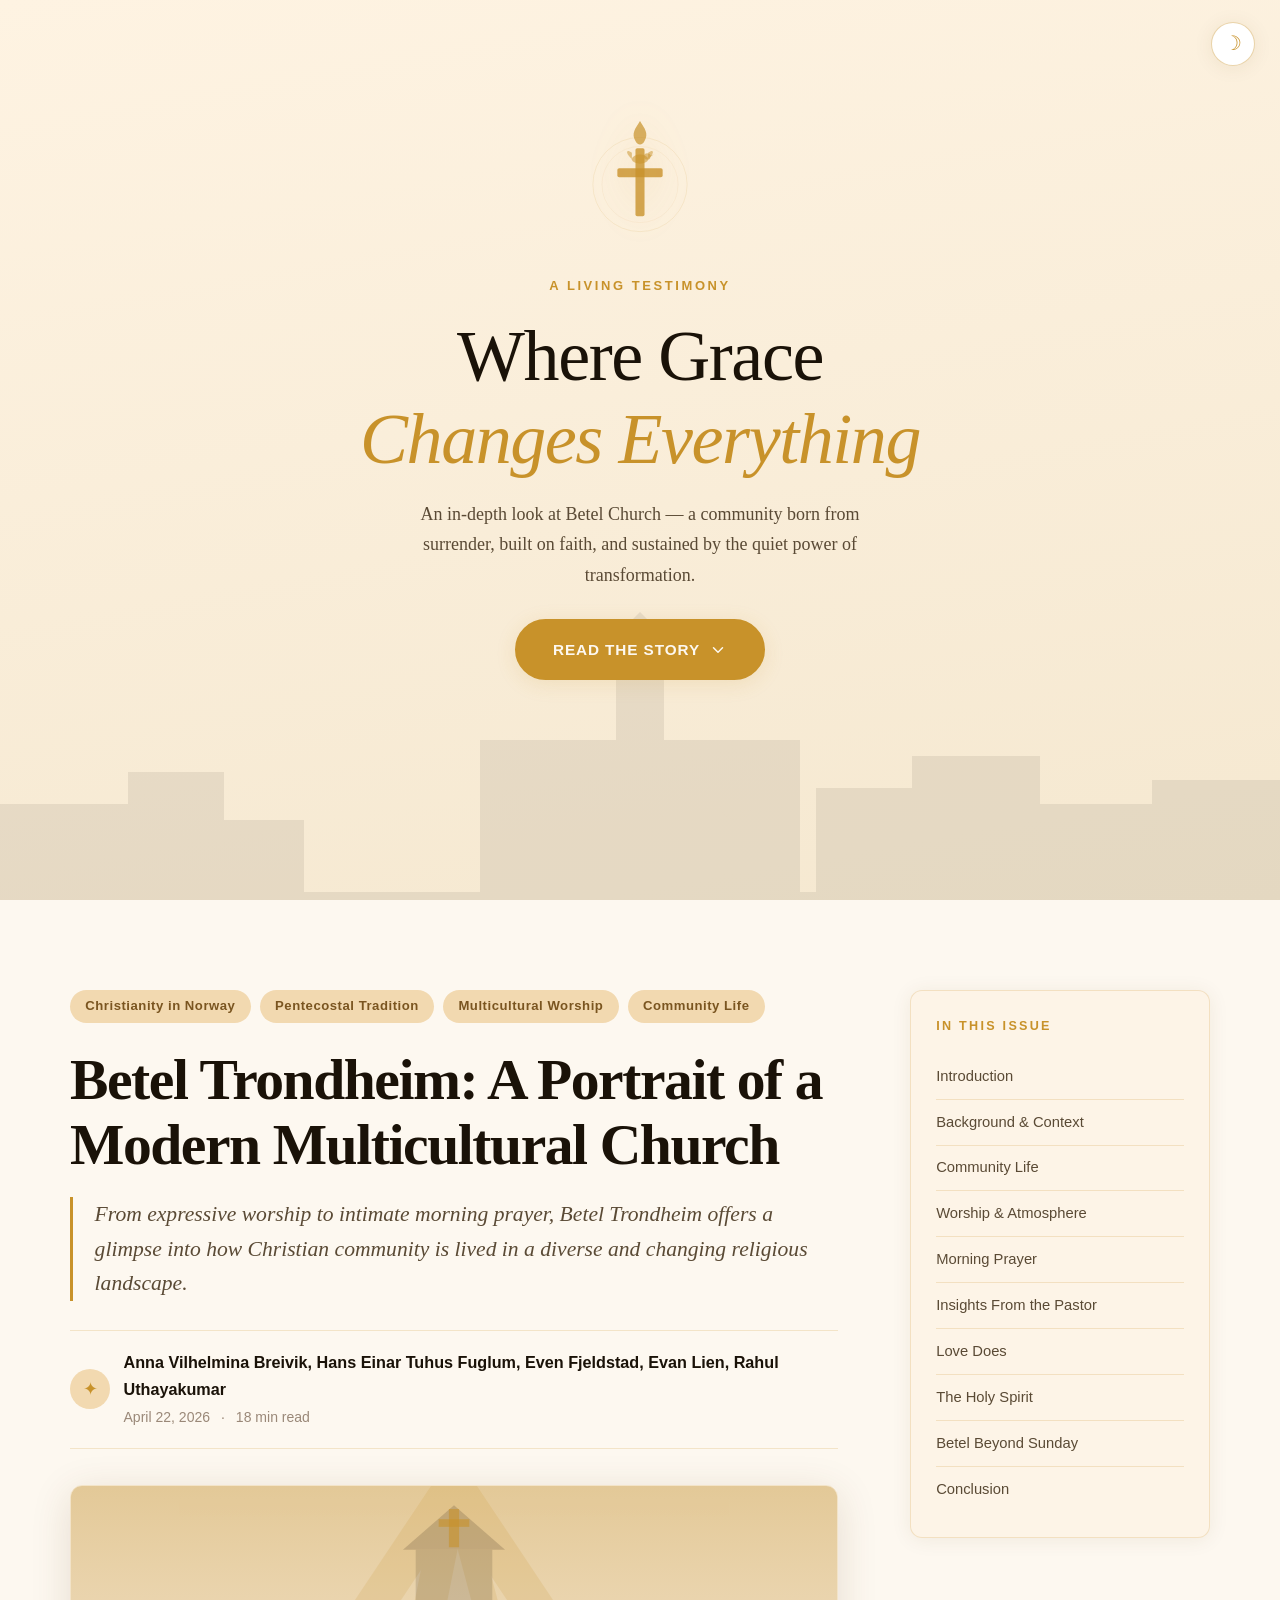
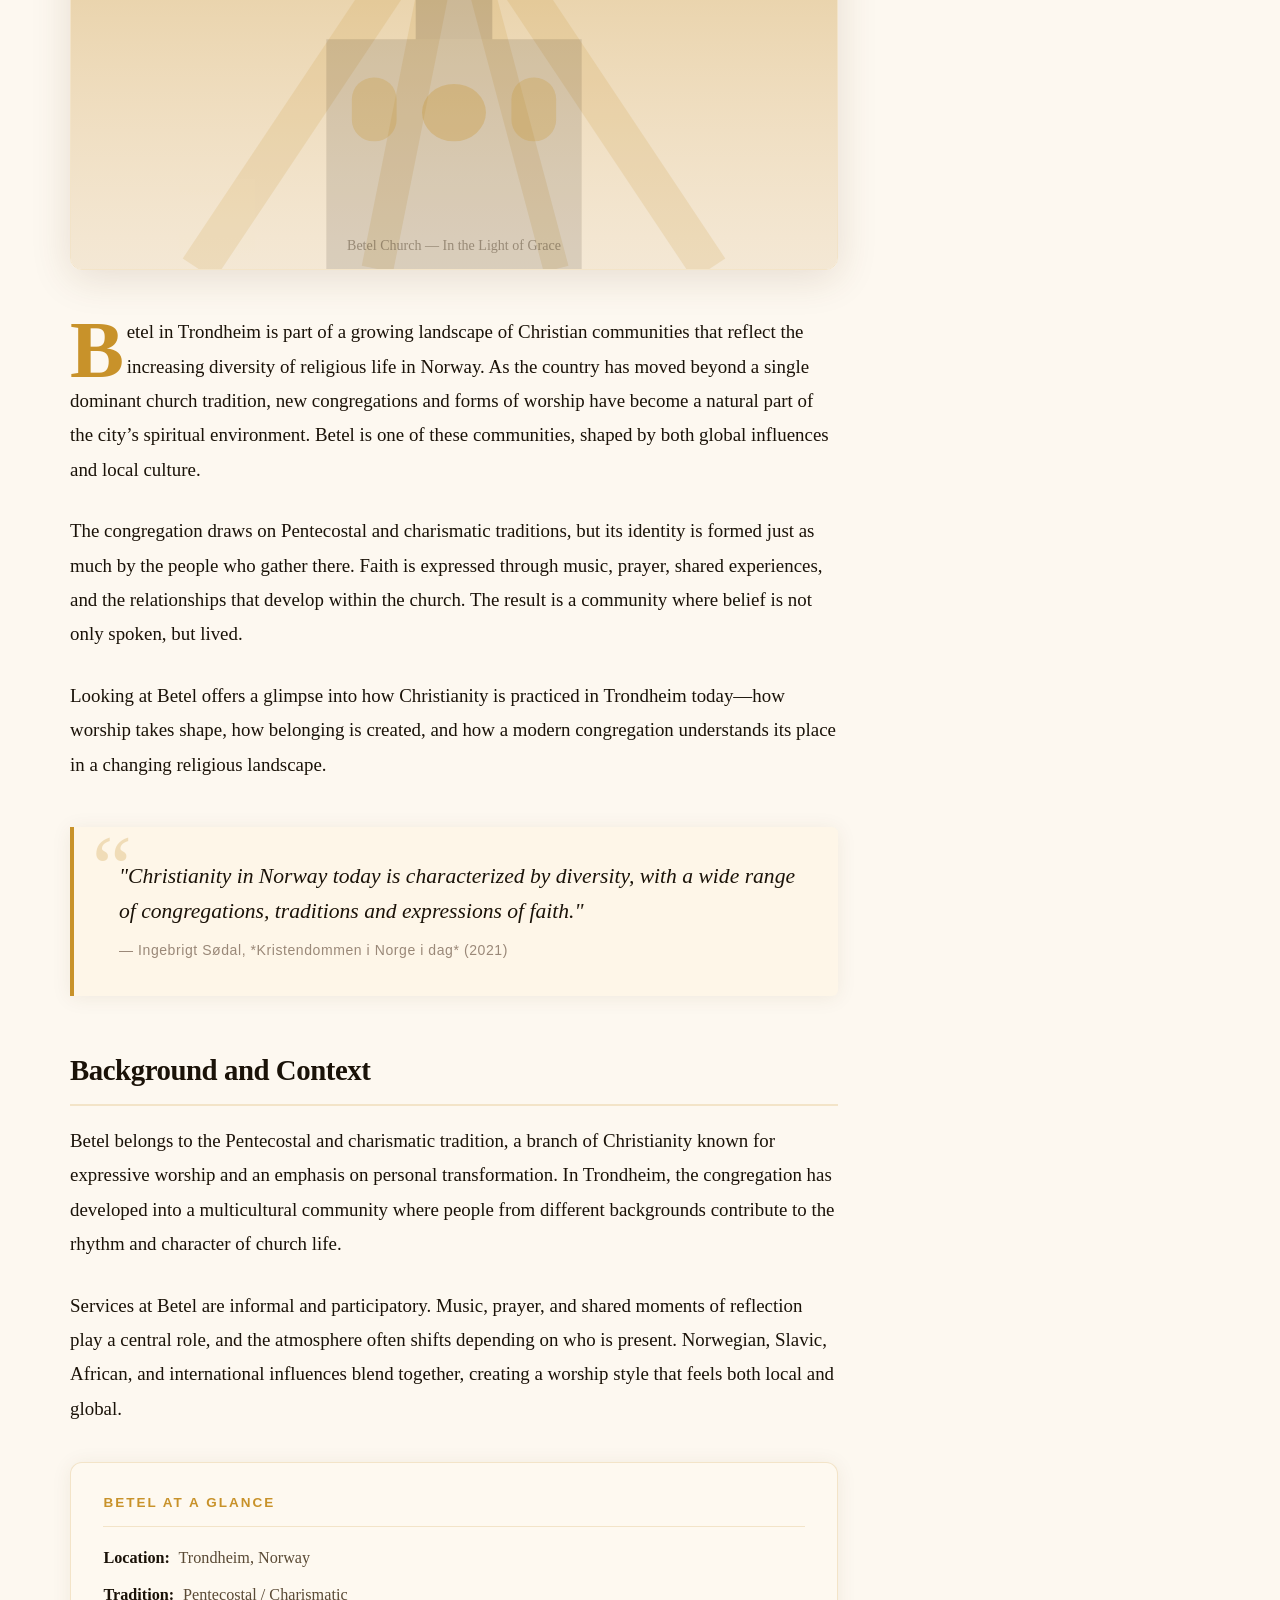
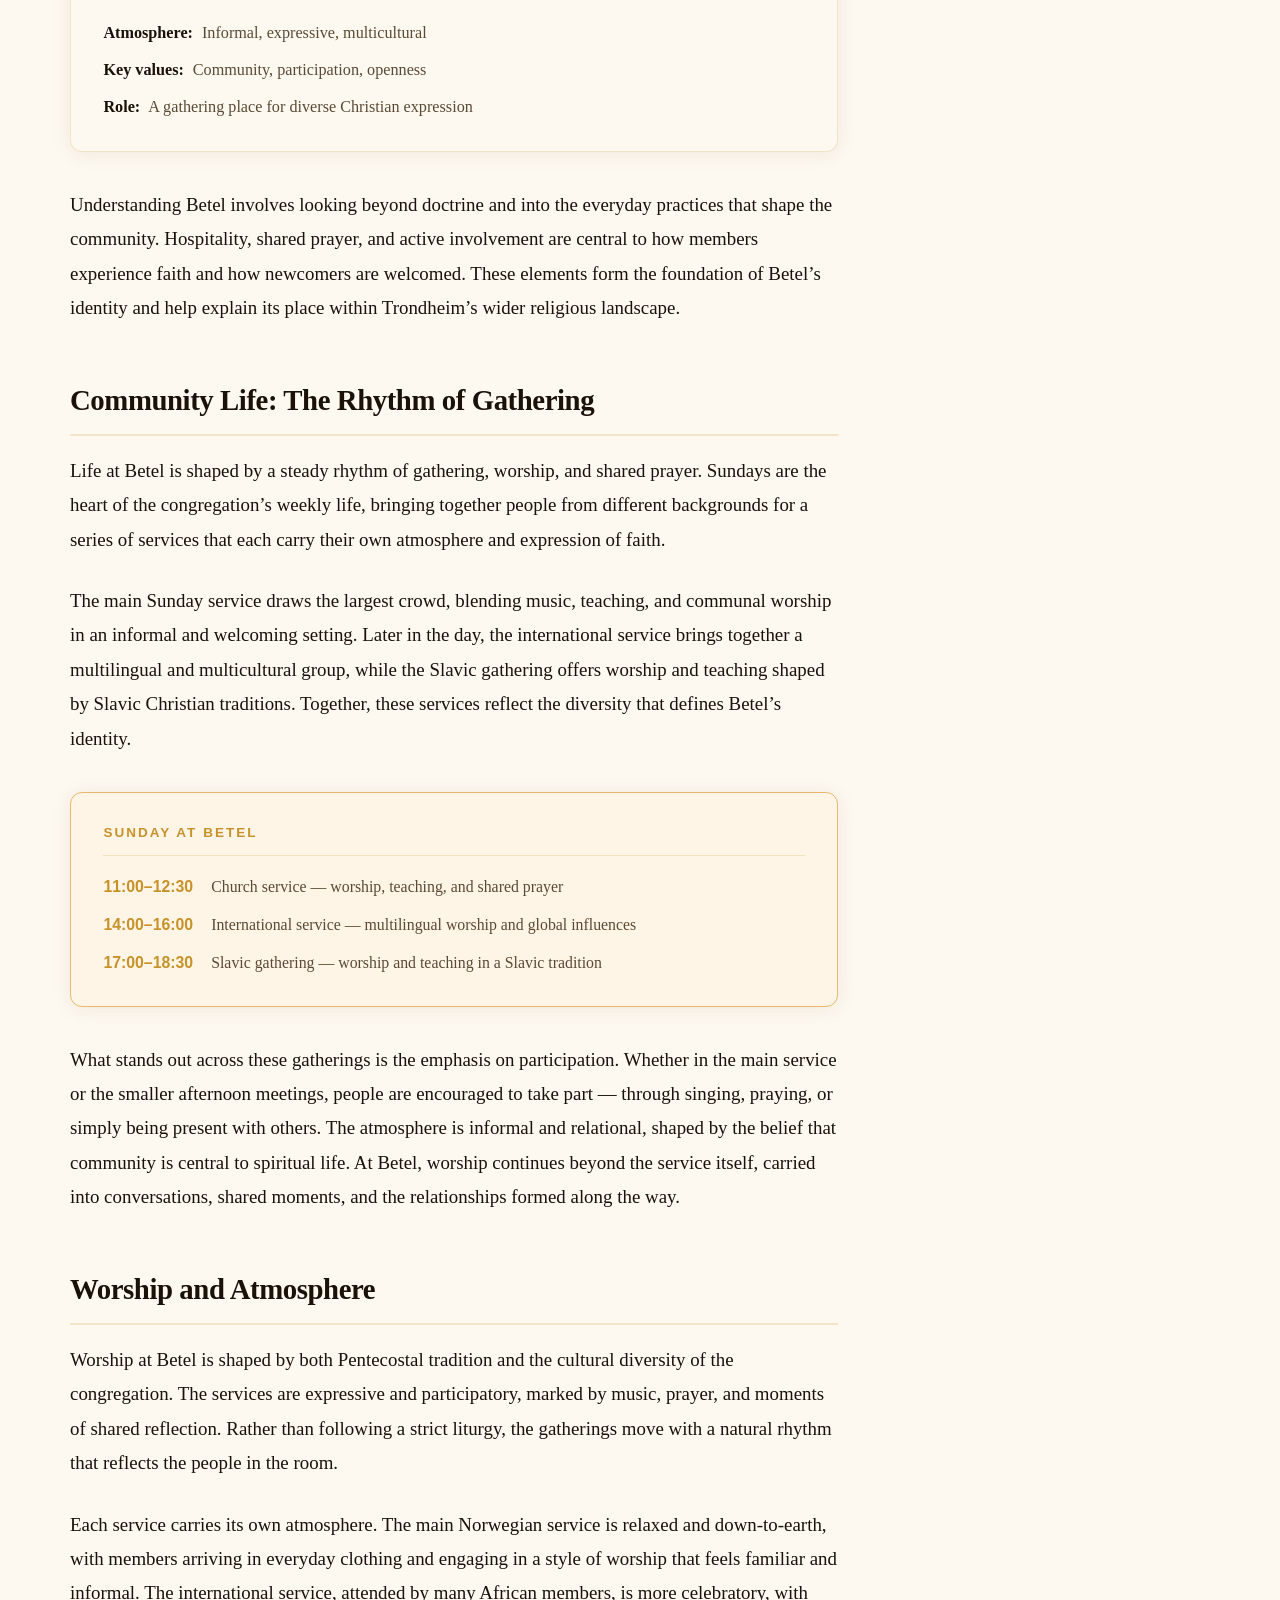
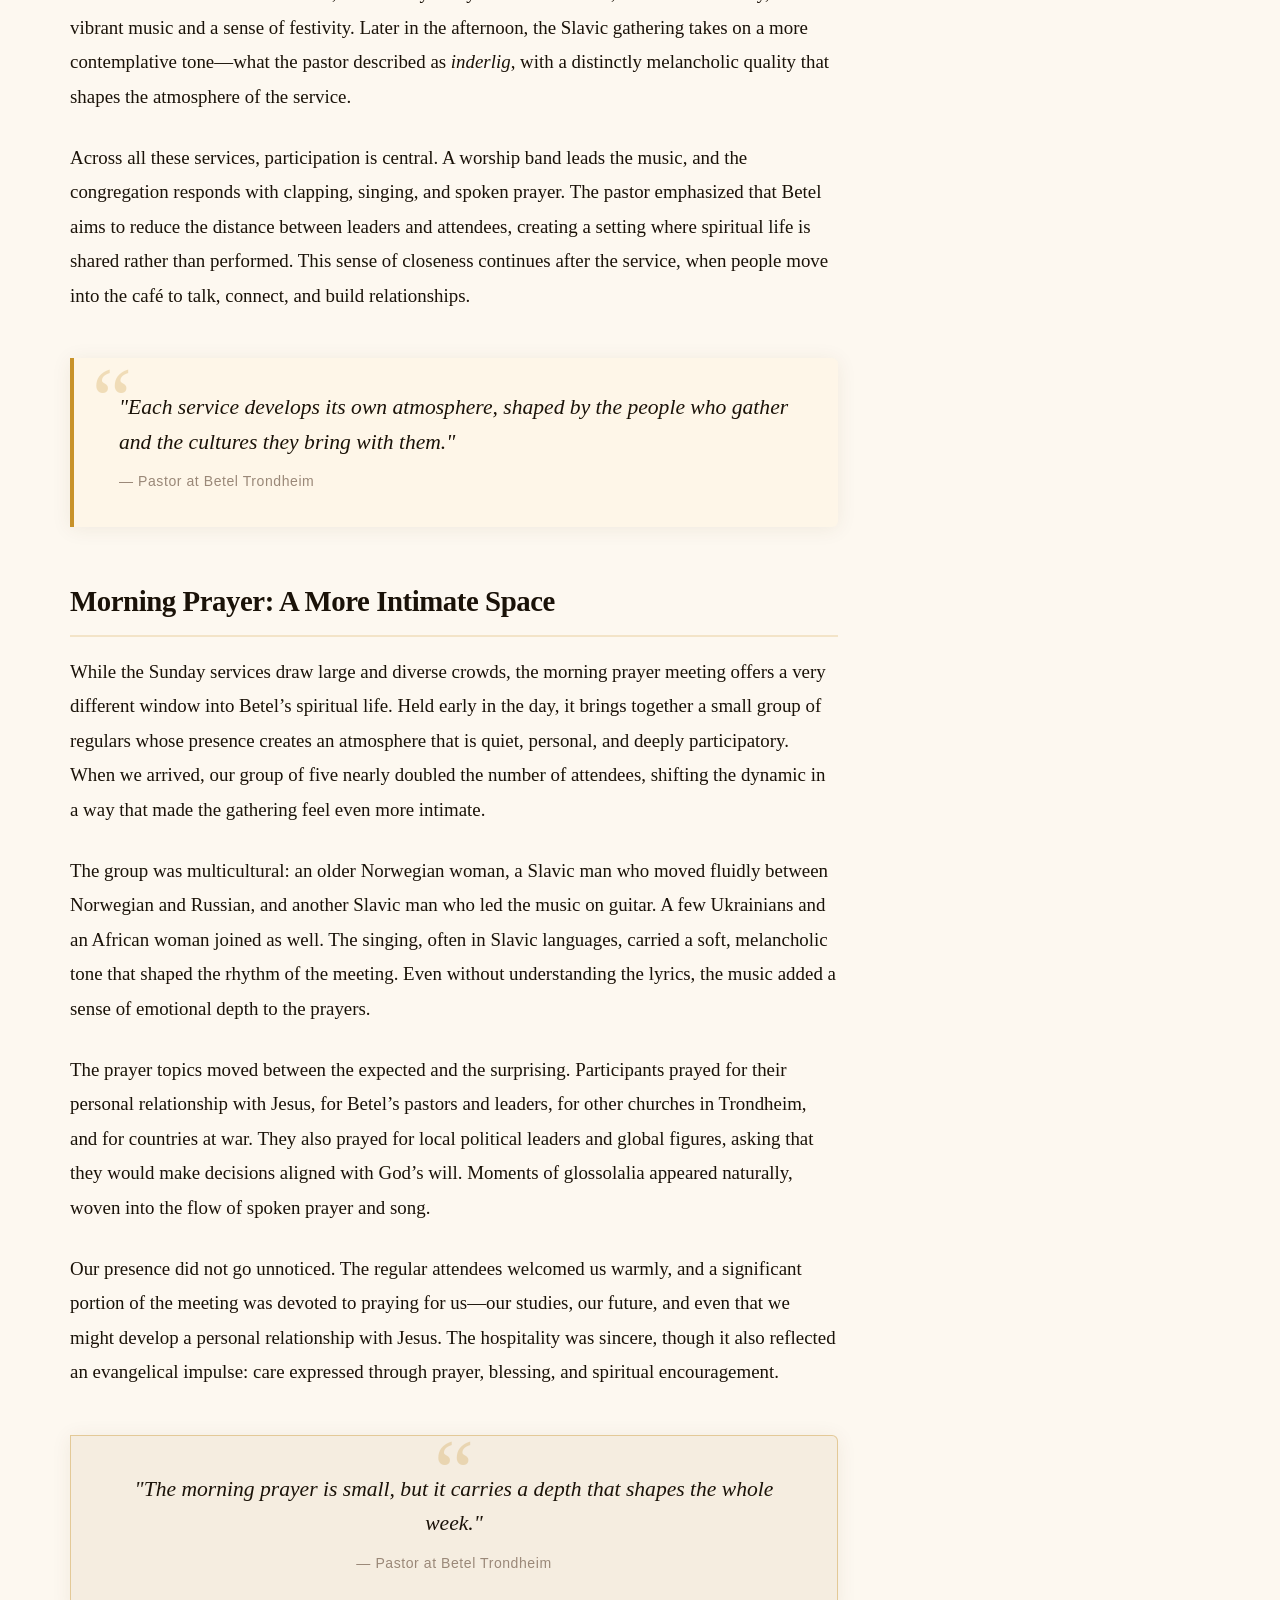
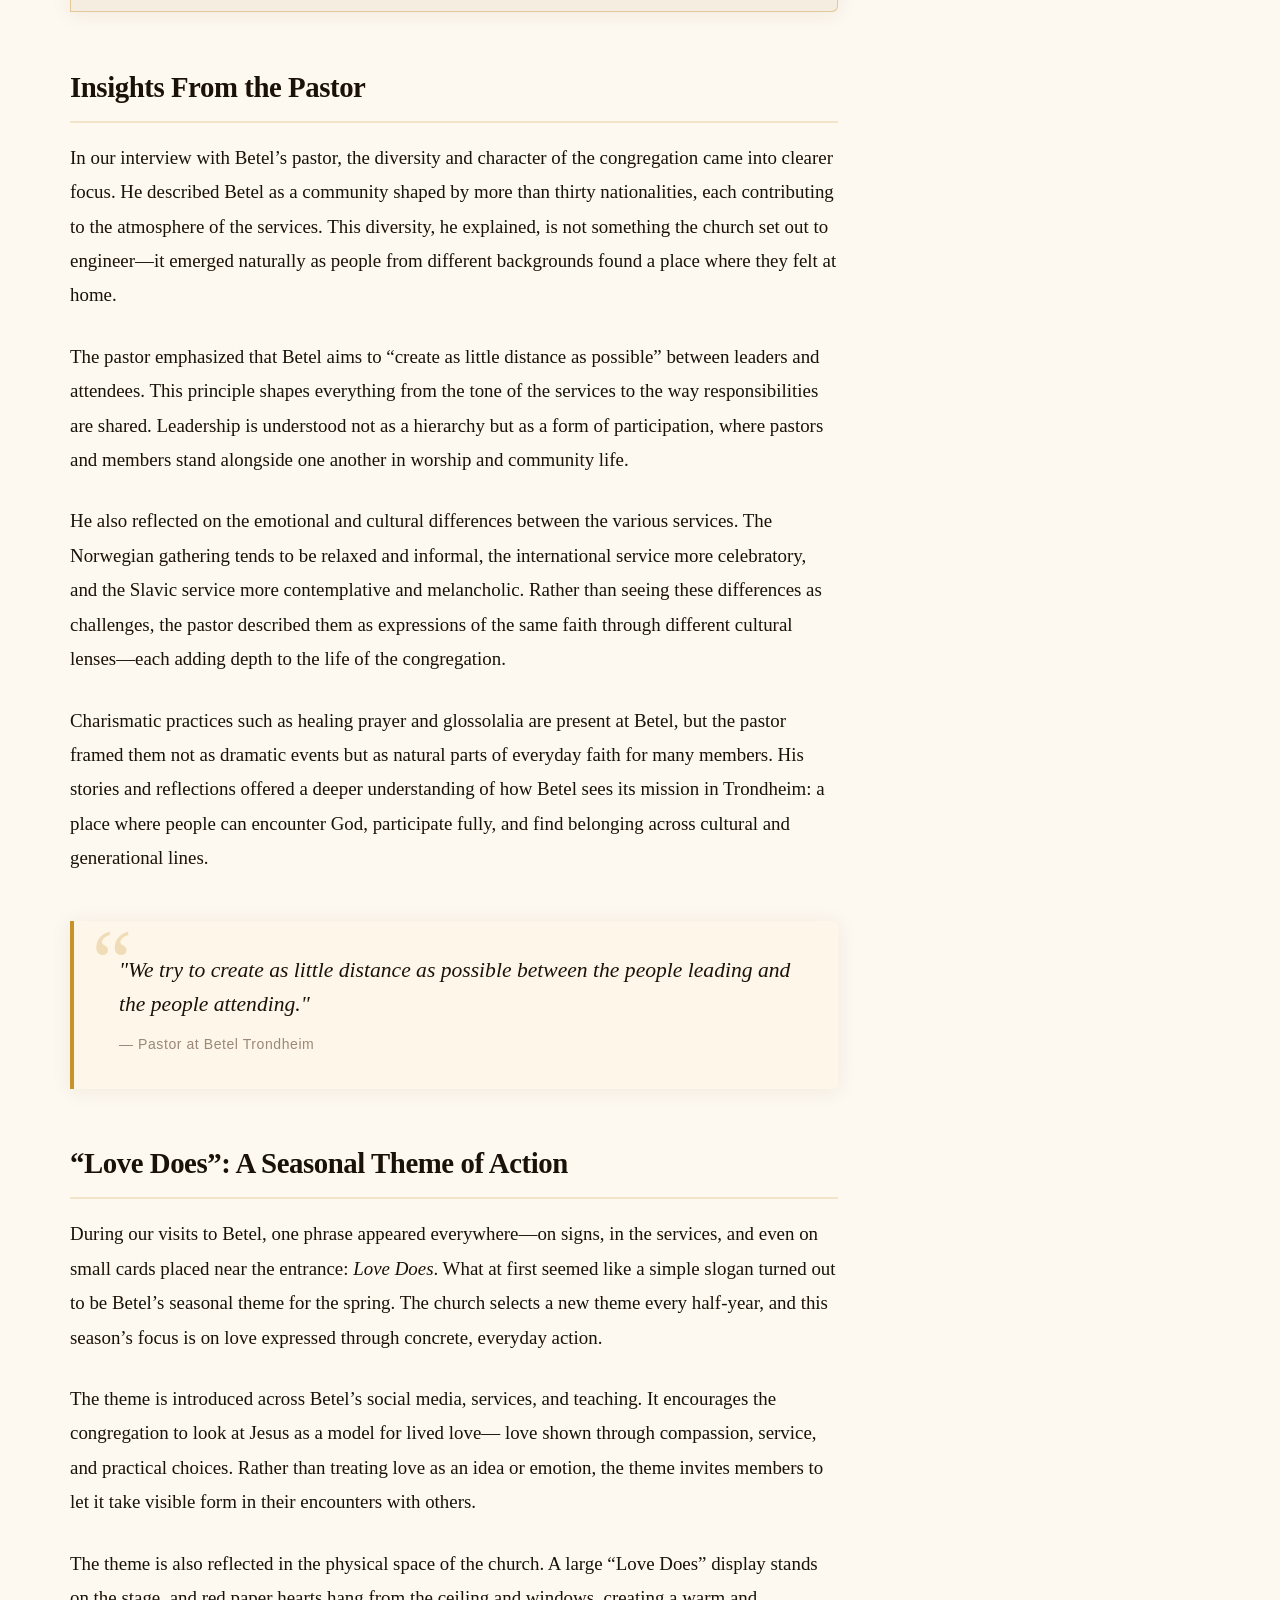
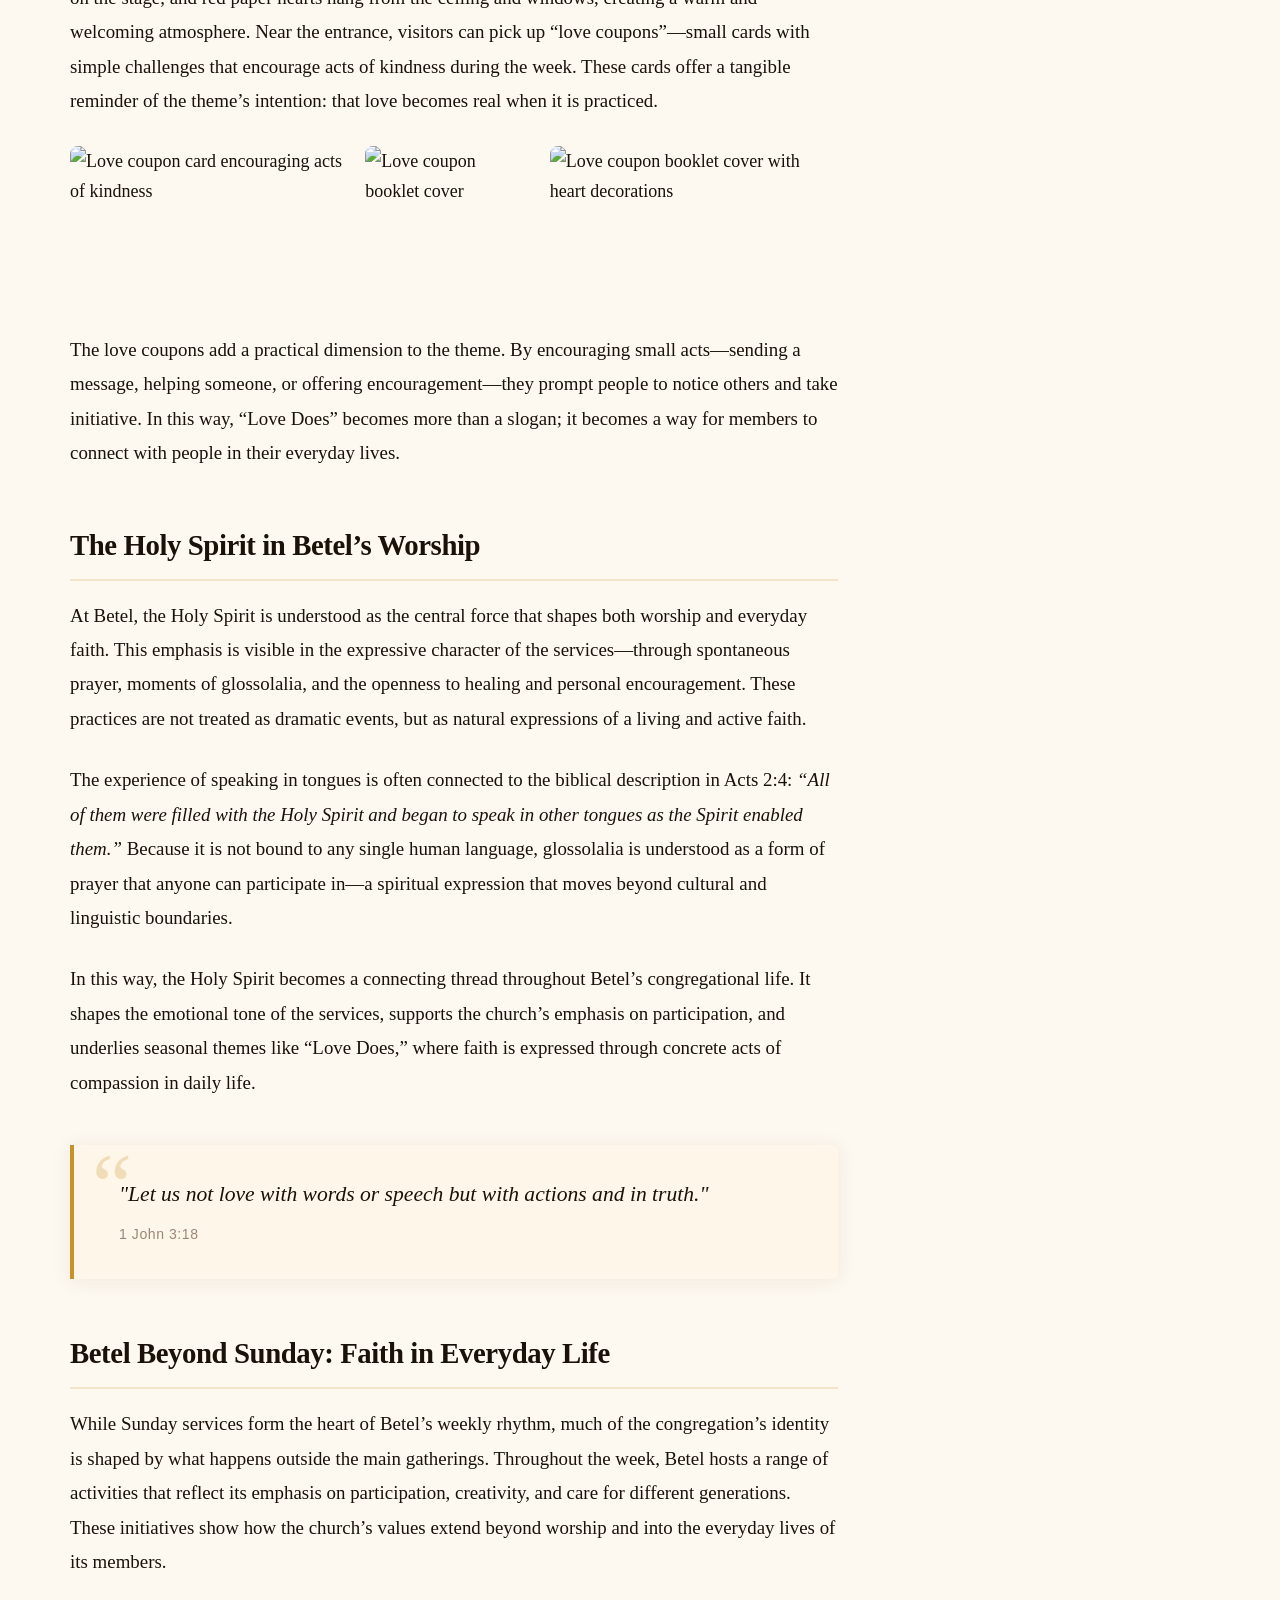
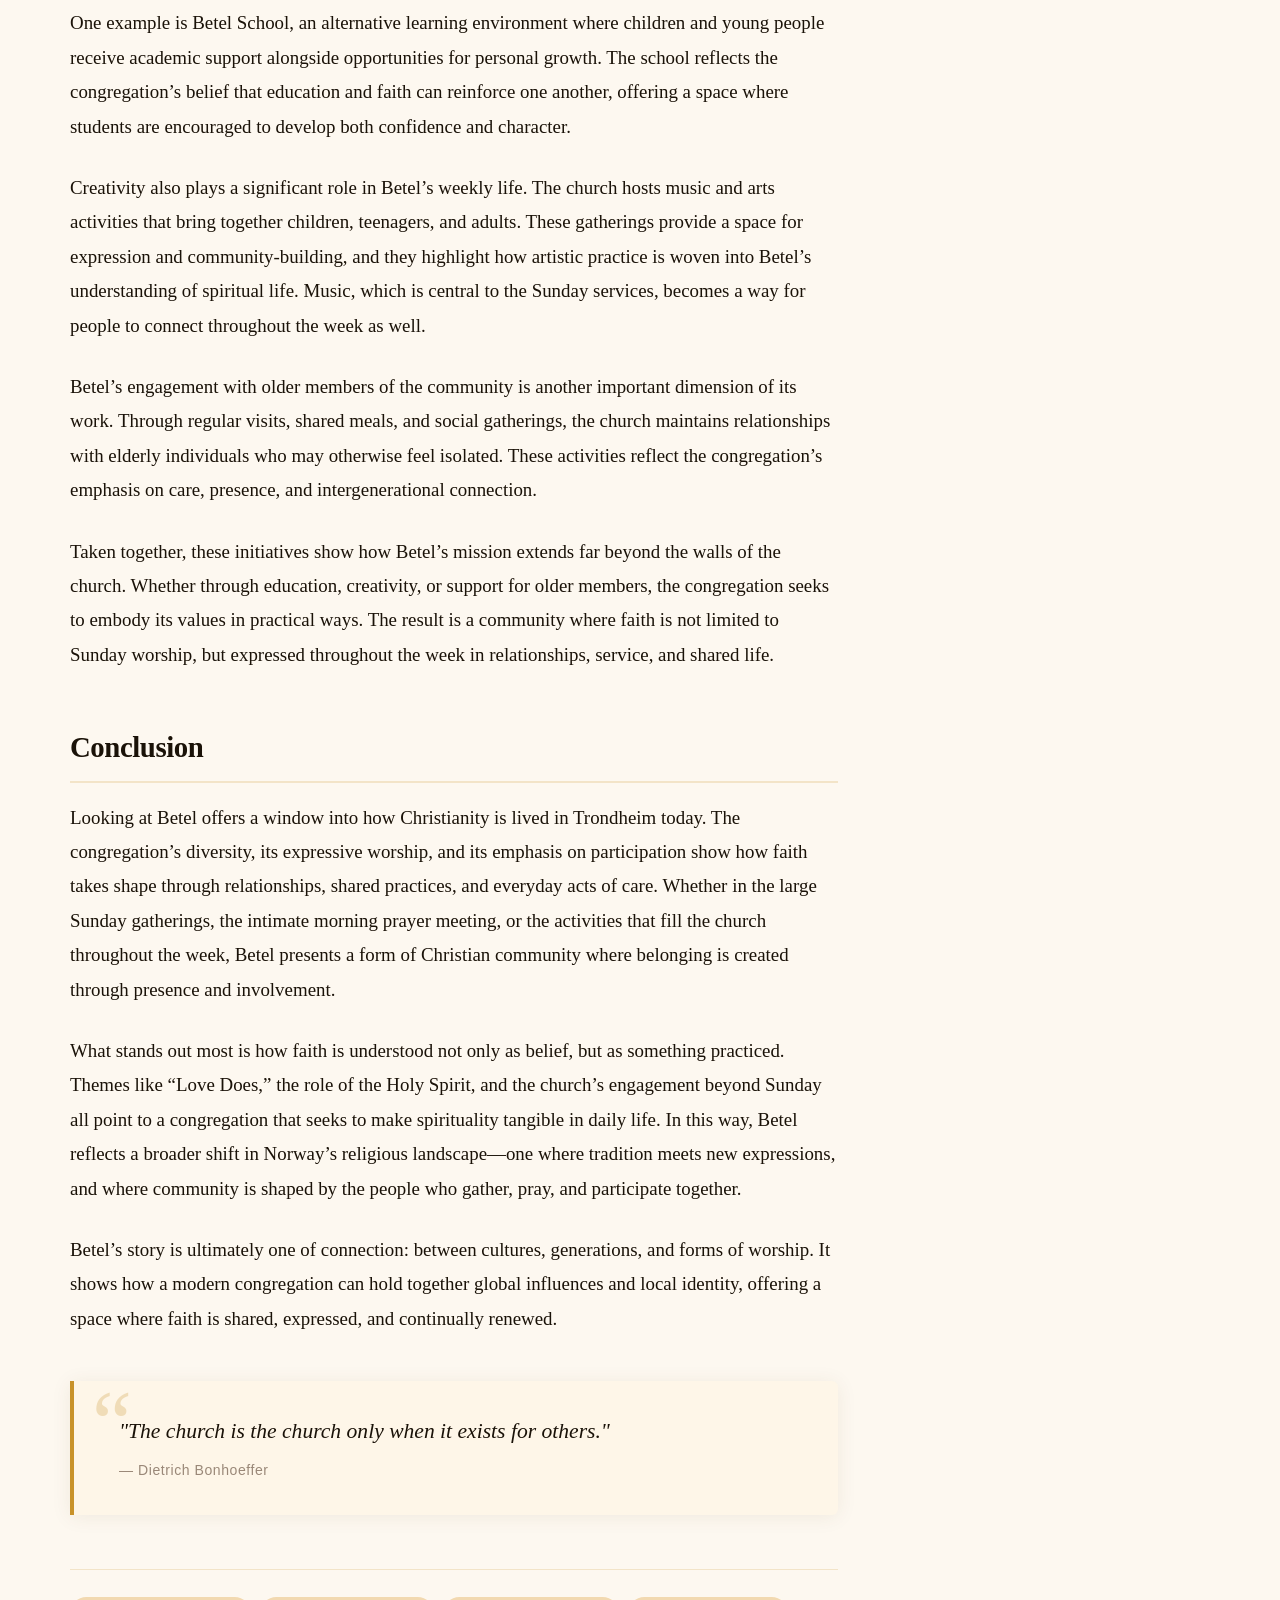
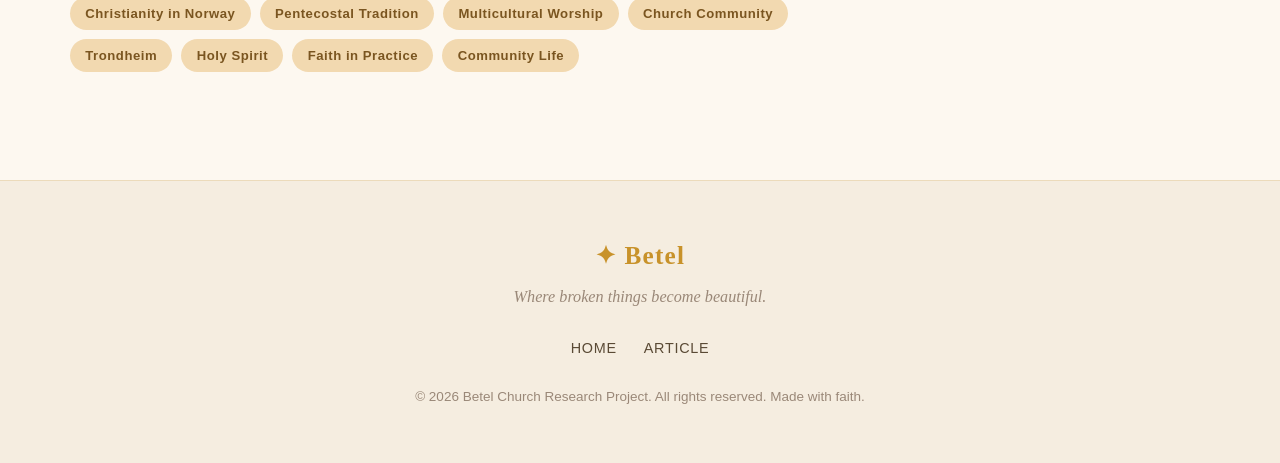
==== Christianity-Betel/index.html @ 8e0b22ae "Add Christian group" ====
<!DOCTYPE html>
<html lang="en" data-theme="light">
<head>
  <meta charset="UTF-8" />
  <meta name="viewport" content="width=device-width, initial-scale=1.0" />
  <title>Betel Church — A Living Testimony</title>
  <link rel="stylesheet" href="style.css" />
</head>
<body>

  <!-- ░░ READING PROGRESS BAR ░░ -->
  <div id="progress-bar" aria-hidden="true"></div>

  <!-- ░░ THEME TOGGLE ░░ -->
  <button id="theme-toggle" aria-label="Toggle dark mode" title="Toggle dark mode">
    <span id="theme-icon">☽</span>
  </button>

  <!-- ═══════════════════════════════════════════
       SECTION 1 — HOMEPAGE / HERO
  ═══════════════════════════════════════════ -->
  <section id="home" class="hero">

    <!-- Light rays background -->
    <div class="light-rays" aria-hidden="true">
      <div class="ray ray-1"></div>
      <div class="ray ray-2"></div>
      <div class="ray ray-3"></div>
      <div class="ray ray-4"></div>
      <div class="ray ray-5"></div>
    </div>

    <!-- Floating particles -->
    <div class="particles" aria-hidden="true">
      <span class="particle"></span><span class="particle"></span>
      <span class="particle"></span><span class="particle"></span>
      <span class="particle"></span><span class="particle"></span>
      <span class="particle"></span><span class="particle"></span>
    </div>

    <div class="hero-content">

      <!-- SVG Illustration — cross + dove + flame -->
      <div class="hero-symbol" aria-hidden="true">
        <svg viewBox="0 0 120 160" xmlns="[w3.org](http://www.w3.org/2000/svg)" class="symbol-svg">
          <!-- Glow halo -->
          <circle cx="60" cy="80" r="52" fill="none" stroke="currentColor" stroke-width="0.5" opacity="0.25" class="halo"/>
          <circle cx="60" cy="80" r="42" fill="none" stroke="currentColor" stroke-width="0.4" opacity="0.18" class="halo"/>

          <!-- Cross -->
          <rect x="55" y="40" width="10" height="75" rx="2" fill="currentColor" opacity="0.80"/>
          <rect x="35" y="62" width="50" height="10" rx="2" fill="currentColor" opacity="0.80"/>

          <!-- Flame at top -->
          <path d="M60 10 C55 18 50 24 55 32 C57 37 63 37 65 32 C70 24 65 18 60 10Z"
                fill="currentColor" opacity="0.70" class="flame"/>

          <!-- Dove body -->
          <ellipse cx="60" cy="52" rx="9" ry="5" fill="currentColor" opacity="0.55" class="dove"/>
          <!-- Dove wing left -->
          <path d="M51 52 C44 46 44 40 51 45 Z" fill="currentColor" opacity="0.50" class="dove"/>
          <!-- Dove wing right -->
          <path d="M69 52 C76 46 76 40 69 45 Z" fill="currentColor" opacity="0.50" class="dove"/>
          <!-- Dove head -->
          <circle cx="68" cy="49" r="3.5" fill="currentColor" opacity="0.55" class="dove"/>
          <!-- Dove beak -->
          <path d="M71 48 L75 47 L71 50 Z" fill="currentColor" opacity="0.45"/>
        </svg>
      </div>

      <p class="hero-overline">A Living Testimony</p>
      <h1 class="hero-headline">Where Grace<br/><em>Changes Everything</em></h1>
      <p class="hero-sub">
        An in-depth look at Betel Church — a community born from surrender,
        built on faith, and sustained by the quiet power of transformation.
      </p>
      

      <a href="#article" class="hero-cta" id="cta-btn">
        <span>Read the Story</span>
        <svg viewBox="0 0 24 24" fill="none" stroke="currentColor" stroke-width="2"
             stroke-linecap="round" stroke-linejoin="round" aria-hidden="true">
          <polyline points="6 9 12 15 18 9"/>
        </svg>
      </a>

    </div>

    <!-- Church silhouette at bottom of hero -->
    <div class="church-silhouette" aria-hidden="true">
      <svg viewBox="0 0 800 180" xmlns="[w3.org](http://www.w3.org/2000/svg)" preserveAspectRatio="xMidYMax meet">
        <!-- Left buildings -->
        <rect x="0"   y="120" width="80"  height="60" fill="currentColor"/>
        <rect x="80"  y="100" width="60"  height="80" fill="currentColor"/>
        <rect x="140" y="130" width="50"  height="50" fill="currentColor"/>
        <!-- Center church -->
        <rect x="300" y="80"  width="200" height="100" fill="currentColor"/>
        <!-- Steeple -->
        <rect x="385" y="20"  width="30"  height="60"  fill="currentColor"/>
        <polygon points="380,20 420,20 400,0" fill="currentColor"/>
        <!-- Cross on steeple -->
        <rect x="397" y="5"  width="6" height="20" fill="currentColor" opacity="0.4"/>
        <rect x="391" y="10" width="18" height="5" fill="currentColor" opacity="0.4"/>
        <!-- Windows -->
        <rect x="330" y="100" width="20" height="30" rx="10" fill="currentColor" opacity="0.35"/>
        <rect x="370" y="100" width="20" height="30" rx="10" fill="currentColor" opacity="0.35"/>
        <rect x="410" y="100" width="20" height="30" rx="10" fill="currentColor" opacity="0.35"/>
        <rect x="450" y="100" width="20" height="30" rx="10" fill="currentColor" opacity="0.35"/>
        <!-- Right buildings -->
        <rect x="510" y="110" width="60"  height="70" fill="currentColor"/>
        <rect x="570" y="90"  width="80"  height="90" fill="currentColor"/>
        <rect x="650" y="120" width="70"  height="60" fill="currentColor"/>
        <rect x="720" y="105" width="80"  height="75" fill="currentColor"/>
        <!-- Ground -->
        <rect x="0"   y="175" width="800" height="10" fill="currentColor"/>
      </svg>
    </div>

  </section>

  <!-- ═══════════════════════════════════════════
       SECTION 2 — ARTICLE
  ═══════════════════════════════════════════ -->
  <section id="article" class="article-section">

    <div class="article-layout">

      <!-- MAIN ARTICLE CONTENT -->
      <article class="article-body">

        <!-- Article header -->
         <!--
        <header class="article-header">
          <div class="article-tags top-tags">
            <span class="tag">Faith</span>
            <span class="tag">Community</span>
            <span class="tag">Recovery</span>
            <span class="tag">Church History</span>
          </div>

          <h1 class="article-headline">
            Betel Church: A Movement Built on Broken Things
          </h1>

          <p class="article-deck">
            From a tiny room in Madrid to communities on four continents, the story
            of Betel is one of radical grace — and the stubborn belief that no one
            is beyond redemption.
          </p>-->

          <div class="article-tags top-tags">
             <span class="tag">Christianity in Norway</span>
             <span class="tag">Pentecostal Tradition</span>
             <span class="tag">Multicultural Worship</span>
             <span class="tag">Community Life</span>
         </div>

         <h1 class="article-headline">
            Betel Trondheim: A Portrait of a Modern Multicultural Church
         </h1>

        <p class="article-deck">
             From expressive worship to intimate morning prayer, Betel Trondheim offers a
             glimpse into how Christian community is lived in a diverse and changing
             religious landscape.
        </p>


          <div class="article-byline">
            <div class="byline-avatar" aria-hidden="true">✦</div>
            <div class="byline-text">
              <span class="byline-name">Anna Vilhelmina Breivik, Hans Einar Tuhus Fuglum, Even
                                        Fjeldstad, Evan Lien, Rahul Uthayakumar</span>
              <span class="byline-meta">
                <time datetime="2026-04-22">April 22, 2026</time>
                &ensp;·&ensp; 18 min read
              </span>
            </div>
          </div>

          <div class="article-hero-img" aria-label="A church bathed in golden morning light">
            <div class="img-placeholder">
              <svg viewBox="0 0 600 300" xmlns="[w3.org](http://www.w3.org/2000/svg)" class="article-hero-svg">
                <defs>
                  <linearGradient id="skyGrad" x1="0" y1="0" x2="0" y2="1">
                    <stop offset="0%" stop-color="var(--accent-gold)" stop-opacity="0.4"/>
                    <stop offset="100%" stop-color="var(--accent-warm)" stop-opacity="0.1"/>
                  </linearGradient>
                </defs>
                <rect width="600" height="300" fill="url(#skyGrad)"/>
                <!-- Sun rays -->
                <g opacity="0.15" transform="translate(300,0)">
                  <line x1="0" y1="0" x2="-200" y2="300" stroke="var(--accent-gold)" stroke-width="30"/>
                  <line x1="0" y1="0" x2="-60"  y2="300" stroke="var(--accent-gold)" stroke-width="25"/>
                  <line x1="0" y1="0" x2="80"   y2="300" stroke="var(--accent-gold)" stroke-width="20"/>
                  <line x1="0" y1="0" x2="200"  y2="300" stroke="var(--accent-gold)" stroke-width="30"/>
                </g>
                <!-- Church building -->
                <rect x="200" y="120" width="200" height="180" fill="var(--text-primary)" opacity="0.12"/>
                <rect x="270" y="50"  width="60"  height="70"  fill="var(--text-primary)" opacity="0.14"/>
                <polygon points="260,50 340,50 300,15" fill="var(--text-primary)" opacity="0.16"/>
                <!-- Cross -->
                <rect x="296" y="18" width="8" height="30" fill="var(--accent-gold)" opacity="0.6"/>
                <rect x="288" y="26" width="24" height="6" fill="var(--accent-gold)" opacity="0.6"/>
                <!-- Windows -->
                <rect x="220" y="150" width="35" height="50" rx="17" fill="var(--accent-gold)" opacity="0.25"/>
                <rect x="345" y="150" width="35" height="50" rx="17" fill="var(--accent-gold)" opacity="0.25"/>
                <rect x="275" y="155" width="50" height="45" rx="25" fill="var(--accent-gold)" opacity="0.30"/>
                <text x="300" y="285" text-anchor="middle" fill="var(--text-secondary)"
                      font-family="Georgia, serif" font-size="11" opacity="0.5">
                  Betel Church — In the Light of Grace
                </text>
              </svg>
            </div>
          </div>
        </header>

        <!-- Article body text -->
        <div class="article-text">

       <p class="dropcap" id="Introduction">
            Betel in Trondheim is part of a growing landscape of Christian communities that
            reflect the increasing diversity of religious life in Norway. As the country has
            moved beyond a single dominant church tradition, new congregations and forms of
            worship have become a natural part of the city’s spiritual environment. Betel is
            one of these communities, shaped by both global influences and local culture.
        </p>

        <p>
            The congregation draws on Pentecostal and charismatic traditions, but its identity
            is formed just as much by the people who gather there. Faith is expressed through
            music, prayer, shared experiences, and the relationships that develop within the
            church. The result is a community where belief is not only spoken, but lived.
        </p>

        <p>
            Looking at Betel offers a glimpse into how Christianity is practiced in Trondheim
            today—how worship takes shape, how belonging is created, and how a modern
            congregation understands its place in a changing religious landscape.
        </p>




          <!-- PULL QUOTE 1 -->
          <!--<blockquote class="pull-quote">
            <p>"We didn't plan a movement. We just couldn't turn anyone away."</p>
            <cite>— Elliott Tepper, co-founder of Betel International</cite>
          </blockquote> -->

          <blockquote class="pull-quote">
             <p>
                  "Christianity in Norway today is characterized by diversity, with a wide range
                     of congregations, traditions and expressions of faith."
            </p>
            <cite>— Ingebrigt Sødal, *Kristendommen i Norge i dag* (2021)</cite>
        </blockquote>

    <h2 id="background-context">Background and Context</h2>

        <p>
             Betel belongs to the Pentecostal and charismatic tradition, a branch of
             Christianity known for expressive worship and an emphasis on personal
             transformation. In Trondheim, the congregation has developed into a
             multicultural community where people from different backgrounds contribute to
             the rhythm and character of church life.
        </p>

        <p>
            Services at Betel are informal and participatory. Music, prayer, and shared
            moments of reflection play a central role, and the atmosphere often shifts
            depending on who is present. Norwegian, Slavic, African, and international
            influences blend together, creating a worship style that feels both local and
            global.
        </p>

    <aside class="infobox">
        <h3 class="infobox-title">Betel at a Glance</h3>
        <ul class="infobox-list">
            <li><strong>Location:</strong> Trondheim, Norway</li>
            <li><strong>Tradition:</strong> Pentecostal / Charismatic</li>
            <li><strong>Atmosphere:</strong> Informal, expressive, multicultural</li>
            <li><strong>Key values:</strong> Community, participation, openness</li>
            <li><strong>Role:</strong> A gathering place for diverse Christian expression</li>
        </ul>
     </aside>

        <p>
            Understanding Betel involves looking beyond doctrine and into the everyday
            practices that shape the community. Hospitality, shared prayer, and active
            involvement are central to how members experience faith and how newcomers are
            welcomed. These elements form the foundation of Betel’s identity and help
            explain its place within Trondheim’s wider religious landscape.
        </p>


  <h2 id="community-life">Community Life: The Rhythm of Gathering</h2>

    <p>
        Life at Betel is shaped by a steady rhythm of gathering, worship, and shared
        prayer. Sundays are the heart of the congregation’s weekly life, bringing
        together people from different backgrounds for a series of services that each
         carry their own atmosphere and expression of faith.
    </p>

    <p>
        The main Sunday service draws the largest crowd, blending music, teaching, and
        communal worship in an informal and welcoming setting. Later in the day, the
        international service brings together a multilingual and multicultural group,
        while the Slavic gathering offers worship and teaching shaped by Slavic
        Christian traditions. Together, these services reflect the diversity that defines
        Betel’s identity.
    </p>

    <aside class="infobox infobox--warm">
        <h3 class="infobox-title">Sunday at Betel</h3>
        <div class="timeline">
            <div class="timeline-item">
                <span class="timeline-time">11:00–12:30</span>
                <span class="timeline-desc">Church service — worship, teaching, and shared prayer</span>
            </div>
            <div class="timeline-item">
                <span class="timeline-time">14:00–16:00</span>
                <span class="timeline-desc">International service — multilingual worship and global influences</span>
            </div>
            <div class="timeline-item">
                <span class="timeline-time">17:00–18:30</span>
                <span class="timeline-desc">Slavic gathering — worship and teaching in a Slavic tradition</span>
            </div>
        </div>
    </aside>

        <p>
            What stands out across these gatherings is the emphasis on participation. Whether
            in the main service or the smaller afternoon meetings, people are encouraged to
            take part — through singing, praying, or simply being present with others. The
            atmosphere is informal and relational, shaped by the belief that community is
            central to spiritual life. At Betel, worship continues beyond the service itself,
            carried into conversations, shared moments, and the relationships formed along
            the way.
        </p>


    <h2 id="worship-atmosphere">Worship and Atmosphere</h2>

        <p>
            Worship at Betel is shaped by both Pentecostal tradition and the cultural
            diversity of the congregation. The services are expressive and participatory,
            marked by music, prayer, and moments of shared reflection. Rather than following
            a strict liturgy, the gatherings move with a natural rhythm that reflects the
            people in the room.
        </p>

        <p>
            Each service carries its own atmosphere. The main Norwegian service is relaxed
            and down‑to‑earth, with members arriving in everyday clothing and engaging in a
            style of worship that feels familiar and informal. The international service,
            attended by many African members, is more celebratory, with vibrant music and a
             sense of festivity. Later in the afternoon, the Slavic gathering takes on a more
             contemplative tone—what the pastor described as <em>inderlig</em>, with a distinctly
             melancholic quality that shapes the atmosphere of the service.
        </p>


        <p>
            Across all these services, participation is central. A worship band leads the
            music, and the congregation responds with clapping, singing, and spoken prayer.
            The pastor emphasized that Betel aims to reduce the distance between leaders and
            attendees, creating a setting where spiritual life is shared rather than
            performed. This sense of closeness continues after the service, when people move
            into the café to talk, connect, and build relationships.
        </p>

        <blockquote class="pull-quote">
                <p>
                    "Each service develops its own atmosphere, shaped by the people who gather and
                        the cultures they bring with them."
                </p>
            <cite>— Pastor at Betel Trondheim</cite>
        </blockquote>

       
    <h2 id="morning-prayer">Morning Prayer: A More Intimate Space</h2>

        <p>
            While the Sunday services draw large and diverse crowds, the morning prayer
            meeting offers a very different window into Betel’s spiritual life. Held early
            in the day, it brings together a small group of regulars whose presence creates
            an atmosphere that is quiet, personal, and deeply participatory. When we
            arrived, our group of five nearly doubled the number of attendees, shifting the
            dynamic in a way that made the gathering feel even more intimate.
        </p>

        <p>
            The group was multicultural: an older Norwegian woman, a Slavic man who moved
            fluidly between Norwegian and Russian, and another Slavic man who led the music
            on guitar. A few Ukrainians and an African woman joined as well. The singing,
            often in Slavic languages, carried a soft, melancholic tone that shaped the
            rhythm of the meeting. Even without understanding the lyrics, the music added a
            sense of emotional depth to the prayers.
        </p>

        <p>
            The prayer topics moved between the expected and the surprising. Participants
            prayed for their personal relationship with Jesus, for Betel’s pastors and
            leaders, for other churches in Trondheim, and for countries at war. They also
            prayed for local political leaders and global figures, asking that they would
            make decisions aligned with God’s will. Moments of glossolalia appeared
            naturally, woven into the flow of spoken prayer and song.
        </p>

        <p>
            Our presence did not go unnoticed. The regular attendees welcomed us warmly, and
            a significant portion of the meeting was devoted to praying for us—our studies,
            our future, and even that we might develop a personal relationship with Jesus.
            The hospitality was sincere, though it also reflected an evangelical impulse:
            care expressed through prayer, blessing, and spiritual encouragement.
        </p>

        <blockquote class="pull-quote pull-quote--alt">
                <p>
                    "The morning prayer is small, but it carries a depth that shapes the whole
                    week."
                </p>
            <cite>— Pastor at Betel Trondheim</cite>
        </blockquote>



    <h2 id="pastor-insights">Insights From the Pastor</h2>

        <p>
            In our interview with Betel’s pastor, the diversity and character of the
            congregation came into clearer focus. He described Betel as a community shaped
            by more than thirty nationalities, each contributing to the atmosphere of the
            services. This diversity, he explained, is not something the church set out to
            engineer—it emerged naturally as people from different backgrounds found a place
            where they felt at home.
        </p>

        <p>
            The pastor emphasized that Betel aims to “create as little distance as possible”
            between leaders and attendees. This principle shapes everything from the tone of
            the services to the way responsibilities are shared. Leadership is understood not
            as a hierarchy but as a form of participation, where pastors and members stand
            alongside one another in worship and community life.
        </p>

        <p>
            He also reflected on the emotional and cultural differences between the various
            services. The Norwegian gathering tends to be relaxed and informal, the
            international service more celebratory, and the Slavic service more contemplative
            and melancholic. Rather than seeing these differences as challenges, the pastor
            described them as expressions of the same faith through different cultural
            lenses—each adding depth to the life of the congregation.
        </p>

        <p>
            Charismatic practices such as healing prayer and glossolalia are present at
            Betel, but the pastor framed them not as dramatic events but as natural parts of
            everyday faith for many members. His stories and reflections offered a deeper
            understanding of how Betel sees its mission in Trondheim: a place where people
            can encounter God, participate fully, and find belonging across cultural and
            generational lines.
        </p>

        <blockquote class="pull-quote">
                <p>
                    "We try to create as little distance as possible between the people leading and
                    the people attending."
                </p>
            <cite>— Pastor at Betel Trondheim</cite>
        </blockquote>


   <h2 id="love-does">“Love Does”: A Seasonal Theme of Action</h2>

    <p>
        During our visits to Betel, one phrase appeared everywhere—on signs, in the
        services, and even on small cards placed near the entrance: <em>Love Does</em>.
        What at first seemed like a simple slogan turned out to be Betel’s seasonal
        theme for the spring. The church selects a new theme every half-year, and this
        season’s focus is on love expressed through concrete, everyday action.
    </p>

    <p>
        The theme is introduced across Betel’s social media, services, and teaching.
        It encourages the congregation to look at Jesus as a model for lived love—
        love shown through compassion, service, and practical choices. Rather than
        treating love as an idea or emotion, the theme invites members to let it take
        visible form in their encounters with others.
    </p>

    <p>
        The theme is also reflected in the physical space of the church. A large
        “Love Does” display stands on the stage, and red paper hearts hang from the
        ceiling and windows, creating a warm and welcoming atmosphere. Near the
        entrance, visitors can pick up “love coupons”—small cards with simple
        challenges that encourage acts of kindness during the week. These cards offer
        a tangible reminder of the theme’s intention: that love becomes real when it
        is practiced.
    </p>

    <div class="love-does-gallery love-does-gallery--row">
        <img src="Images/love-coupon-1.PNG" alt="Love coupon card encouraging acts of kindness">
        <img src="Images/love-coupon-2.jpg" alt="Love coupon booklet cover">
        <img src="Images/love-coupon-3.PNG" alt="Love coupon booklet cover with heart decorations">
    </div>

    <p>
        The love coupons add a practical dimension to the theme. By encouraging small
        acts—sending a message, helping someone, or offering encouragement—they prompt
        people to notice others and take initiative. In this way, “Love Does” becomes
        more than a slogan; it becomes a way for members to connect with people in
        their everyday lives.
    </p>


<h2 id="holy-spirit">The Holy Spirit in Betel’s Worship</h2>

        <p>
            At Betel, the Holy Spirit is understood as the central force that shapes both
            worship and everyday faith. This emphasis is visible in the expressive character
            of the services—through spontaneous prayer, moments of glossolalia, and the
            openness to healing and personal encouragement. These practices are not treated
            as dramatic events, but as natural expressions of a living and active faith.
        </p>

        <p>
            The experience of speaking in tongues is often connected to the biblical
            description in Acts 2:4: <em>“All of them were filled with the Holy Spirit and
            began to speak in other tongues as the Spirit enabled them.”</em> Because it is
            not bound to any single human language, glossolalia is understood as a form of
            prayer that anyone can participate in—a spiritual expression that moves beyond
            cultural and linguistic boundaries.
        </p>

        <p>
            In this way, the Holy Spirit becomes a connecting thread throughout Betel’s
            congregational life. It shapes the emotional tone of the services, supports the
            church’s emphasis on participation, and underlies seasonal themes like “Love
            Does,” where faith is expressed through concrete acts of compassion in daily
            life.
        </p>


        <blockquote class="pull-quote">
             <p>
                 "Let us not love with words or speech but with actions and in truth."
             </p>
            <cite> 1 John 3:18 </cite>
        </blockquote>



    <h2 id="betel-beyond">Betel Beyond Sunday: Faith in Everyday Life</h2>

        <p>
            While Sunday services form the heart of Betel’s weekly rhythm, much of the
            congregation’s identity is shaped by what happens outside the main gatherings.
            Throughout the week, Betel hosts a range of activities that reflect its emphasis
            on participation, creativity, and care for different generations. These
            initiatives show how the church’s values extend beyond worship and into the
            everyday lives of its members.
        </p>

        <p>
             One example is Betel School, an alternative learning environment where children
             and young people receive academic support alongside opportunities for personal
             growth.  The school reflects the congregation’s belief that education and faith
             can reinforce one another, offering a space where students are encouraged to
             develop both confidence and character.
        </p>

        <p>
            Creativity also plays a significant role in Betel’s weekly life. The church
            hosts music and arts activities that bring together children, teenagers, and
            adults. These gatherings provide a space for expression and community-building,
            and they highlight how artistic practice is woven into Betel’s understanding of
            spiritual life. Music, which is central to the Sunday services, becomes a way
            for people to connect throughout the week as well.
        </p>

        <p>
            Betel’s engagement with older members of the community is another important
            dimension of its work. Through regular visits, shared meals, and social
            gatherings, the church maintains relationships with elderly individuals who may
            otherwise feel isolated. These activities reflect the congregation’s emphasis on
            care, presence, and intergenerational connection.
        </p>

        <p>
            Taken together, these initiatives show how Betel’s mission extends far beyond
            the walls of the church. Whether through education, creativity, or support for
            older members, the congregation seeks to embody its values in practical ways.
            The result is a community where faith is not limited to Sunday worship, but
            expressed throughout the week in relationships, service, and shared life.
        </p>


    <h2  id="conclusion">Conclusion</h2>

        <p>
            Looking at Betel offers a window into how Christianity is lived in Trondheim
            today. The congregation’s diversity, its expressive worship, and its emphasis on
            participation show how faith takes shape through relationships, shared practices,
            and everyday acts of care. Whether in the large Sunday gatherings, the intimate
            morning prayer meeting, or the activities that fill the church throughout the
            week, Betel presents a form of Christian community where belonging is created
            through presence and involvement.
        </p>

        <p>
            What stands out most is how faith is understood not only as belief, but as
            something practiced. Themes like “Love Does,” the role of the Holy Spirit, and
            the church’s engagement beyond Sunday all point to a congregation that seeks to
            make spirituality tangible in daily life. In this way, Betel reflects a broader
            shift in Norway’s religious landscape—one where tradition meets new expressions,
            and where community is shaped by the people who gather, pray, and participate
            together.
        </p>

        <p>
            Betel’s story is ultimately one of connection: between cultures, generations,
            and forms of worship. It shows how a modern congregation can hold together
            global influences and local identity, offering a space where faith is shared,
            expressed, and continually renewed.
        </p>

        <blockquote class="pull-quote">
             <p>
                 "The church is the church only when it exists for others."
             </p>
             <cite>— Dietrich Bonhoeffer</cite>
        </blockquote>





         
          <!-- END TAGS -->
          <div class="article-tags bottom-tags">
             <span class="tag">Christianity in Norway</span>
             <span class="tag">Pentecostal Tradition</span>
             <span class="tag">Multicultural Worship</span>
             <span class="tag">Church Community</span>
             <span class="tag">Trondheim</span>
             <span class="tag">Holy Spirit</span>
             <span class="tag">Faith in Practice</span>
             <span class="tag">Community Life</span>
          </div>


        </div><!-- /.article-text -->
      </article>

        <!-- SIDEBAR -->
        <aside class="article-sidebar">

            <div class="sidebar-widget">
                <h4 class="sidebar-title">In This Issue</h4>
                <nav aria-label="Article sections">
                    <ul class="sidebar-nav">
                        <li><a href="#Introduction">Introduction</a></li>
                        <li><a href="#background-context">Background & Context</a></li>
                        <li><a href="#community-life">Community Life</a></li>
                        <li><a href="#worship-atmosphere">Worship & Atmosphere</a></li>
                        <li><a href="#morning-prayer">Morning Prayer</a></li>
                        <li><a href="#pastor-insights">Insights From the Pastor</a></li>
                        <li><a href="#love-does">Love Does</a></li>
                        <li><a href="#holy-spirit">The Holy Spirit</a></li>
                        <li><a href="#betel-beyond">Betel Beyond Sunday</a></li>
                        <li><a href="#conclusion">Conclusion</a></li>
                    </ul>
                </nav>
            </div>
        </aside>
      </aside>

    </div><!-- /.article-layout -->
  </section>

  <!-- ═══════════════════════════════════════════
       FOOTER
  ═══════════════════════════════════════════ -->
  <footer id="footer" class="site-footer">
    <div class="footer-inner">

      <div class="footer-brand">
        <span class="footer-logo">✦ Betel</span>
        <p class="footer-tagline">Where broken things become beautiful.</p>
      </div>

      <nav class="footer-nav" aria-label="Footer navigation">
        <a href="#home">Home</a>
        <a href="#article">Article</a>
      </nav>

      <p class="footer-copy">
        &copy; <span id="footer-year"></span> Betel Church Research Project.
        All rights reserved. Made with faith.
      </p>

    </div>
  </footer>

  <script src="script.js"></script>
</body>
</html>
---- Christianity-Betel/style.css ----
/* ═══════════════════════════════════════════════════════════
   CSS CUSTOM PROPERTIES — LIGHT & DARK THEMES
═══════════════════════════════════════════════════════════ */
:root {
  /* Palette — light */
  --bg-primary:       #fdf8f0;
  --bg-secondary:     #f5ede0;
  --bg-card:          #ffffff;
  --bg-infobox:       #fef9f0;
  --bg-infobox-warm:  #fff5e6;

  --text-primary:     #1a1208;
  --text-secondary:   #5a4a35;
  --text-muted:       #9a8878;
  --text-inverse:     #fdf8f0;

  --accent-gold:      #c8922a;
  --accent-warm:      #e8b86d;
  --accent-soft:      #f2d9b0;
  --accent-glow:      rgba(200, 146, 42, 0.15);

  --hero-bg-start:    #fef3e2;
  --hero-bg-end:      #f5e8d0;
  --ray-color:        rgba(232, 184, 109, 0.22);
  --silhouette-color: rgba(90, 60, 20, 0.08);

  --border:           rgba(200, 146, 42, 0.20);
  --border-strong:    rgba(200, 146, 42, 0.40);
  --shadow:           0 2px 20px rgba(90, 60, 20, 0.08);
  --shadow-lg:        0 8px 40px rgba(90, 60, 20, 0.14);

  --pull-bg:          #fef6e8;
  --pull-border:      #c8922a;

  --tag-bg:           #f2d9b0;
  --tag-color:        #7a5520;

  --sidebar-bg:       #fdf4e7;
  --progress-color:   #c8922a;

  --radius-sm:        6px;
  --radius-md:        12px;
  --radius-lg:        20px;

  --font-serif:       'Georgia', 'Times New Roman', serif;
  --font-sans:        'Helvetica Neue', 'Arial', sans-serif;

  --transition:       0.3s ease;
  --transition-slow:  0.6s ease;
}

[data-theme="dark"] {
  --bg-primary:       #120e08;
  --bg-secondary:     #1c1710;
  --bg-card:          #1e1810;
  --bg-infobox:       #231d12;
  --bg-infobox-warm:  #261e10;

  --text-primary:     #f0e6d0;
  --text-secondary:   #c8b090;
  --text-muted:       #807060;
  --text-inverse:     #120e08;

  --accent-gold:      #d4a445;
  --accent-warm:      #c89040;
  --accent-soft:      #3a2e18;
  --accent-glow:      rgba(212, 164, 69, 0.12);

  --hero-bg-start:    #1a1408;
  --hero-bg-end:      #120e06;
  --ray-color:        rgba(212, 164, 69, 0.07);
  --silhouette-color: rgba(212, 164, 69, 0.08);

  --border:           rgba(212, 164, 69, 0.15);
  --border-strong:    rgba(212, 164, 69, 0.30);
  --shadow:           0 2px 20px rgba(0, 0, 0, 0.40);
  --shadow-lg:        0 8px 40px rgba(0, 0, 0, 0.55);

  --pull-bg:          #1e1810;
  --pull-border:      #d4a445;

  --tag-bg:           #2a2010;
  --tag-color:        #d4a445;

  --sidebar-bg:       #1a1408;
  --progress-color:   #d4a445;
}

/* ═══════════════════════════════════════════════════════════
   RESET & BASE
═══════════════════════════════════════════════════════════ */
*, *::before, *::after { box-sizing: border-box; margin: 0; padding: 0; }

html {
  scroll-behavior: smooth;
  font-size: 18px;
  -webkit-font-smoothing: antialiased;
}

body {
  background-color: var(--bg-primary);
  color: var(--text-primary);
  font-family: var(--font-serif);
  line-height: 1.7;
  transition: background-color var(--transition), color var(--transition);
}

img, svg { display: block; max-width: 100%; }
a { color: var(--accent-gold); text-decoration: none; transition: color var(--transition); }
a:hover { color: var(--accent-warm); }

/* ═══════════════════════════════════════════════════════════
   READING PROGRESS BAR
═══════════════════════════════════════════════════════════ */
#progress-bar {
  position: fixed;
  top: 0;
  left: 0;
  height: 3px;
  width: 0%;
  background: linear-gradient(90deg, var(--accent-gold), var(--accent-warm));
  z-index: 1000;
  transition: width 0.1s linear;
  border-radius: 0 2px 2px 0;
}

/* ═══════════════════════════════════════════════════════════
   THEME TOGGLE
═══════════════════════════════════════════════════════════ */
#theme-toggle {
  position: fixed;
  top: 1.2rem;
  right: 1.4rem;
  z-index: 999;
  background: var(--bg-card);
  border: 1px solid var(--border-strong);
  color: var(--accent-gold);
  width: 44px;
  height: 44px;
  border-radius: 50%;
  cursor: pointer;
  font-size: 1.1rem;
  box-shadow: var(--shadow);
  transition: background var(--transition), border var(--transition),
              transform 0.2s ease, box-shadow var(--transition);
  display: flex;
  align-items: center;
  justify-content: center;
}
#theme-toggle:hover {
  transform: scale(1.1) rotate(15deg);
  box-shadow: var(--shadow-lg);
}

/* ═══════════════════════════════════════════════════════════
   HERO SECTION
═══════════════════════════════════════════════════════════ */
.hero {
  position: relative;
  min-height: 100dvh;
  display: flex;
  flex-direction: column;
  align-items: center;
  justify-content: center;
  overflow: hidden;
  background: linear-gradient(170deg, var(--hero-bg-start) 0%, var(--hero-bg-end) 100%);
  text-align: center;
}

/* Light rays */
.light-rays {
  position: absolute;
  inset: 0;
  pointer-events: none;
  overflow: hidden;
}
.ray {
  position: absolute;
  top: -20%;
  left: 50%;
  transform-origin: top center;
  width: 3px;
  height: 160%;
  background: linear-gradient(to bottom, var(--accent-warm), transparent);
  opacity: 0;
  animation: rayFade 8s ease-in-out infinite;
  border-radius: 999px;
}
.ray-1 { transform: translateX(-50%) rotate(-35deg); animation-delay: 0s;   width: 60px; opacity: 0; background: radial-gradient(ellipse at top, var(--ray-color) 0%, transparent 70%); height: 140%; }
.ray-2 { transform: translateX(-50%) rotate(-18deg); animation-delay: 1.2s; width: 40px; }
.ray-3 { transform: translateX(-50%) rotate(0deg);   animation-delay: 0.4s; width: 80px; }
.ray-4 { transform: translateX(-50%) rotate(18deg);  animation-delay: 1.8s; width: 40px; }
.ray-5 { transform: translateX(-50%) rotate(35deg);  animation-delay: 0.8s; width: 60px; background: radial-gradient(ellipse at top, var(--ray-color) 0%, transparent 70%); height: 140%; }

@keyframes rayFade {
  0%, 100% { opacity: 0; }
  40%, 60%  { opacity: 1; }
}

/* Floating particles */
.particles { position: absolute; inset: 0; pointer-events: none; }
.particle {
  position: absolute;
  width: 4px;
  height: 4px;
  border-radius: 50%;
  background: var(--accent-gold);
  opacity: 0;
  animation: particleFloat 10s ease-in-out infinite;
}
.particle:nth-child(1)  { left: 15%; top: 70%; animation-delay: 0s;   animation-duration: 9s; }
.particle:nth-child(2)  { left: 25%; top: 80%; animation-delay: 1.5s; animation-duration: 11s; }
.particle:nth-child(3)  { left: 40%; top: 75%; animation-delay: 3s;   animation-duration: 8s; }
.particle:nth-child(4)  { left: 55%; top: 85%; animation-delay: 0.8s; animation-duration: 12s; }
.particle:nth-child(5)  { left: 65%; top: 72%; animation-delay: 2.2s; animation-duration: 10s; }
.particle:nth-child(6)  { left: 75%; top: 78%; animation-delay: 4s;   animation-duration: 9s; }
.particle:nth-child(7)  { left: 82%; top: 68%; animation-delay: 1s;   animation-duration: 11s; }
.particle:nth-child(8)  { left: 90%; top: 82%; animation-delay: 3.5s; animation-duration: 8s; }

@keyframes particleFloat {
  0%   { opacity: 0; transform: translateY(0) scale(0.5); }
  20%  { opacity: 0.6; }
  80%  { opacity: 0.3; }
  100% { opacity: 0; transform: translateY(-180px) scale(1.5); }
}

/* Hero content */
.hero-content {
  position: relative;
  z-index: 2;
  max-width: 680px;
  padding: 2rem 1.5rem 8rem;
  display: flex;
  flex-direction: column;
  align-items: center;
  gap: 1rem;
}

/* Symbol SVG */
.hero-symbol {
  width: 110px;
  height: 145px;
  color: var(--accent-gold);
  opacity: 0;
  transform: translateY(20px);
  animation: fadeUp 1.2s ease forwards 0.3s;
  filter: drop-shadow(0 0 18px var(--accent-glow));
}
.symbol-svg { width: 100%; height: 100%; }

.flame { animation: flicker 3s ease-in-out infinite; }
@keyframes flicker {
  0%, 100% { transform: scaleY(1)   translateY(0); }
  33%       { transform: scaleY(1.1) translateY(-1px); }
  66%       { transform: scaleY(0.95) translateY(1px); }
}

.dove { animation: dovePulse 4s ease-in-out infinite; }
@keyframes dovePulse {
  0%, 100% { opacity: 0.55; }
  50%       { opacity: 0.80; }
}

.halo { animation: haloPulse 5s ease-in-out infinite; }
@keyframes haloPulse {
  0%, 100% { opacity: 0.25; }
  50%       { opacity: 0.50; }
}

/* Overline */
.hero-overline {
  font-family: var(--font-sans);
  font-size: 0.72rem;
  font-weight: 600;
  letter-spacing: 0.2em;
  text-transform: uppercase;
  color: var(--accent-gold);
  opacity: 0;
  animation: fadeUp 1s ease forwards 0.7s;
}

/* Headline */
.hero-headline {
  font-family: var(--font-serif);
  font-size: clamp(2.4rem, 6vw, 4rem);
  font-weight: 400;
  line-height: 1.15;
  color: var(--text-primary);
  letter-spacing: -0.02em;
  opacity: 0;
  animation: fadeUp 1s ease forwards 0.9s;
}
.hero-headline em {
  font-style: italic;
  color: var(--accent-gold);
}

/* Sub */
.hero-sub {
  font-size: 1rem;
  color: var(--text-secondary);
  max-width: 500px;
  line-height: 1.7;
  opacity: 0;
  animation: fadeUp 1s ease forwards 1.1s;
}

/* CTA Button */
.hero-cta {
  display: inline-flex;
  align-items: center;
  gap: 0.5rem;
  margin-top: 0.6rem;
  padding: 0.85rem 2rem;
  background: var(--accent-gold);
  color: var(--text-inverse);
  font-family: var(--font-sans);
  font-size: 0.85rem;
  font-weight: 600;
  letter-spacing: 0.06em;
  text-transform: uppercase;
  border-radius: 999px;
  border: 2px solid var(--accent-gold);
  cursor: pointer;
  opacity: 0;
  animation: fadeUp 1s ease forwards 1.35s;
  transition: background var(--transition), transform 0.2s ease,
              box-shadow var(--transition), color var(--transition);
  box-shadow: 0 4px 20px var(--accent-glow);
  text-decoration: none;
}
.hero-cta svg {
  width: 18px;
  height: 18px;
  animation: bounce 2s ease-in-out infinite 2s;
}
.hero-cta:hover {
  background: transparent;
  color: var(--accent-gold);
  transform: translateY(-2px);
  box-shadow: 0 8px 28px var(--accent-glow);
}

@keyframes bounce {
  0%, 100% { transform: translateY(0); }
  50%       { transform: translateY(4px); }
}

/* Church silhouette */
.church-silhouette {
  position: absolute;
  bottom: 0;
  left: 0;
  right: 0;
  color: var(--text-primary);
  opacity: 0.07;
  pointer-events: none;
  transition: opacity var(--transition);
}
[data-theme="dark"] .church-silhouette { opacity: 0.10; color: var(--accent-warm); }

/* Shared fade-up keyframe */
@keyframes fadeUp {
  to { opacity: 1; transform: translateY(0); }
}

/* ═══════════════════════════════════════════════════════════
   ARTICLE SECTION
═══════════════════════════════════════════════════════════ */
.article-section {
  background: var(--bg-primary);
  padding: 5rem 1.5rem 6rem;
  transition: background var(--transition);
}

.article-layout {
  max-width: 1140px;
  margin: 0 auto;
  display: grid;
  grid-template-columns: 1fr 300px;
  gap: 4rem;
  align-items: start;
}

/* ── Article header ── */
.article-header { margin-bottom: 2.5rem; }

.top-tags { margin-bottom: 1.4rem; }

.article-headline {
  font-family: var(--font-serif);
  font-size: clamp(2rem, 4.5vw, 3.2rem);
  font-weight: 700;
  line-height: 1.12;
  letter-spacing: -0.025em;
  color: var(--text-primary);
  margin-bottom: 1.1rem;
}

.article-deck {
  font-size: 1.2rem;
  font-family: var(--font-serif);
  font-style: italic;
  color: var(--text-secondary);
  line-height: 1.6;
  border-left: 3px solid var(--accent-gold);
  padding-left: 1.2rem;
  margin-bottom: 1.6rem;
}

.article-byline {
  display: flex;
  align-items: center;
  gap: 0.75rem;
  padding: 1rem 0;
  border-top: 1px solid var(--border);
  border-bottom: 1px solid var(--border);
  margin-bottom: 2rem;
}
.byline-avatar {
  width: 40px;
  height: 40px;
  background: var(--accent-soft);
  border-radius: 50%;
  display: flex;
  align-items: center;
  justify-content: center;
  font-size: 1rem;
  color: var(--accent-gold);
  flex-shrink: 0;
}
.byline-text { display: flex; flex-direction: column; gap: 0.15rem; }
.byline-name {
  font-family: var(--font-sans);
  font-weight: 600;
  font-size: 0.9rem;
  color: var(--text-primary);
}
.byline-meta {
  font-family: var(--font-sans);
  font-size: 0.78rem;
  color: var(--text-muted);
}

/* Article hero image */
.article-hero-img {
  width: 100%;
  border-radius: var(--radius-md);
  overflow: hidden;
  margin-bottom: 2.5rem;
  box-shadow: var(--shadow-lg);
  border: 1px solid var(--border);
}
.img-placeholder { background: var(--bg-secondary); }
.article-hero-svg { width: 100%; height: auto; display: block; }

/* ── Article body ── */
.article-text p {
  margin-bottom: 1.5rem;
  font-size: 1.05rem;
  line-height: 1.82;
  color: var(--text-primary);
}

.article-text h2 {
  font-family: var(--font-serif);
  font-size: 1.6rem;
  font-weight: 700;
  color: var(--text-primary);
  margin: 2.8rem 0 1rem;
  padding-bottom: 0.5rem;
  border-bottom: 2px solid var(--border);
  letter-spacing: -0.015em;
}

/* Drop cap */
.dropcap::first-letter {
  float: left;
  font-size: 4.5rem;
  line-height: 0.82;
  font-family: var(--font-serif);
  color: var(--accent-gold);
  margin: 0.1rem 0.15rem 0 0;
  font-weight: 700;
}

/* Pull quotes */
.pull-quote {
  position: relative;
  margin: 2.5rem 0;
  padding: 1.8rem 2rem 1.8rem 2.5rem;
  background: var(--pull-bg);
  border-left: 4px solid var(--pull-border);
  border-radius: 0 var(--radius-sm) var(--radius-sm) 0;
  box-shadow: var(--shadow);
}
.pull-quote::before {
  content: '\201C';
  position: absolute;
  top: -0.2rem;
  left: 1rem;
  font-size: 5rem;
  color: var(--accent-gold);
  opacity: 0.25;
  line-height: 1;
  font-family: var(--font-serif);
}
.pull-quote p {
  font-family: var(--font-serif);
  font-size: 1.2rem !important;
  font-style: italic;
  color: var(--text-primary);
  line-height: 1.6 !important;
  margin-bottom: 0.6rem !important;
}
.pull-quote cite {
  display: block;
  font-family: var(--font-sans);
  font-size: 0.78rem;
  font-style: normal;
  color: var(--text-muted);
  letter-spacing: 0.04em;
}

.pull-quote--alt {
  border-left-color: transparent;
  border: 1px solid var(--border-strong);
  text-align: center;
  padding: 2rem;
  background: var(--bg-secondary);
}
.pull-quote--alt::before { left: 50%; transform: translateX(-50%); top: -0.5rem; }

/* Infoboxes */
.infobox {
  background: var(--bg-infobox);
  border: 1px solid var(--border);
  border-radius: var(--radius-md);
  padding: 1.6rem 1.8rem;
  margin: 2rem 0;
  box-shadow: var(--shadow);
}
.infobox--warm {
  background: var(--bg-infobox-warm);
  border-color: var(--accent-warm);
}
.infobox-title {
  font-family: var(--font-sans);
  font-size: 0.75rem;
  font-weight: 700;
  letter-spacing: 0.15em;
  text-transform: uppercase;
  color: var(--accent-gold);
  margin-bottom: 1rem;
  padding-bottom: 0.6rem;
  border-bottom: 1px solid var(--border);
}
.infobox-list {
  list-style: none;
  display: flex;
  flex-direction: column;
  gap: 0.55rem;
}
.infobox-list li {
  font-size: 0.9rem;
  color: var(--text-secondary);
  padding-left: 0;
}
.infobox-list strong {
  color: var(--text-primary);
  margin-right: 0.3em;
}

/* Timeline */
.timeline { display: flex; flex-direction: column; gap: 0.6rem; }
.timeline-item {
  display: flex;
  gap: 1rem;
  align-items: baseline;
  font-size: 0.88rem;
}
.timeline-time {
  font-family: var(--font-sans);
  font-weight: 700;
  color: var(--accent-gold);
  min-width: 70px;
  flex-shrink: 0;
}
.timeline-desc { color: var(--text-secondary); }

/* Tags */
.article-tags {
  display: flex;
  flex-wrap: wrap;
  gap: 0.5rem;
}
.bottom-tags { margin-top: 3rem; padding-top: 1.5rem; border-top: 1px solid var(--border); }
.tag {
  display: inline-block;
  padding: 0.3rem 0.85rem;
  background: var(--tag-bg);
  color: var(--tag-color);
  border-radius: 999px;
  font-family: var(--font-sans);
  font-size: 0.73rem;
  font-weight: 600;
  letter-spacing: 0.04em;
  transition: background var(--transition), color var(--transition);
}
.tag:hover {
  background: var(--accent-gold);
  color: var(--text-inverse);
}

/* ── Sidebar ── */
.article-sidebar {
  position: sticky;
  top: 2rem;
  display: flex;
  flex-direction: column;
  gap: 1.5rem;
}

.sidebar-widget {
  background: var(--sidebar-bg);
  border: 1px solid var(--border);
  border-radius: var(--radius-md);
  padding: 1.4rem;
  box-shadow: var(--shadow);
}

.sidebar-title {
  font-family: var(--font-sans);
  font-size: 0.7rem;
  font-weight: 700;
  letter-spacing: 0.18em;
  text-transform: uppercase;
  color: var(--accent-gold);
  margin-bottom: 0.9rem;
}

.sidebar-nav { list-style: none; }
.sidebar-nav li + li { border-top: 1px solid var(--border); }
.sidebar-nav a {
  display: block;
  padding: 0.55rem 0;
  font-family: var(--font-sans);
  font-size: 0.82rem;
  color: var(--text-secondary);
  transition: color var(--transition), padding-left var(--transition);
}
.sidebar-nav a:hover { color: var(--accent-gold); padding-left: 0.4rem; }

.sidebar-widget--quote {
  background: linear-gradient(135deg, var(--bg-infobox-warm), var(--bg-infobox));
  border-color: var(--accent-warm);
  text-align: center;
}
.sidebar-scripture {
  font-family: var(--font-serif);
  font-style: italic;
  font-size: 0.95rem;
  color: var(--text-primary);
  line-height: 1.6;
  margin-bottom: 0.6rem;
}
.sidebar-widget--quote cite {
  font-family: var(--font-sans);
  font-size: 0.72rem;
  color: var(--accent-gold);
  font-style: normal;
  font-weight: 600;
}

.sidebar-figures { list-style: none; display: flex; flex-direction: column; gap: 0.7rem; }
.sidebar-figures li { display: flex; flex-direction: column; gap: 0.1rem; }
.sidebar-figures strong { font-size: 0.88rem; color: var(--text-primary); }
.sidebar-figures span { font-size: 0.76rem; color: var(--text-muted); font-family: var(--font-sans); }

.sidebar-widget--stat { padding: 1.2rem; }
.stat-block {
  display: flex;
  align-items: baseline;
  gap: 0.6rem;
  padding: 0.55rem 0;
  border-bottom: 1px solid var(--border);
}
.stat-block:last-child { border-bottom: none; }
.stat-number {
  font-family: var(--font-serif);
  font-size: 1.7rem;
  font-weight: 700;
  color: var(--accent-gold);
}
.stat-label {
  font-family: var(--font-sans);
  font-size: 0.78rem;
  color: var(--text-muted);
}


/* Love does*/
.love-does-gallery--row {
    display: flex;
    gap: 1.2rem;
    justify-content: center;
    align-items: center;
    margin: 1.5rem 0;
}

.love-does-gallery--row img {
    width: auto;
    height: 160px; /* adjust if needed */
    border-radius: 8px;
    object-fit: cover;
}


/* ═══════════════════════════════════════════════════════════
   FOOTER
═══════════════════════════════════════════════════════════ */
.site-footer {
  background: var(--bg-secondary);
  border-top: 1px solid var(--border);
  padding: 3rem 1.5rem;
  transition: background var(--transition);
}

.footer-inner {
  max-width: 1140px;
  margin: 0 auto;
  display: flex;
  flex-direction: column;
  align-items: center;
  gap: 1.4rem;
  text-align: center;
}

.footer-brand { display: flex; flex-direction: column; align-items: center; gap: 0.3rem; }
.footer-logo {
  font-family: var(--font-serif);
  font-size: 1.4rem;
  font-weight: 700;
  color: var(--accent-gold);
  letter-spacing: 0.05em;
}
.footer-tagline {
  font-family: var(--font-serif);
  font-style: italic;
  font-size: 0.9rem;
  color: var(--text-muted);
}

.footer-nav {
  display: flex;
  flex-wrap: wrap;
  gap: 0.3rem 1.5rem;
  justify-content: center;
}
.footer-nav a {
  font-family: var(--font-sans);
  font-size: 0.8rem;
  font-weight: 500;
  color: var(--text-secondary);
  letter-spacing: 0.05em;
  text-transform: uppercase;
  transition: color var(--transition);
}
.footer-nav a:hover { color: var(--accent-gold); }

.footer-copy {
  font-family: var(--font-sans);
  font-size: 0.75rem;
  color: var(--text-muted);
}

/* ═══════════════════════════════════════════════════════════
   SCROLL REVEAL UTILITY
═══════════════════════════════════════════════════════════ */
.reveal {
  opacity: 0;
  transform: translateY(24px);
  transition: opacity 0.7s ease, transform 0.7s ease;
}
.reveal.visible {
  opacity: 1;
  transform: translateY(0);
}

/* ═══════════════════════════════════════════════════════════
   RESPONSIVE
═══════════════════════════════════════════════════════════ */
@media (max-width: 900px) {
  .article-layout {
    grid-template-columns: 1fr;
    gap: 2.5rem;
  }
  .article-sidebar {
    position: static;
    display: grid;
    grid-template-columns: 1fr 1fr;
    gap: 1rem;
  }
}

@media (max-width: 600px) {
  html { font-size: 16px; }

  .hero-content { padding-bottom: 7rem; }

  .article-section { padding: 3rem 1rem 4rem; }

  .article-sidebar { grid-template-columns: 1fr; }

  .pull-quote { padding: 1.2rem 1.2rem 1.2rem 1.6rem; }
  .pull-quote--alt { padding: 1.4rem; }

  .dropcap::first-letter { font-size: 3.5rem; }

  .timeline-item { flex-direction: column; gap: 0.15rem; }
  .timeline-time { min-width: auto; }

  .footer-nav { gap: 0.5rem 1rem; }
}

/* ═══════════════════════════════════════════════════════════
   SYSTEM DARK MODE FALLBACK
═══════════════════════════════════════════════════════════ */
@media (prefers-color-scheme: dark) {
  html:not([data-theme="light"]) {
    --bg-primary:       #120e08;
    --bg-secondary:     #1c1710;
    --bg-card:          #1e1810;
    --bg-infobox:       #231d12;
    --bg-infobox-warm:  #261e10;
    --text-primary:     #f0e6d0;
    --text-secondary:   #c8b090;
    --text-muted:       #807060;
    --text-inverse:     #120e08;
    --accent-gold:      #d4a445;
    --accent-warm:      #c89040;
    --accent-soft:      #3a2e18;
    --accent-glow:      rgba(212, 164, 69, 0.12);
    --hero-bg-start:    #1a1408;
    --hero-bg-end:      #120e06;
    --ray-color:        rgba(212, 164, 69, 0.07);
    --silhouette-color: rgba(212, 164, 69, 0.08);
    --border:           rgba(212, 164, 69, 0.15);
    --border-strong:    rgba(212, 164, 69, 0.30);
    --shadow:           0 2px 20px rgba(0,0,0,0.40);
    --shadow-lg:        0 8px 40px rgba(0,0,0,0.55);
    --pull-bg:          #1e1810;
    --pull-border:      #d4a445;
    --tag-bg:           #2a2010;
    --tag-color:        #d4a445;
    --sidebar-bg:       #1a1408;
    --progress-color:   #d4a445;
  }
}
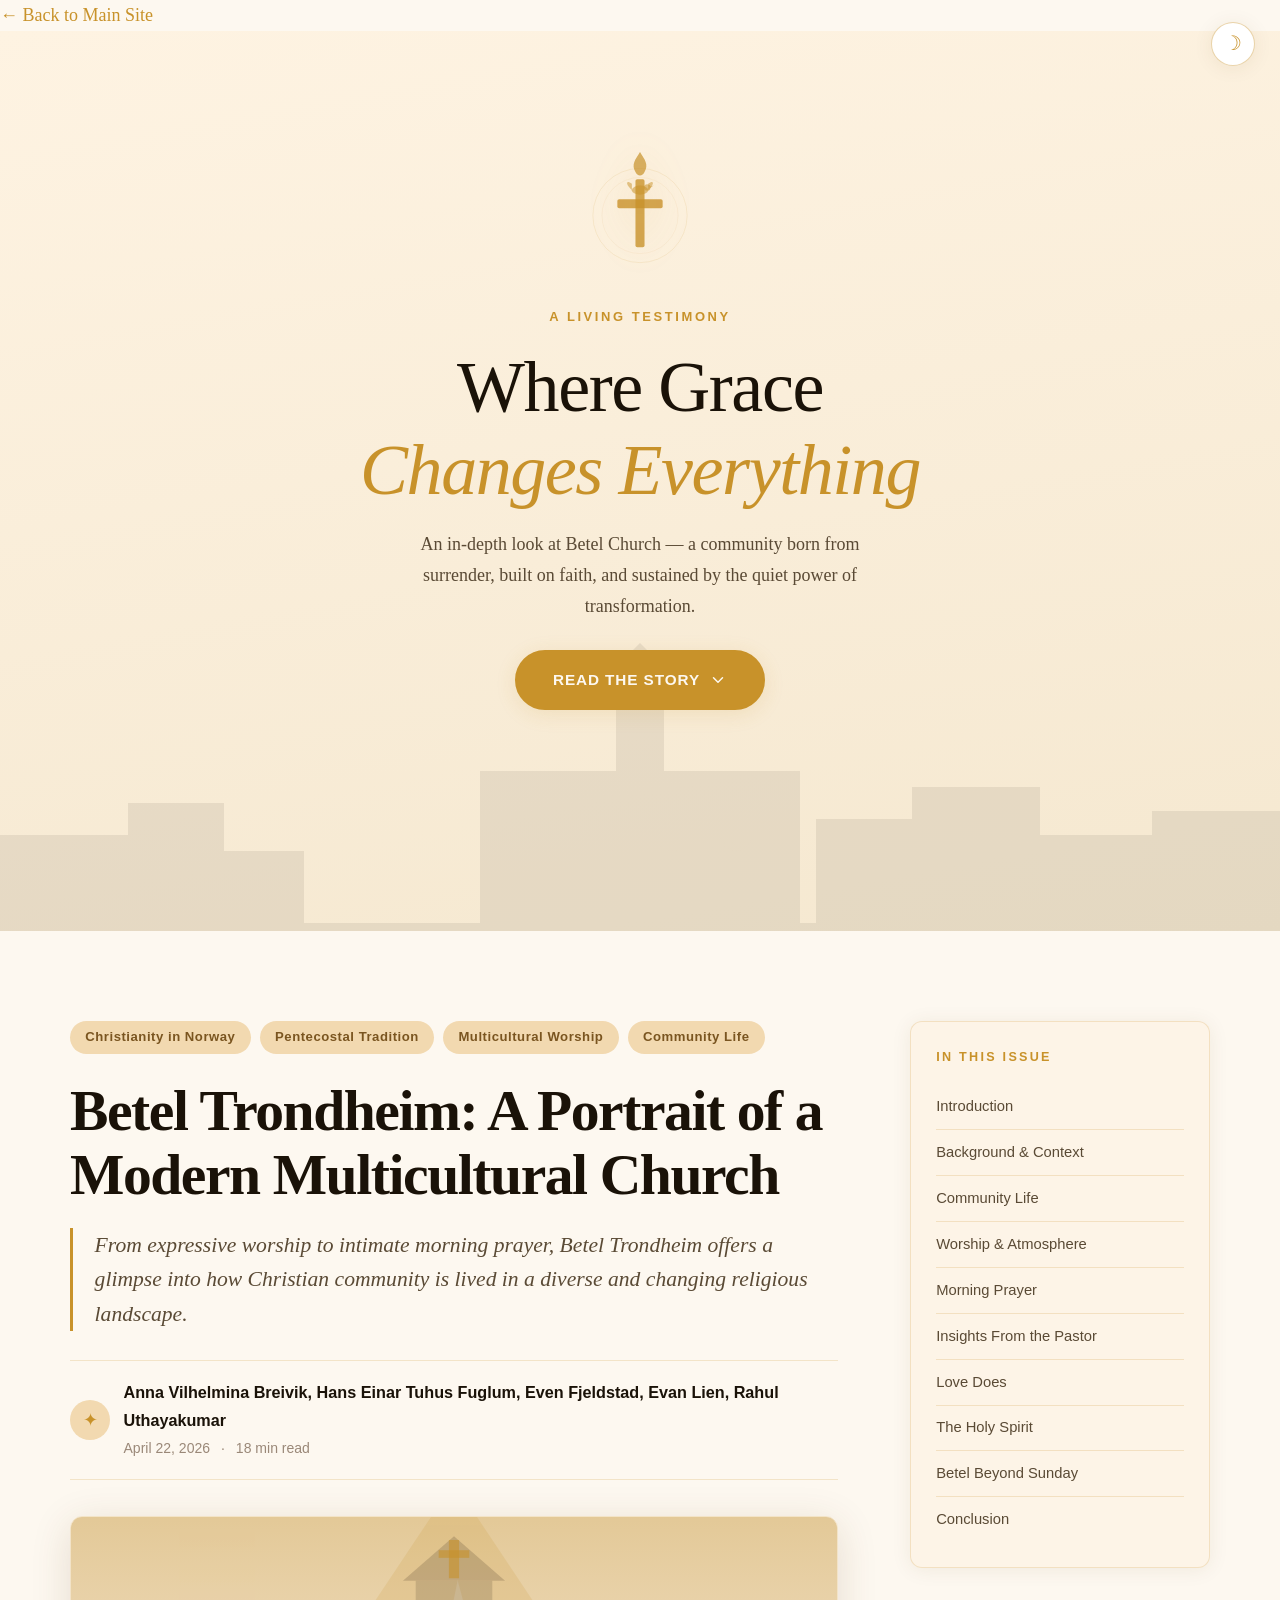
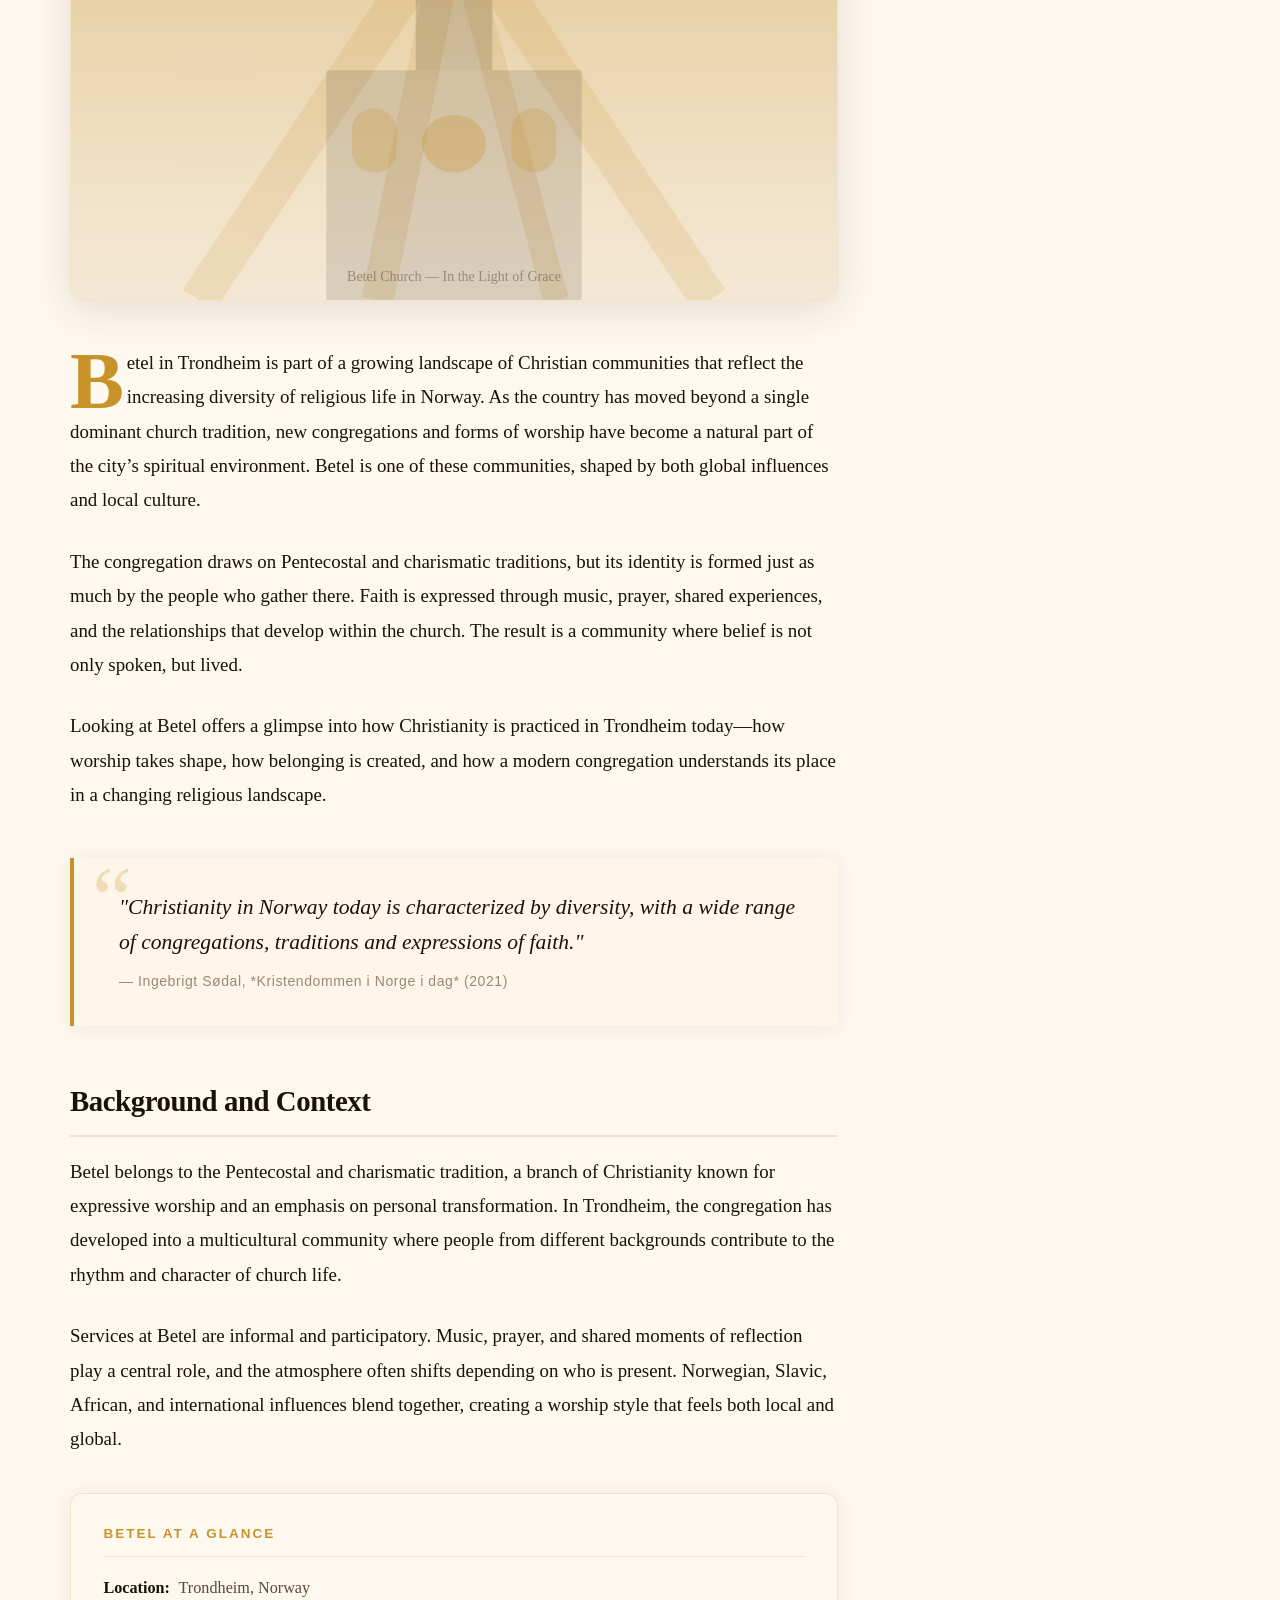
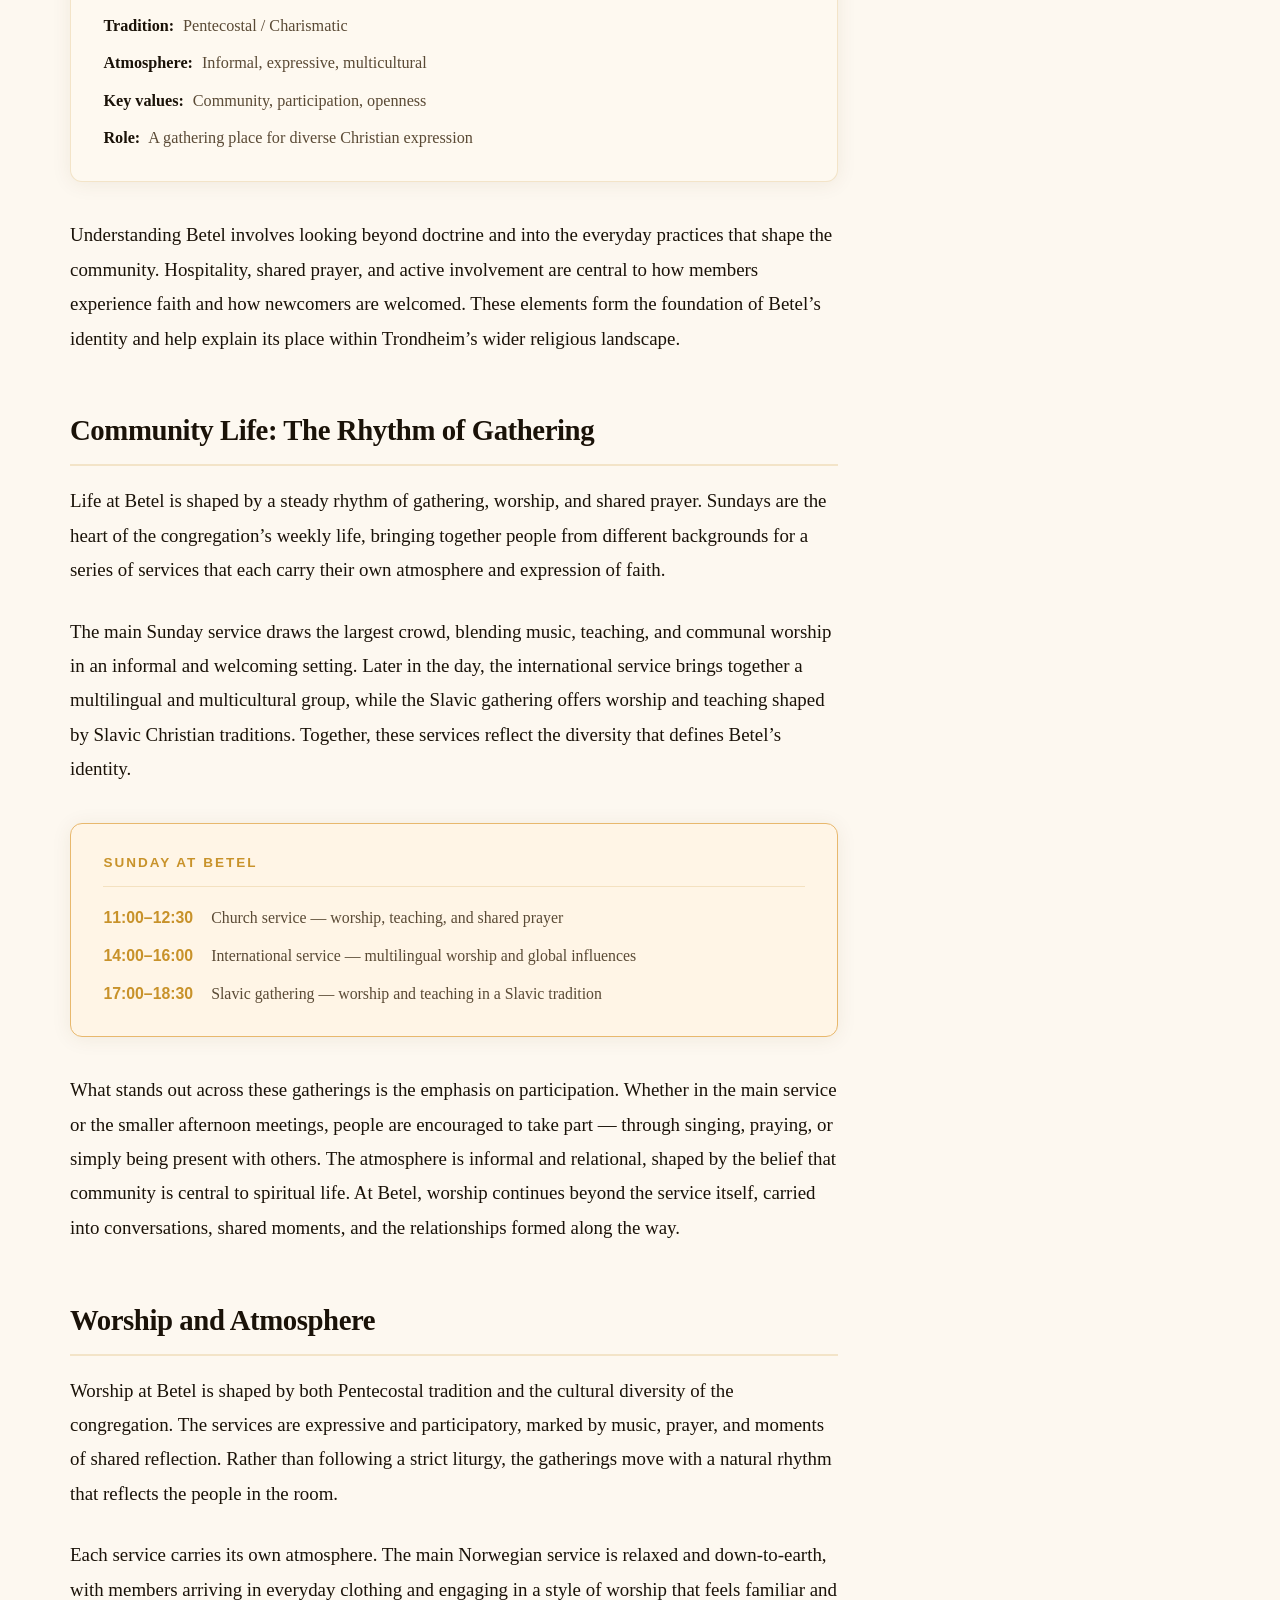
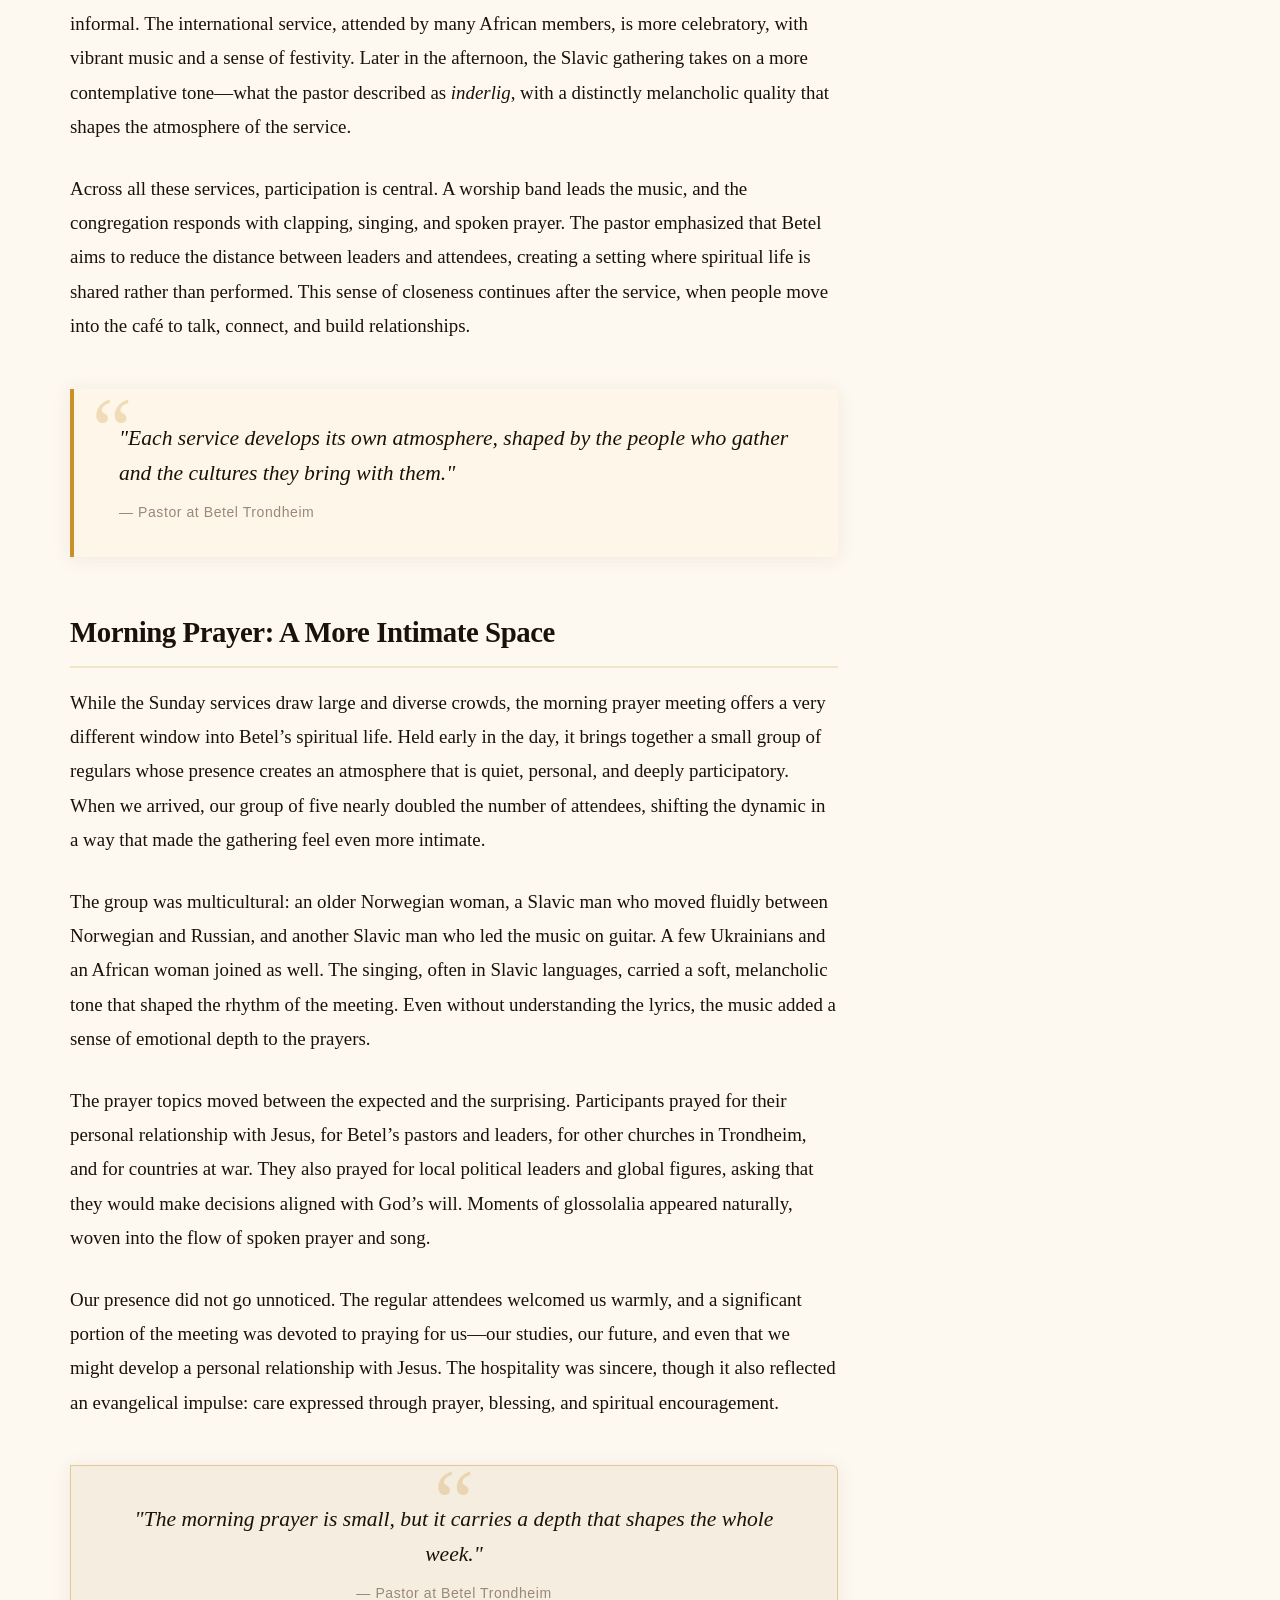
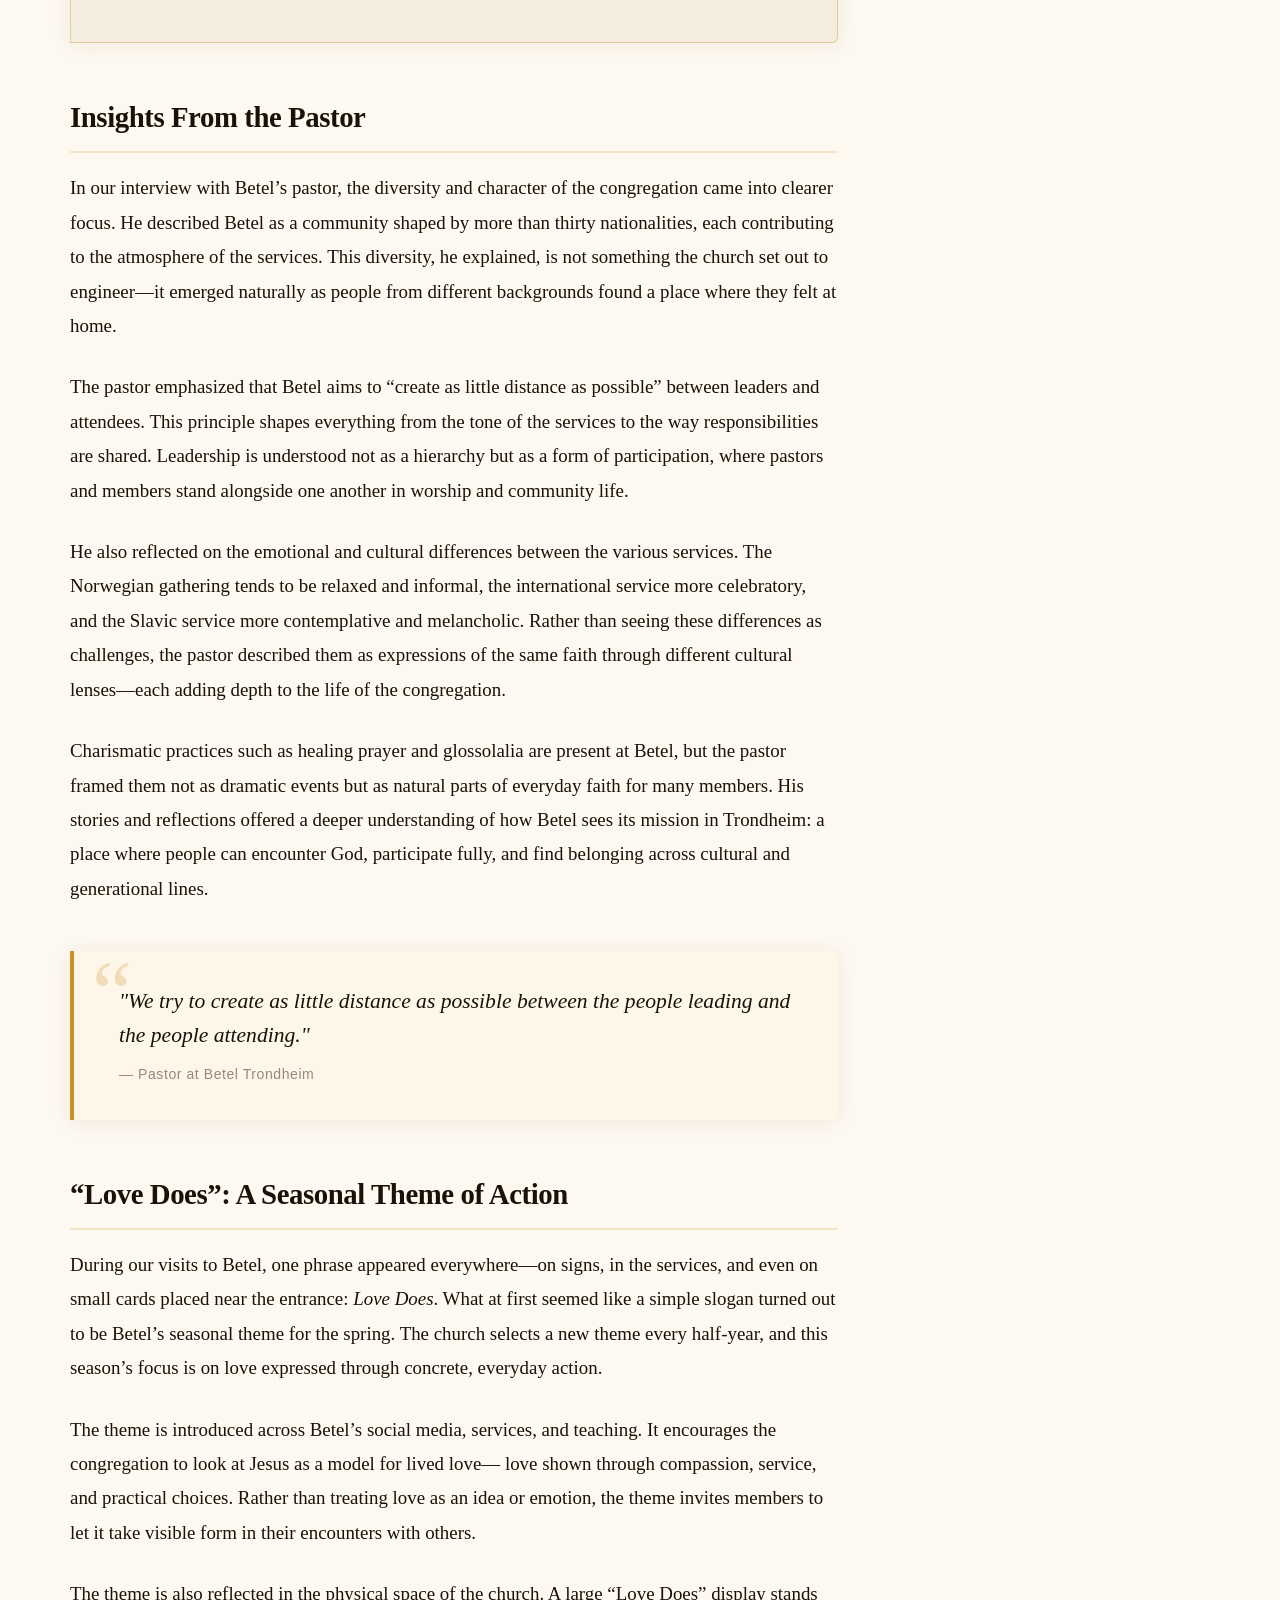
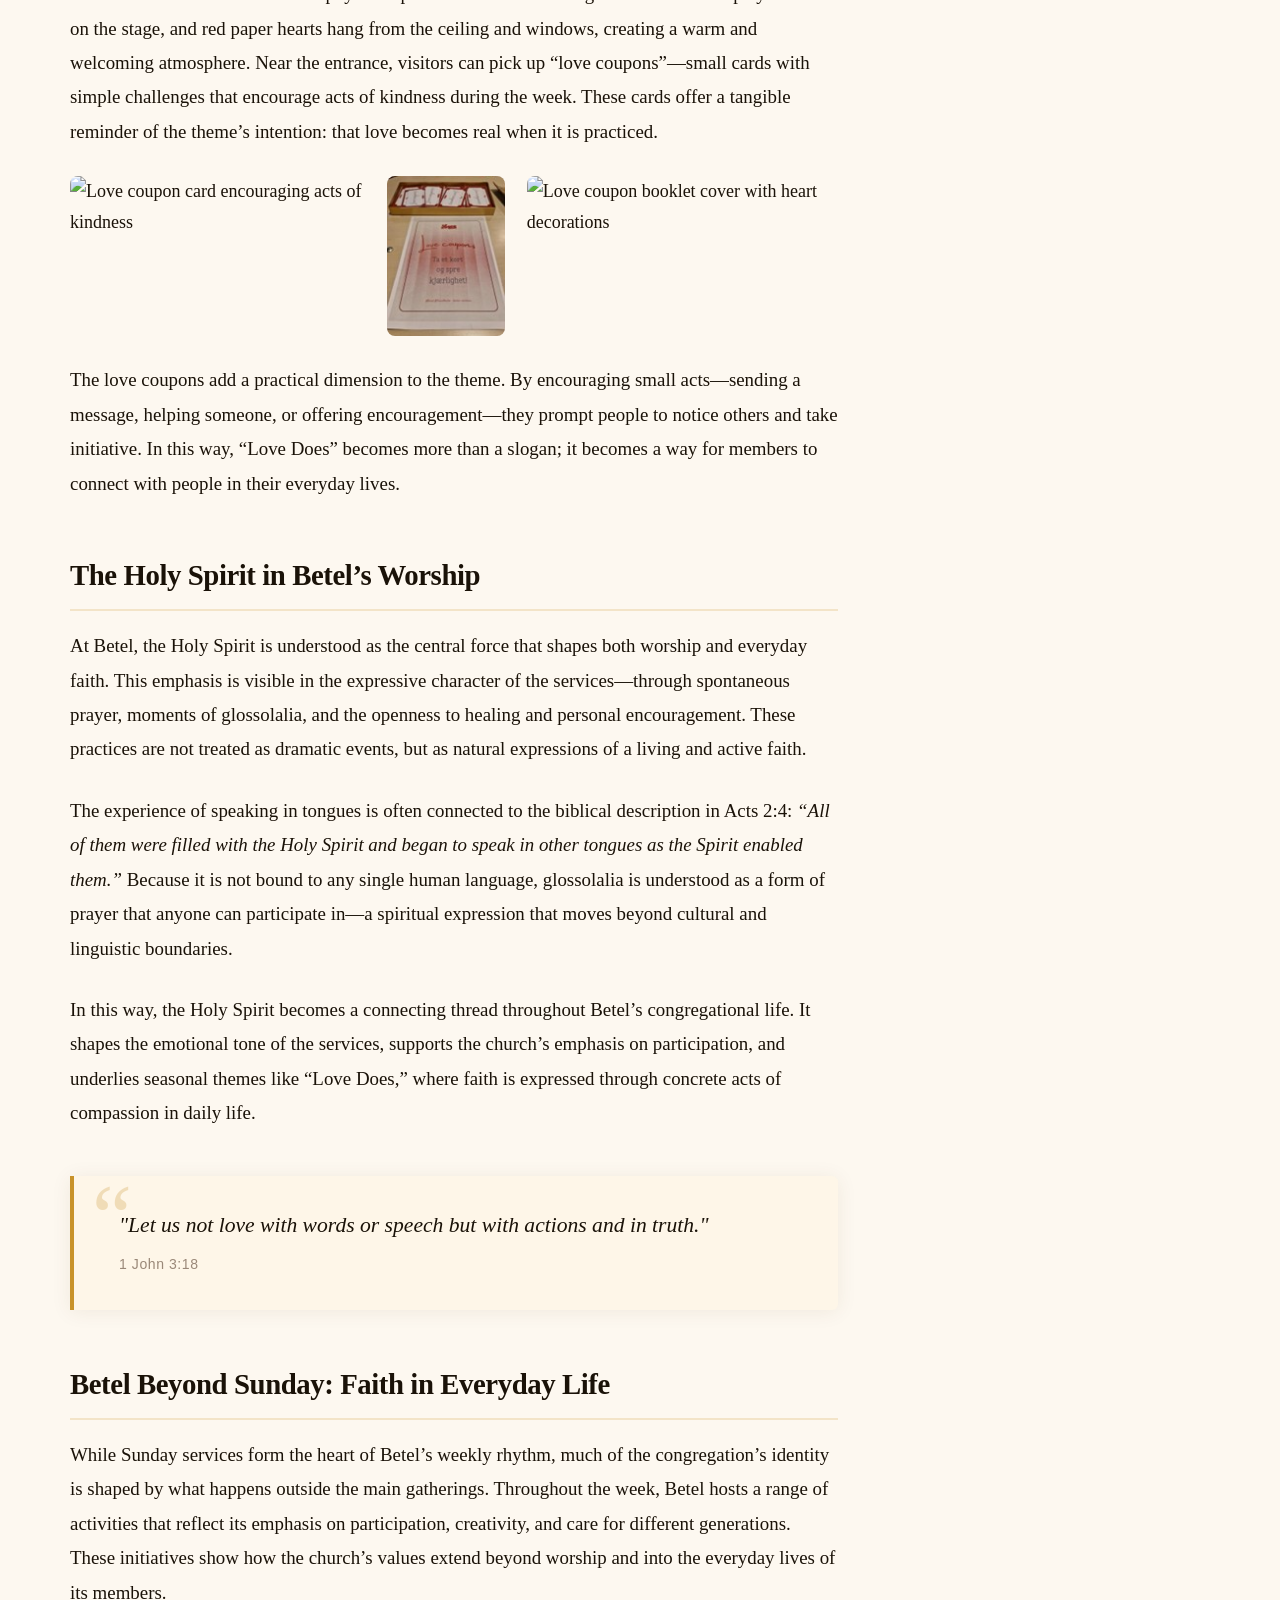
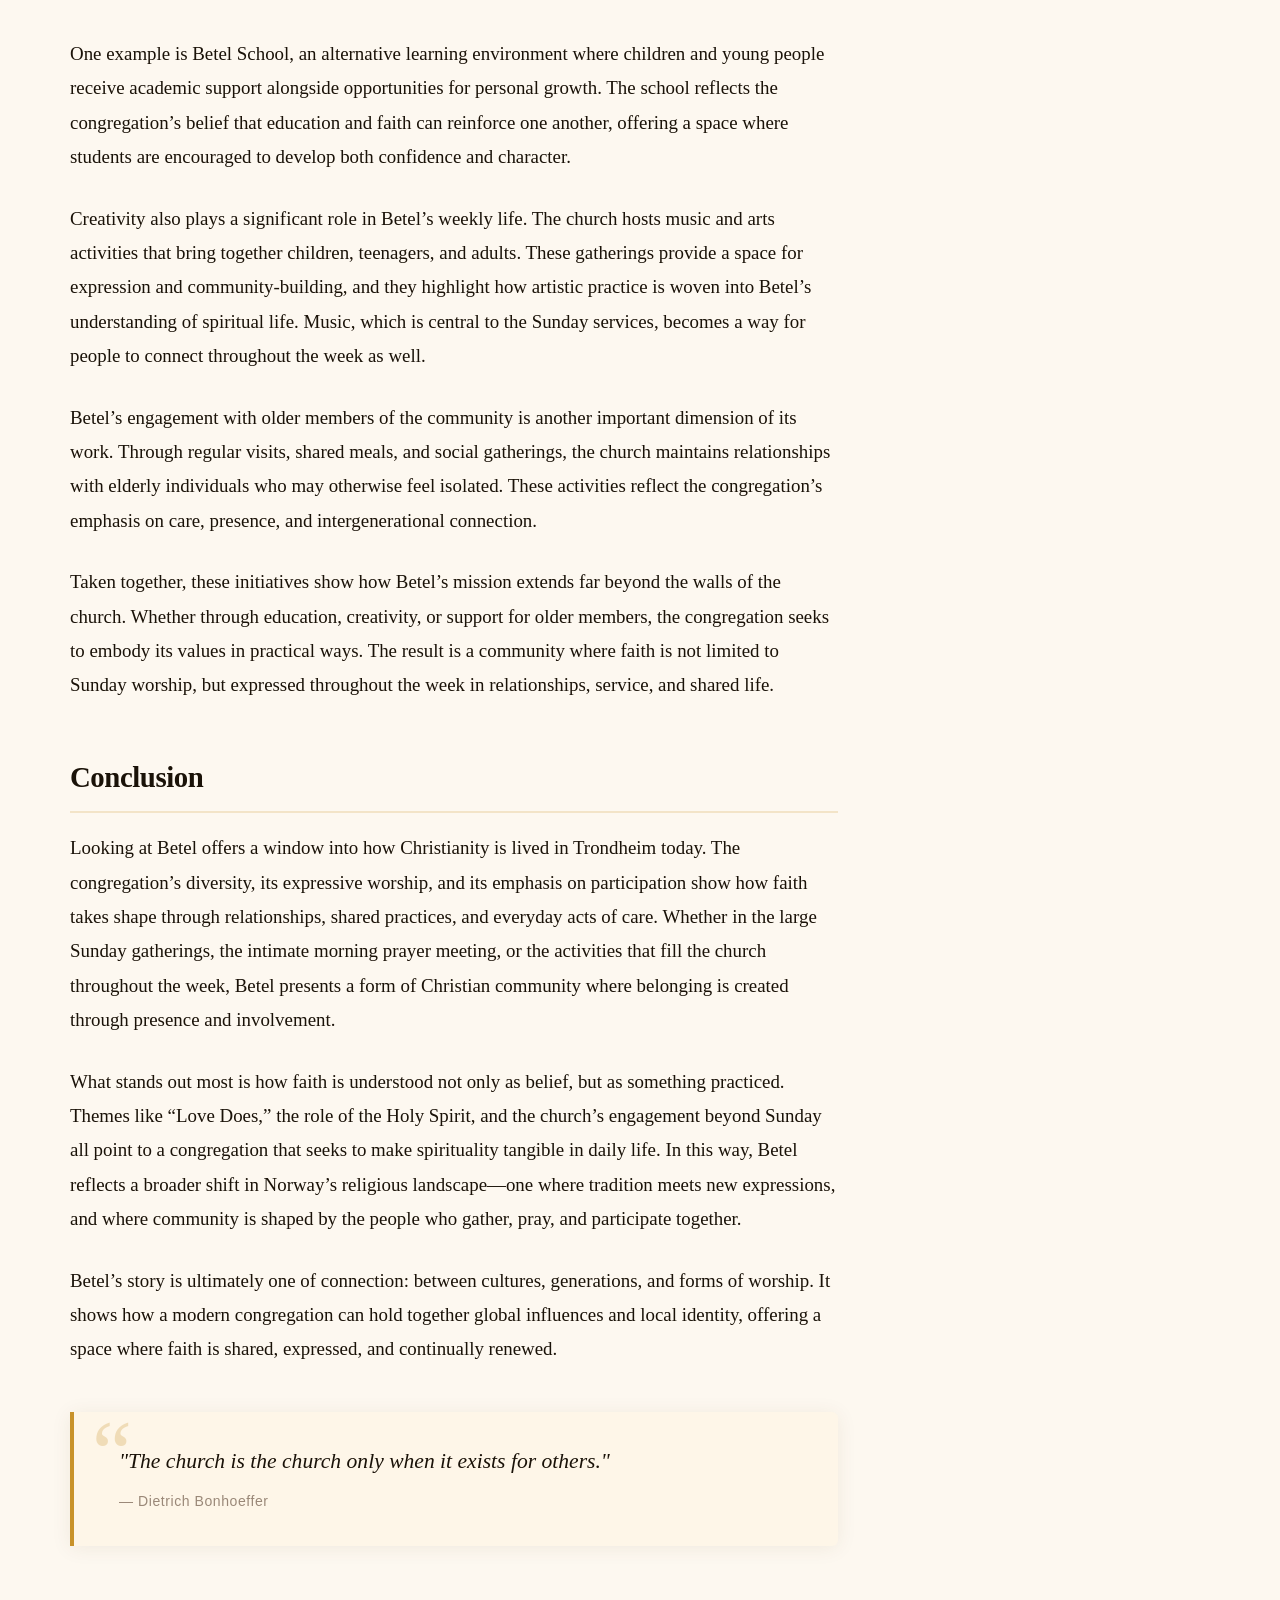
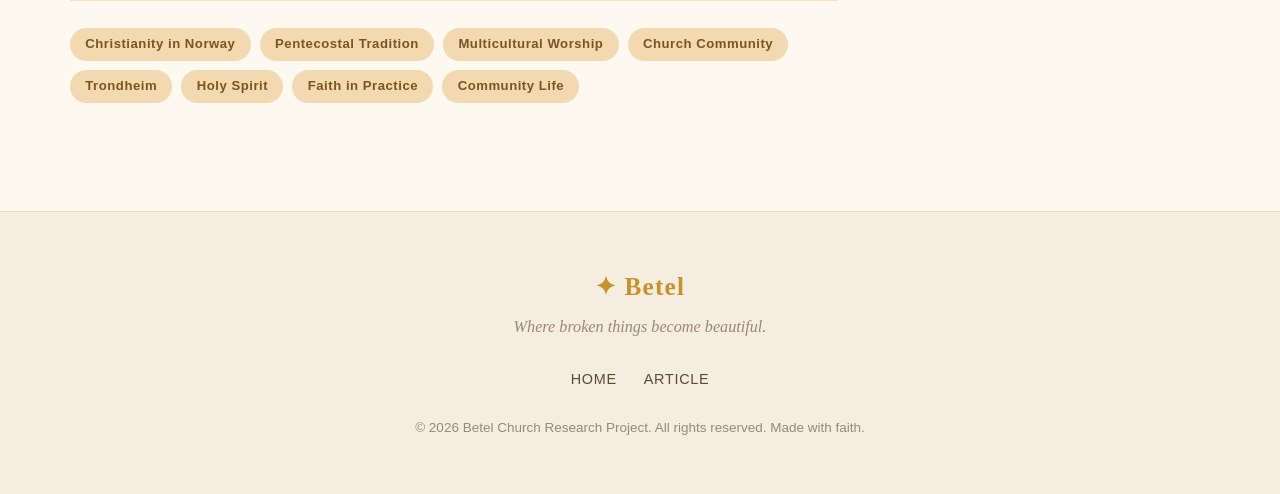
==== commit 554e1425: "Add back to main-site link" ====
--- a/Christianity-Betel/index.html
+++ b/Christianity-Betel/index.html
@@ -8,10 +8,13 @@
 </head>
 <body>
 
-  <!-- ░░ READING PROGRESS BAR ░░ -->
+  <!-- Homepage     -->
+   <a class="back-top" href="../">← Back to Main Site</a>
+
+  <!--  READING PROGRESS BAR  -->
   <div id="progress-bar" aria-hidden="true"></div>
 
-  <!-- ░░ THEME TOGGLE ░░ -->
+  <!--  THEME TOGGLE  -->
   <button id="theme-toggle" aria-label="Toggle dark mode" title="Toggle dark mode">
     <span id="theme-icon">☽</span>
   </button>
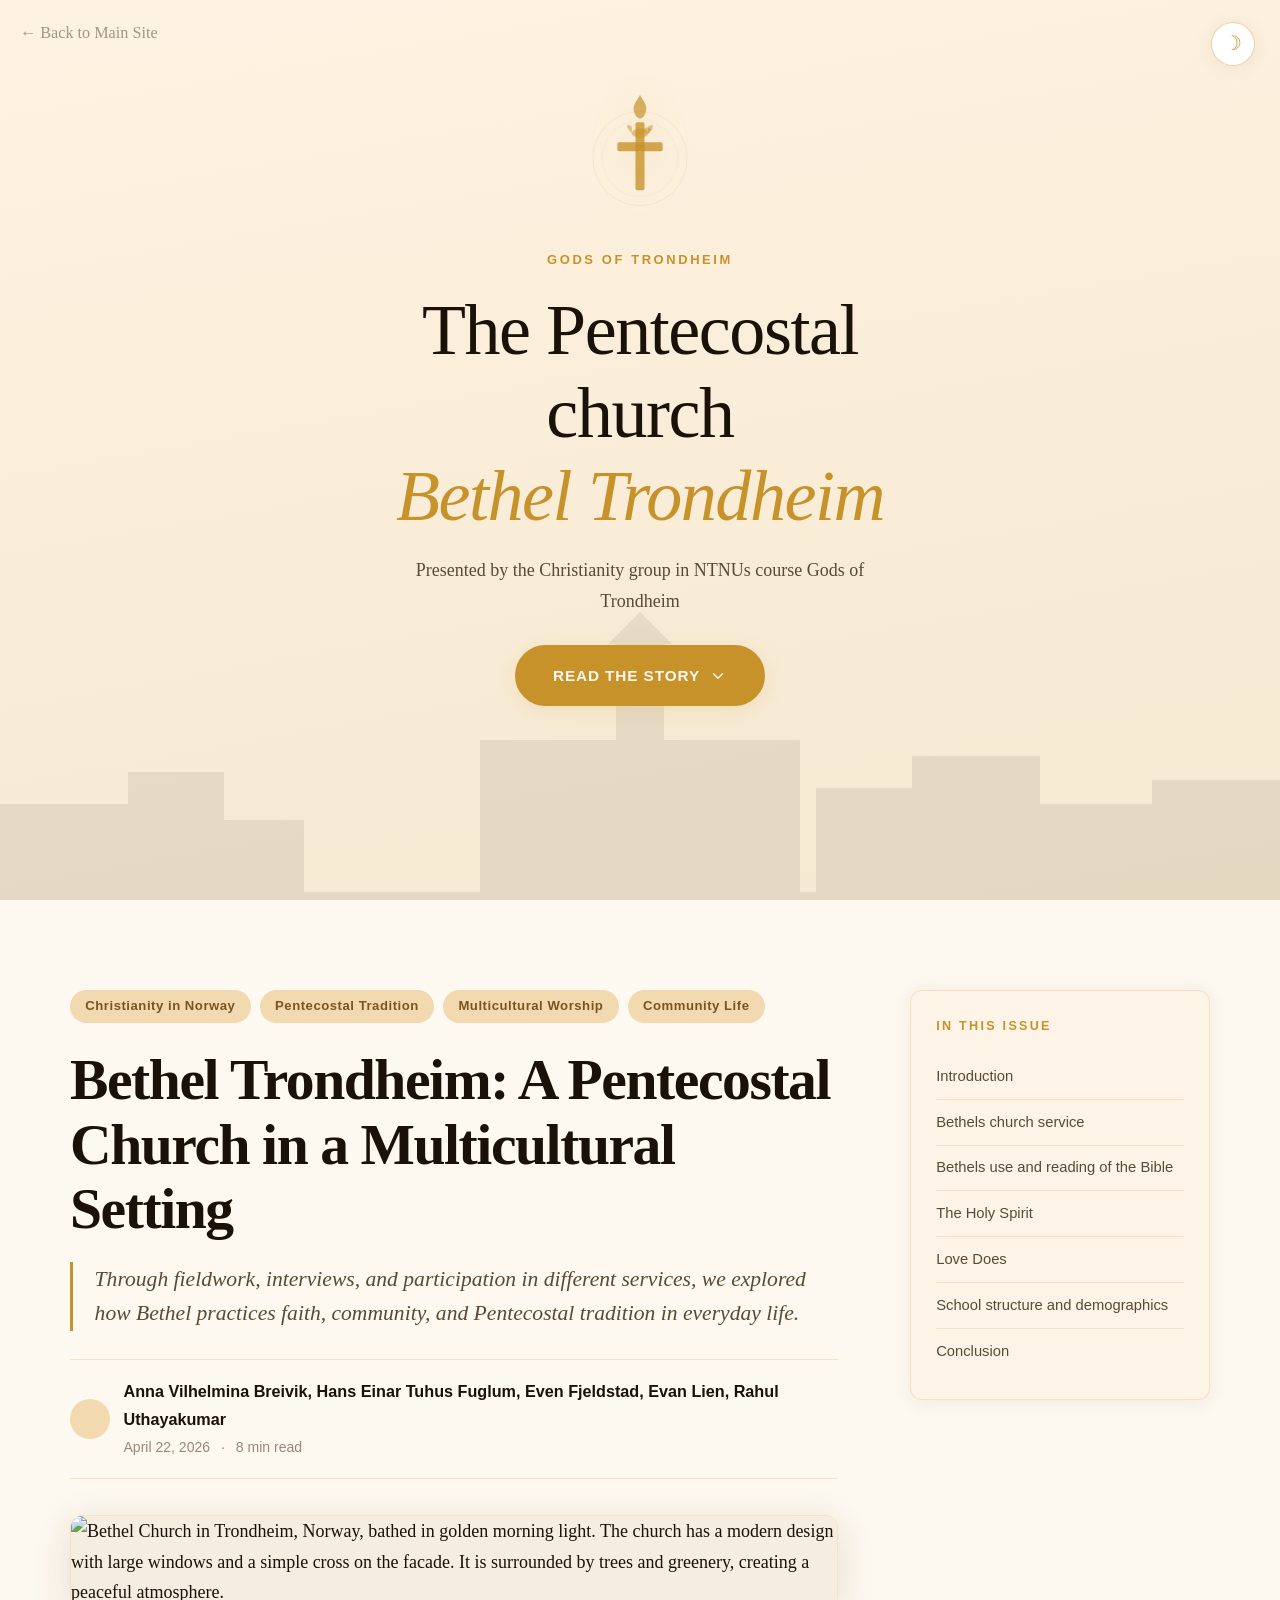
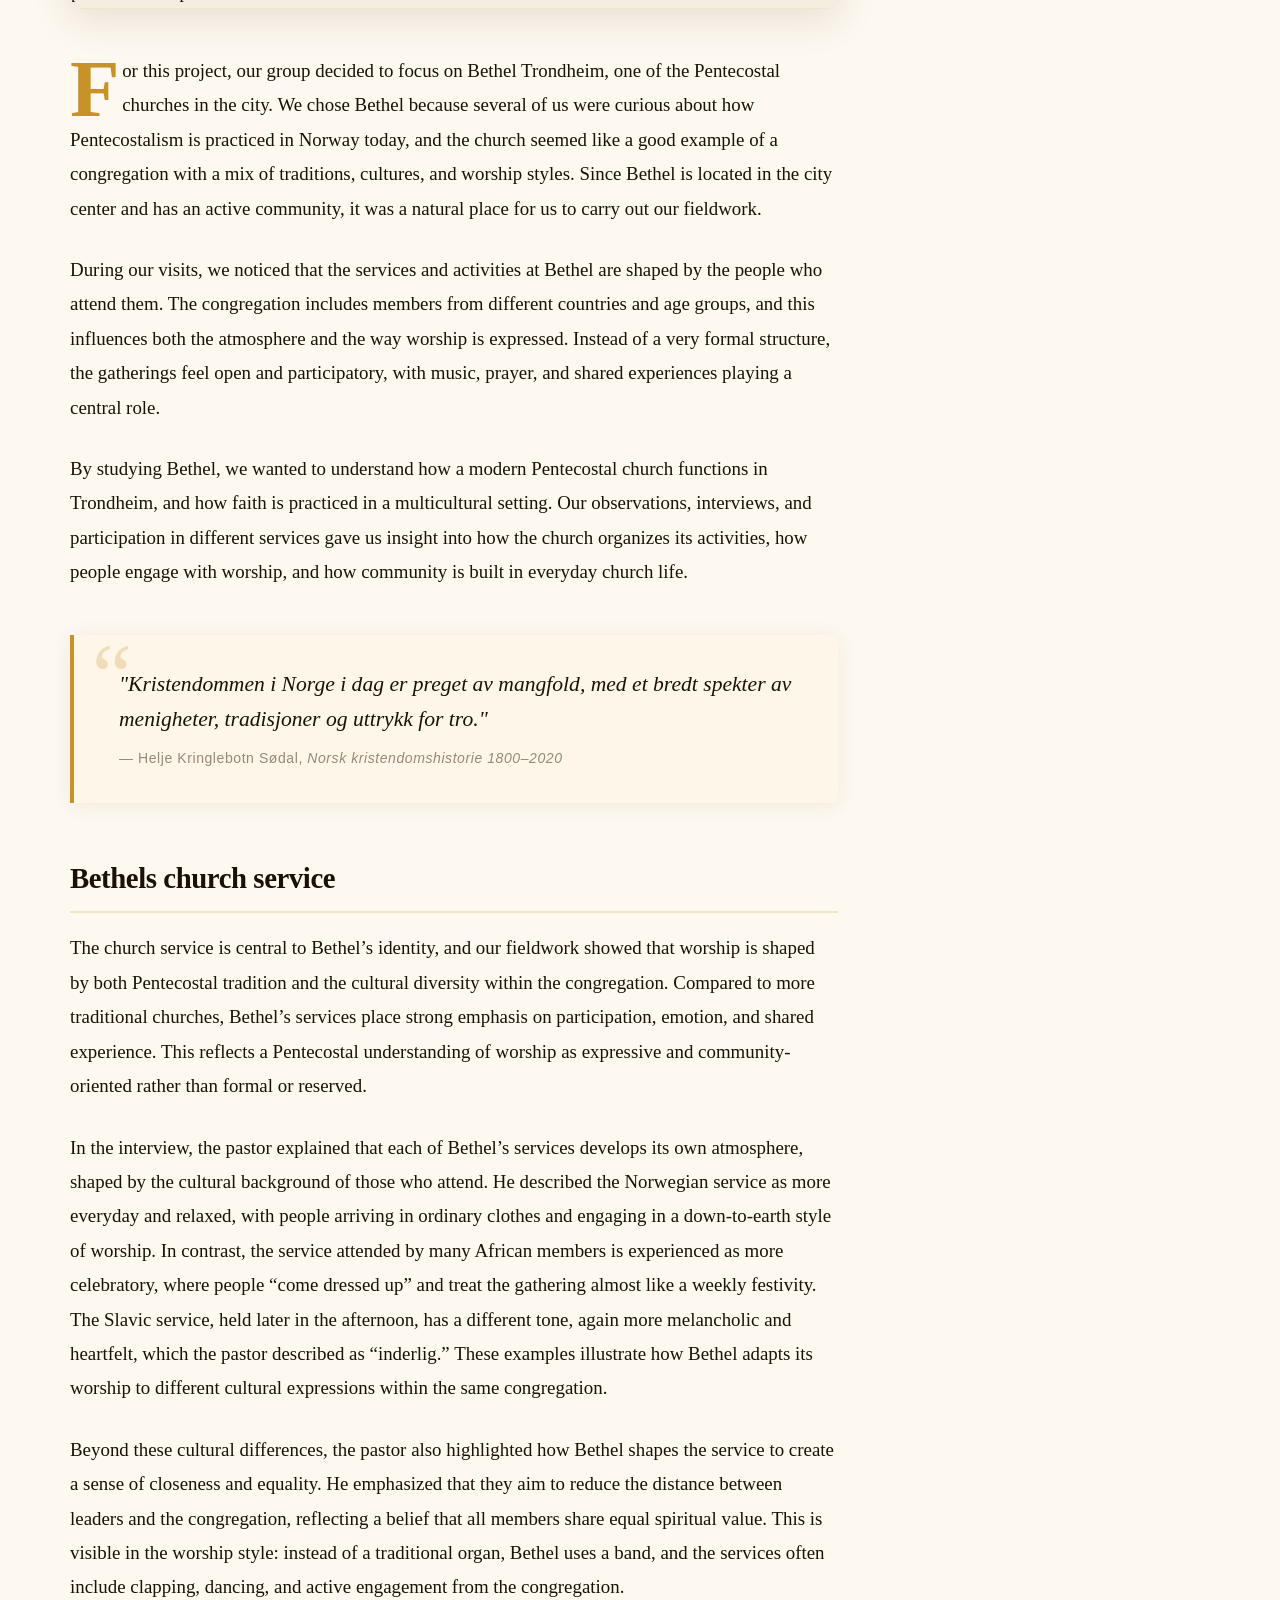
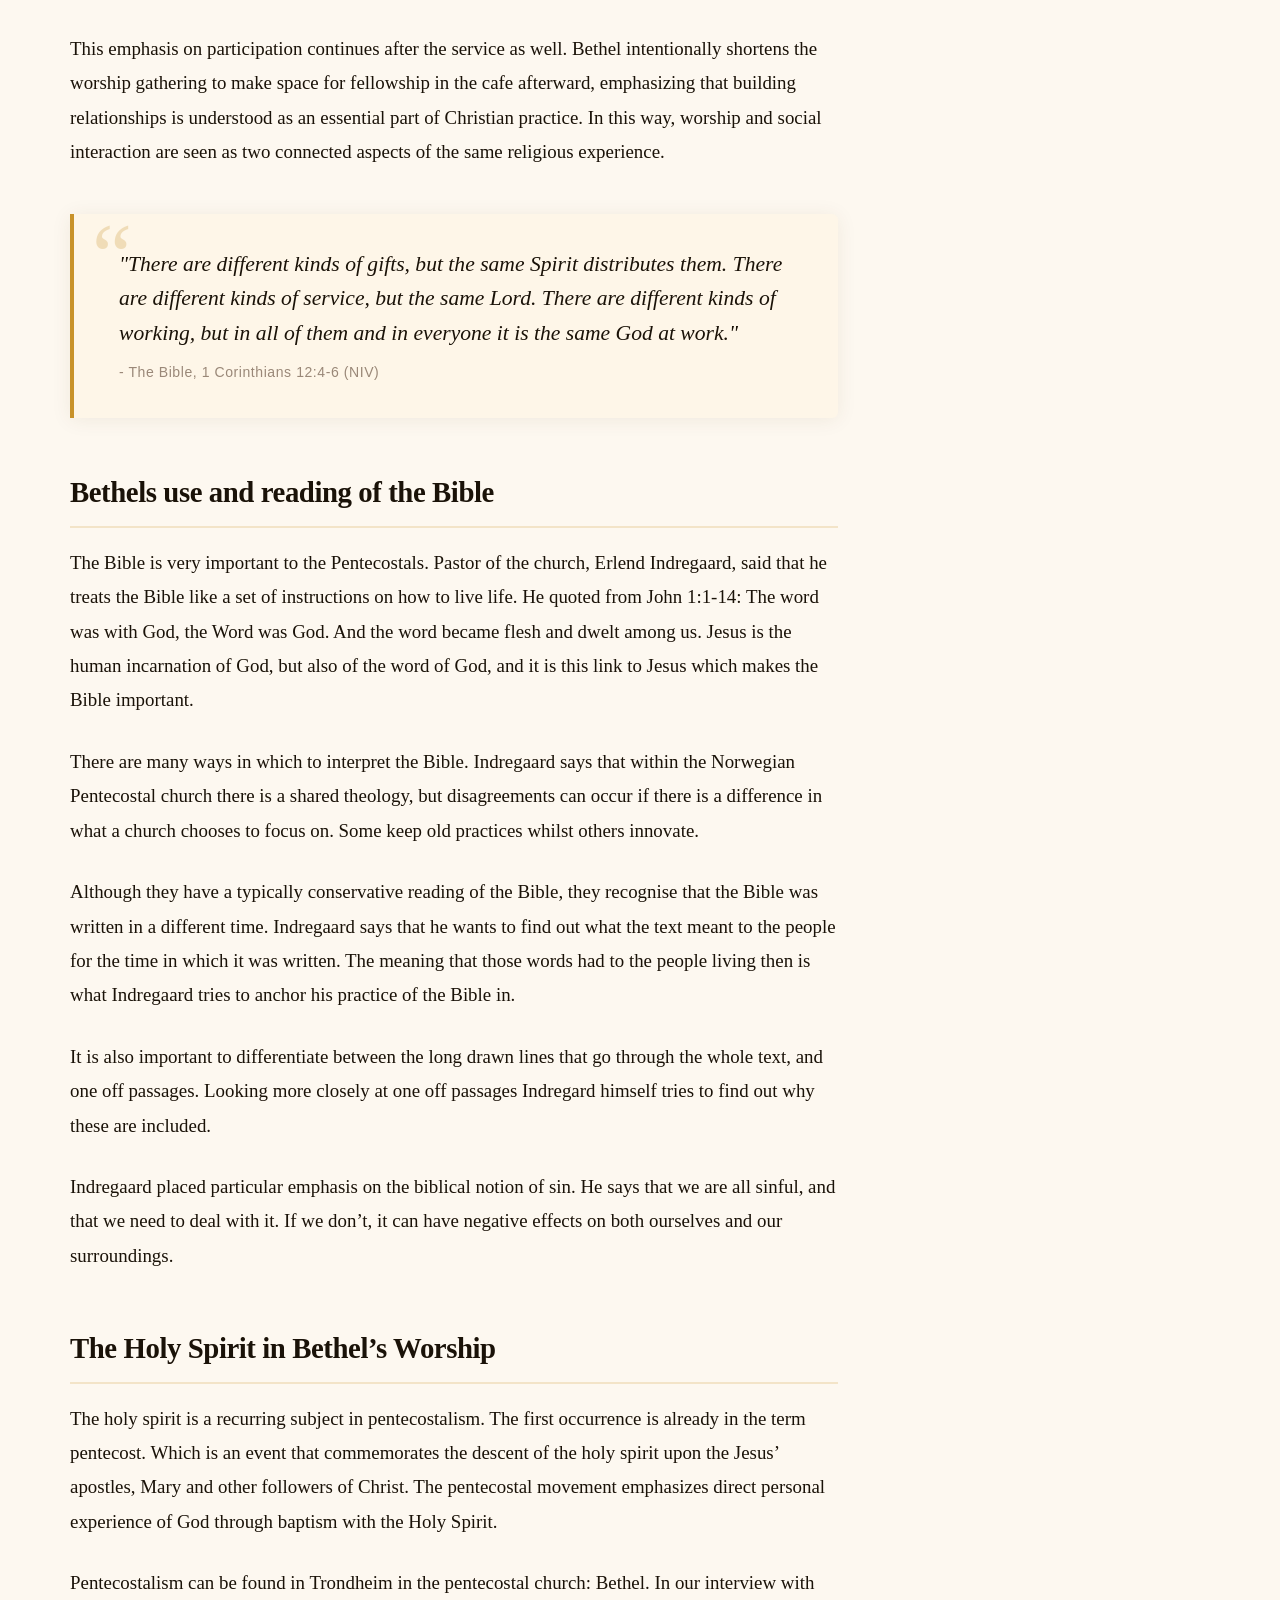
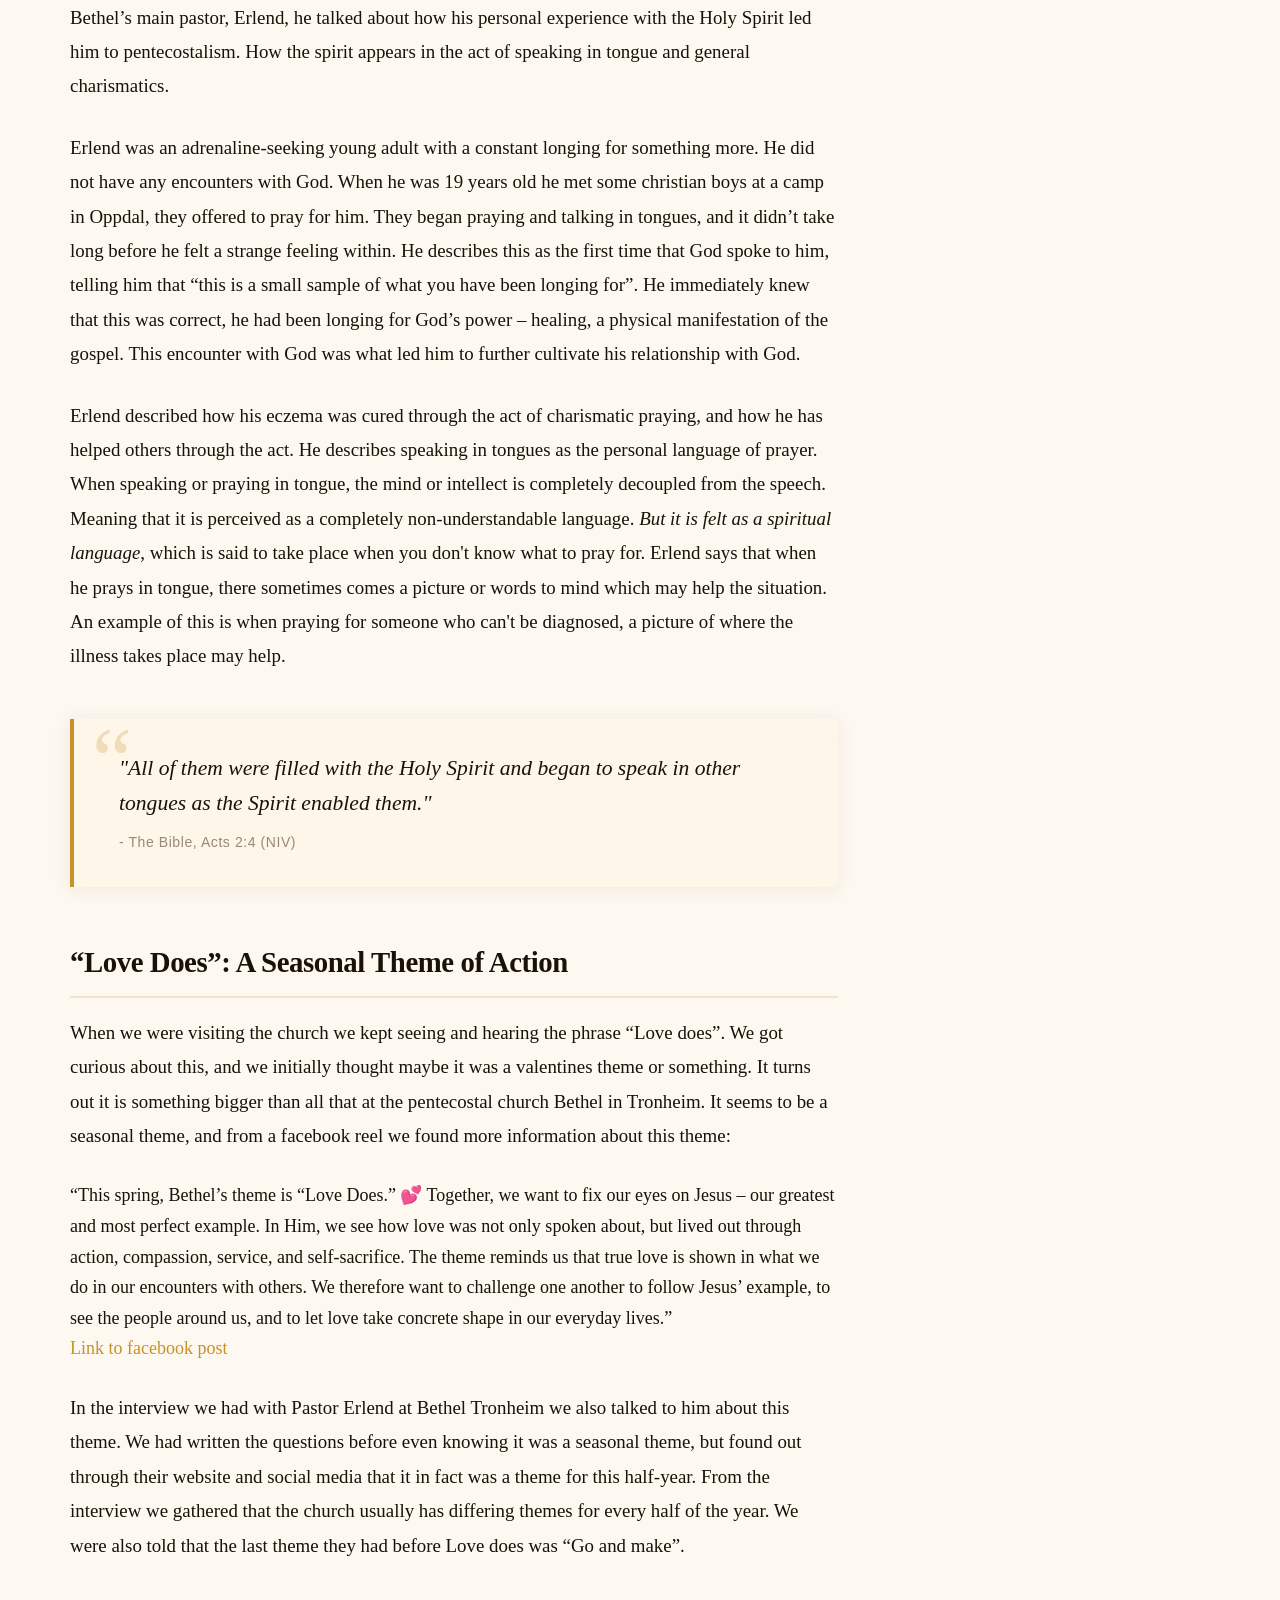
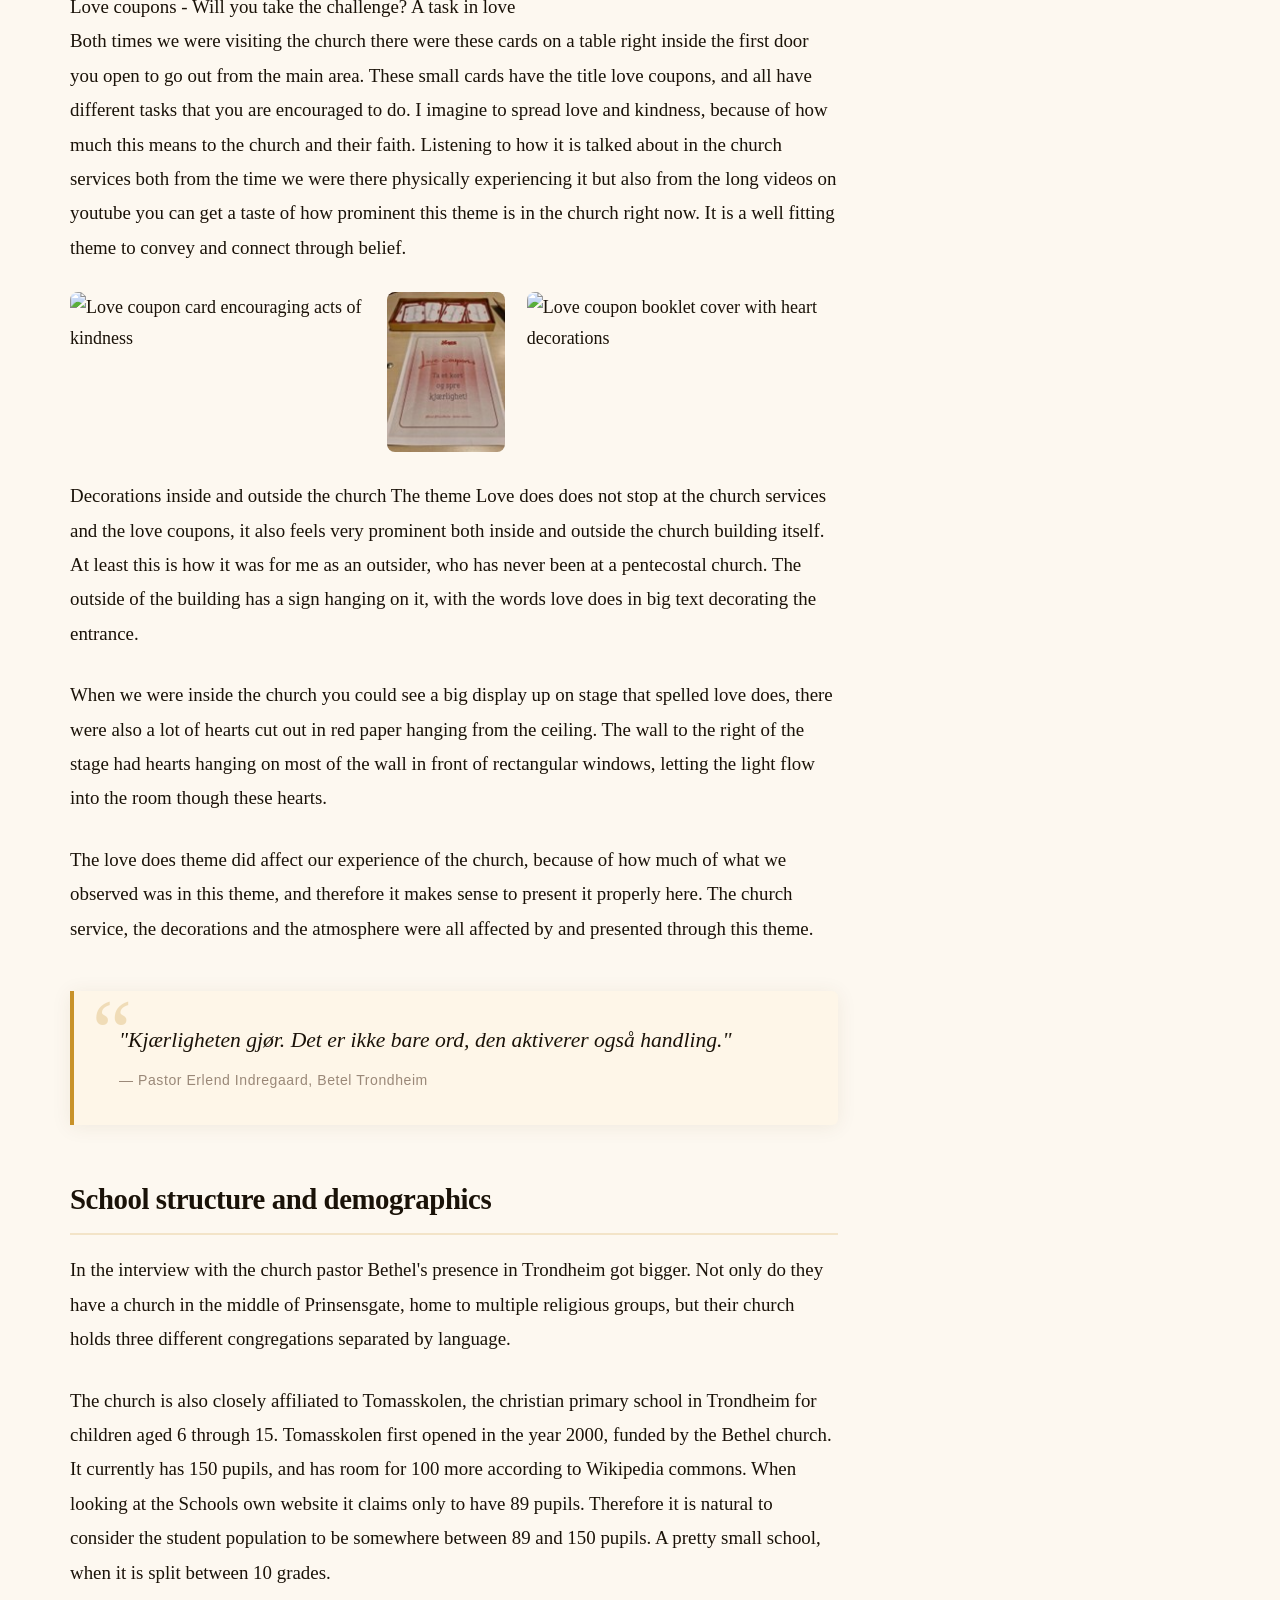
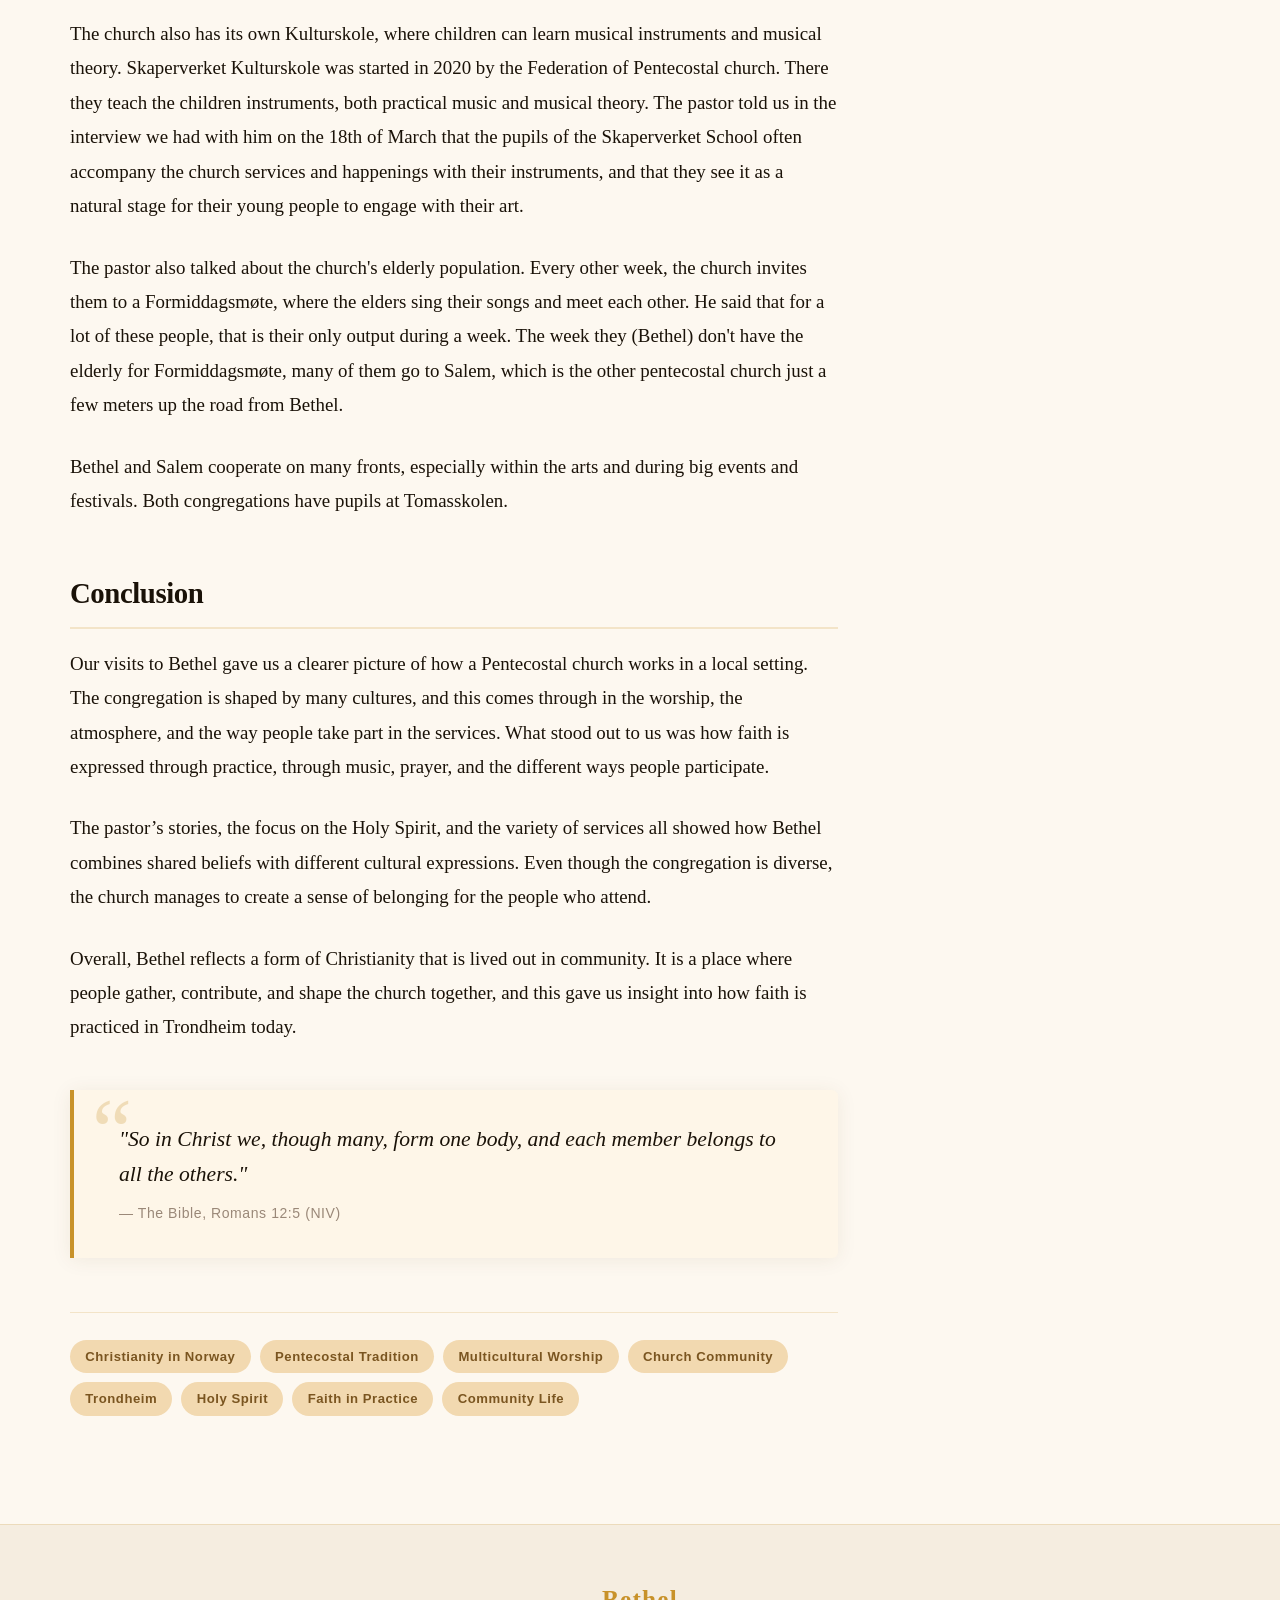
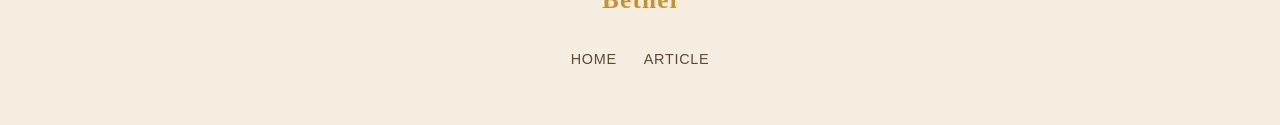
==== commit 223f2a4f: "changing the text" ====
--- a/Christianity-Betel/index.html
+++ b/Christianity-Betel/index.html
@@ -3,7 +3,7 @@
 <head>
   <meta charset="UTF-8" />
   <meta name="viewport" content="width=device-width, initial-scale=1.0" />
-  <title>Betel Church — A Living Testimony</title>
+    <title>Bethel Trondheim – Fieldwork Report</title>
   <link rel="stylesheet" href="style.css" />
 </head>
 <body>
@@ -71,13 +71,14 @@
         </svg>
       </div>
 
-      <p class="hero-overline">A Living Testimony</p>
-      <h1 class="hero-headline">Where Grace<br/><em>Changes Everything</em></h1>
+      <p class="hero-overline">Gods of Trondheim</p>
+      <h1 class="hero-headline">The Pentecostal church<br/><em>Bethel Trondheim</em></h1>
       <p class="hero-sub">
-        An in-depth look at Betel Church — a community born from surrender,
-        built on faith, and sustained by the quiet power of transformation.
+        Presented by the Christianity group in NTNUs course Gods of Trondheim 
       </p>
       
+
+
 
       <a href="#article" class="hero-cta" id="cta-btn">
         <span>Read the Story</span>
@@ -132,24 +133,9 @@
       <article class="article-body">
 
         <!-- Article header -->
-         <!--
+         
         <header class="article-header">
-          <div class="article-tags top-tags">
-            <span class="tag">Faith</span>
-            <span class="tag">Community</span>
-            <span class="tag">Recovery</span>
-            <span class="tag">Church History</span>
-          </div>
-
-          <h1 class="article-headline">
-            Betel Church: A Movement Built on Broken Things
-          </h1>
-
-          <p class="article-deck">
-            From a tiny room in Madrid to communities on four continents, the story
-            of Betel is one of radical grace — and the stubborn belief that no one
-            is beyond redemption.
-          </p>-->
+         
 
           <div class="article-tags top-tags">
              <span class="tag">Christianity in Norway</span>
@@ -159,61 +145,29 @@
          </div>
 
          <h1 class="article-headline">
-            Betel Trondheim: A Portrait of a Modern Multicultural Church
-         </h1>
+             Bethel Trondheim: A Pentecostal Church in a Multicultural Setting
+        </h1>
 
         <p class="article-deck">
-             From expressive worship to intimate morning prayer, Betel Trondheim offers a
-             glimpse into how Christian community is lived in a diverse and changing
-             religious landscape.
-        </p>
-
+            Through fieldwork, interviews, and participation in different services, we explored how
+            Bethel practices faith, community, and Pentecostal tradition in everyday life.
+        </p>
 
           <div class="article-byline">
-            <div class="byline-avatar" aria-hidden="true">✦</div>
+            <div class="byline-avatar" aria-hidden="true"></div>
             <div class="byline-text">
               <span class="byline-name">Anna Vilhelmina Breivik, Hans Einar Tuhus Fuglum, Even
                                         Fjeldstad, Evan Lien, Rahul Uthayakumar</span>
               <span class="byline-meta">
                 <time datetime="2026-04-22">April 22, 2026</time>
-                &ensp;·&ensp; 18 min read
+                &ensp;·&ensp; 8 min read
               </span>
             </div>
           </div>
 
           <div class="article-hero-img" aria-label="A church bathed in golden morning light">
             <div class="img-placeholder">
-              <svg viewBox="0 0 600 300" xmlns="[w3.org](http://www.w3.org/2000/svg)" class="article-hero-svg">
-                <defs>
-                  <linearGradient id="skyGrad" x1="0" y1="0" x2="0" y2="1">
-                    <stop offset="0%" stop-color="var(--accent-gold)" stop-opacity="0.4"/>
-                    <stop offset="100%" stop-color="var(--accent-warm)" stop-opacity="0.1"/>
-                  </linearGradient>
-                </defs>
-                <rect width="600" height="300" fill="url(#skyGrad)"/>
-                <!-- Sun rays -->
-                <g opacity="0.15" transform="translate(300,0)">
-                  <line x1="0" y1="0" x2="-200" y2="300" stroke="var(--accent-gold)" stroke-width="30"/>
-                  <line x1="0" y1="0" x2="-60"  y2="300" stroke="var(--accent-gold)" stroke-width="25"/>
-                  <line x1="0" y1="0" x2="80"   y2="300" stroke="var(--accent-gold)" stroke-width="20"/>
-                  <line x1="0" y1="0" x2="200"  y2="300" stroke="var(--accent-gold)" stroke-width="30"/>
-                </g>
-                <!-- Church building -->
-                <rect x="200" y="120" width="200" height="180" fill="var(--text-primary)" opacity="0.12"/>
-                <rect x="270" y="50"  width="60"  height="70"  fill="var(--text-primary)" opacity="0.14"/>
-                <polygon points="260,50 340,50 300,15" fill="var(--text-primary)" opacity="0.16"/>
-                <!-- Cross -->
-                <rect x="296" y="18" width="8" height="30" fill="var(--accent-gold)" opacity="0.6"/>
-                <rect x="288" y="26" width="24" height="6" fill="var(--accent-gold)" opacity="0.6"/>
-                <!-- Windows -->
-                <rect x="220" y="150" width="35" height="50" rx="17" fill="var(--accent-gold)" opacity="0.25"/>
-                <rect x="345" y="150" width="35" height="50" rx="17" fill="var(--accent-gold)" opacity="0.25"/>
-                <rect x="275" y="155" width="50" height="45" rx="25" fill="var(--accent-gold)" opacity="0.30"/>
-                <text x="300" y="285" text-anchor="middle" fill="var(--text-secondary)"
-                      font-family="Georgia, serif" font-size="11" opacity="0.5">
-                  Betel Church — In the Light of Grace
-                </text>
-              </svg>
+                <img src="Images/bethel-church.jpg" alt="Bethel Church in Trondheim, Norway, bathed in golden morning light. The church has a modern design with large windows and a simple cross on the facade. It is surrounded by trees and greenery, creating a peaceful atmosphere." />
             </div>
           </div>
         </header>
@@ -221,26 +175,33 @@
         <!-- Article body text -->
         <div class="article-text">
 
-       <p class="dropcap" id="Introduction">
-            Betel in Trondheim is part of a growing landscape of Christian communities that
-            reflect the increasing diversity of religious life in Norway. As the country has
-            moved beyond a single dominant church tradition, new congregations and forms of
-            worship have become a natural part of the city’s spiritual environment. Betel is
-            one of these communities, shaped by both global influences and local culture.
-        </p>
-
-        <p>
-            The congregation draws on Pentecostal and charismatic traditions, but its identity
-            is formed just as much by the people who gather there. Faith is expressed through
-            music, prayer, shared experiences, and the relationships that develop within the
-            church. The result is a community where belief is not only spoken, but lived.
-        </p>
-
-        <p>
-            Looking at Betel offers a glimpse into how Christianity is practiced in Trondheim
-            today—how worship takes shape, how belonging is created, and how a modern
-            congregation understands its place in a changing religious landscape.
-        </p>
+        <p class="dropcap" id="Introduction">
+             For this project, our group decided to focus on Bethel Trondheim, one of the
+             Pentecostal churches in the city. We chose Bethel because several of us were
+             curious about how Pentecostalism is practiced in Norway today, and the church
+             seemed like a good example of a congregation with a mix of traditions,
+             cultures, and worship styles. Since Bethel is located in the city center and
+             has an active community, it was a natural place for us to carry out our
+             fieldwork.
+        </p>
+
+        <p>
+            During our visits, we noticed that the services and activities at Bethel are
+            shaped by the people who attend them. The congregation includes members from
+            different countries and age groups, and this influences both the atmosphere
+            and the way worship is expressed. Instead of a very formal structure, the
+            gatherings feel open and participatory, with music, prayer, and shared
+            experiences playing a central role.
+        </p>
+
+        <p>
+            By studying Bethel, we wanted to understand how a modern Pentecostal church
+            functions in Trondheim, and how faith is practiced in a multicultural setting.
+            Our observations, interviews, and participation in different services gave us
+            insight into how the church organizes its activities, how people engage with
+            worship, and how community is built in everyday church life.
+        </p>
+
 
 
 
@@ -248,261 +209,187 @@
           <!-- PULL QUOTE 1 -->
           <!--<blockquote class="pull-quote">
             <p>"We didn't plan a movement. We just couldn't turn anyone away."</p>
-            <cite>— Elliott Tepper, co-founder of Betel International</cite>
+            <cite>— Elliott Tepper, co-founder of Bethel International</cite>
           </blockquote> -->
 
           <blockquote class="pull-quote">
+            <p>
+                 "Kristendommen i Norge i dag er preget av mangfold, med et bredt spekter av 
+                  menigheter, tradisjoner og uttrykk for tro."
+            </p>
+            <cite>— Helje Kringlebotn Sødal, <em>Norsk kristendomshistorie 1800–2020</em></cite>
+        </blockquote>
+
+
+
+
+    <h2 id="church-service">Bethels church service</h2>
+
+     <p>
+         The church service is central to Bethel’s identity,
+         and our fieldwork showed that worship is shaped by both Pentecostal tradition and the cultural diversity within the congregation.
+         Compared to more traditional churches, Bethel’s services place strong emphasis on participation, emotion, and shared experience.
+         This reflects a Pentecostal understanding of worship as expressive and community-oriented rather than formal or reserved.
+
+     </p>
+
+     <p>
+         In the interview, the pastor explained that each of Bethel’s services develops its own atmosphere,
+         shaped by the cultural background of those who attend. He described the Norwegian service as more everyday and relaxed,
+         with people arriving in ordinary clothes and engaging in a down-to-earth style of worship. In contrast,
+         the service attended by many African members is experienced as more celebratory, where people “come dressed up” and treat the gathering almost like a weekly festivity. 
+         The Slavic service, held later in the afternoon, has a different tone, again more melancholic and heartfelt, which the pastor described as “inderlig.”
+         These examples illustrate how Bethel adapts its worship to different cultural expressions within the same congregation.
+     </p>
+
+     <p>
+        Beyond these cultural differences, the pastor also highlighted how Bethel shapes the service to create a sense of closeness and equality.
+        He emphasized that they aim to reduce the distance between leaders and the congregation, reflecting a belief that all members share equal spiritual value.
+        This is visible in the worship style: instead of a traditional organ, Bethel uses a band, and the services often include clapping, dancing, and active engagement from the congregation.
+
+     </p>
+
+     <p>
+         This emphasis on participation continues after the service as well.
+         Bethel intentionally shortens the worship gathering to make space for fellowship in the cafe afterward,
+         emphasizing that building relationships is understood as an essential part of Christian practice.
+         In this way, worship and social interaction are seen as two connected aspects of the same religious experience.
+
+     </p>
+
+    <blockquote class="pull-quote">
+        <p>
+            "There are different kinds of gifts, but the same Spirit distributes them. 
+             There are different kinds of service, but the same Lord. 
+            There are different kinds of working, but in all of them and in everyone it is the same God at work."
+        </p>
+        <cite>- The Bible, 1 Corinthians 12:4-6 (NIV)</cite>
+    </blockquote>
+
+
+       
+  <h2 id="bible-reading">Bethels use and reading of the Bible</h2>
+
+    <p>
+        The Bible is very important to the Pentecostals.
+        Pastor of the church, Erlend Indregaard,
+        said that he treats the Bible like a set of instructions on how to live life.
+        He quoted from John 1:1-14: The word was with God, the Word was God.
+        And the word became flesh and dwelt among us. Jesus is the human incarnation of God,
+        but also of the word of God, and it is this link to Jesus which makes the Bible important.
+    </p>
+
+    <p>
+        There are many ways in which to interpret the Bible.
+        Indregaard says that within the Norwegian Pentecostal church there is a shared theology,
+        but disagreements can occur if there is a difference in what a church chooses to focus on.
+        Some keep old practices whilst others innovate. 
+    </p>
+
+    <p>
+        Although they have a typically conservative reading of the Bible, 
+        they recognise that the Bible was written in a different time.
+        Indregaard says that he wants to find out what the text meant to the people for the time in which it was written.
+        The meaning that those words had to the people living then is what Indregaard tries to anchor his practice of the Bible in.  
+    </p>
+
+    <p>
+       It is also important to differentiate between the long drawn lines that go through the whole text,
+       and one off passages.  Looking more closely at one off passages Indregard himself tries to find out why these are included.
+
+    </p>
+
+    <p>
+        Indregaard placed particular emphasis on the biblical notion of sin. 
+        He says that we are all sinful, and that we need to deal with it.  If we don’t,
+        it can have negative effects on both ourselves and our surroundings.
+    </p>
+
+  
+
+
+<h2 id="holy-spirit">The Holy Spirit in Bethel’s Worship</h2>
+
+        <p>
+           The holy spirit is a recurring subject in pentecostalism.
+           The first occurrence is already in the term pentecost. 
+           Which is an event that commemorates the descent of the holy spirit upon the Jesus’ apostles,
+           Mary and other followers of Christ. The pentecostal movement emphasizes direct personal experience of God through baptism with the Holy Spirit.
+        </p>
+
+        <p>
+            Pentecostalism can be found in Trondheim in the pentecostal church: Bethel. In our interview with Bethel’s main pastor,
+            Erlend, he talked about how his personal experience with the Holy Spirit led him to pentecostalism.
+            How the spirit appears in the act of speaking in tongue and general charismatics.
+        </p>
+
+        <p>
+             Erlend was an adrenaline-seeking young adult with a constant longing for something more.
+             He did not have any encounters with God. When he was 19 years old he met some christian boys at a camp in Oppdal,
+             they offered to pray for him. They began praying and talking in tongues, and it didn’t take long before he felt a strange feeling within.
+             He describes this as the first time that God spoke to him, telling him that “this is a small sample of what you have been longing for”.
+             He immediately knew that this was correct, he had been longing for God’s power – healing, a physical manifestation of the gospel.
+             This encounter with God was what led him to further cultivate his relationship with God.
+        </p>
+
+        <p>
+             Erlend described how his eczema was cured through the act of charismatic praying,
+             and how he has helped others through the act. He describes speaking in tongues as the personal language of prayer.
+             When speaking or praying in tongue, the mind or intellect is completely decoupled from the speech.
+             Meaning that it is perceived as a completely non-understandable language. <i>But it is felt as a spiritual language</i>,
+             which is said to take place when you don't know what to pray for. Erlend says that when he prays in tongue,
+             there sometimes comes a picture or words to mind which may help the situation. An example of this is when praying for someone who can't be diagnosed,
+             a picture of where the illness takes place may help.
+        </p>
+
+        <blockquote class="pull-quote">
              <p>
-                  "Christianity in Norway today is characterized by diversity, with a wide range
-                     of congregations, traditions and expressions of faith."
+                 "All of them were filled with the Holy Spirit and began to speak in other tongues as the Spirit enabled them."
             </p>
-            <cite>— Ingebrigt Sødal, *Kristendommen i Norge i dag* (2021)</cite>
+            <cite>- The Bible, Acts 2:4 (NIV)</cite>
         </blockquote>
 
-    <h2 id="background-context">Background and Context</h2>
-
-        <p>
-             Betel belongs to the Pentecostal and charismatic tradition, a branch of
-             Christianity known for expressive worship and an emphasis on personal
-             transformation. In Trondheim, the congregation has developed into a
-             multicultural community where people from different backgrounds contribute to
-             the rhythm and character of church life.
-        </p>
-
-        <p>
-            Services at Betel are informal and participatory. Music, prayer, and shared
-            moments of reflection play a central role, and the atmosphere often shifts
-            depending on who is present. Norwegian, Slavic, African, and international
-            influences blend together, creating a worship style that feels both local and
-            global.
-        </p>
-
-    <aside class="infobox">
-        <h3 class="infobox-title">Betel at a Glance</h3>
-        <ul class="infobox-list">
-            <li><strong>Location:</strong> Trondheim, Norway</li>
-            <li><strong>Tradition:</strong> Pentecostal / Charismatic</li>
-            <li><strong>Atmosphere:</strong> Informal, expressive, multicultural</li>
-            <li><strong>Key values:</strong> Community, participation, openness</li>
-            <li><strong>Role:</strong> A gathering place for diverse Christian expression</li>
-        </ul>
-     </aside>
-
-        <p>
-            Understanding Betel involves looking beyond doctrine and into the everyday
-            practices that shape the community. Hospitality, shared prayer, and active
-            involvement are central to how members experience faith and how newcomers are
-            welcomed. These elements form the foundation of Betel’s identity and help
-            explain its place within Trondheim’s wider religious landscape.
-        </p>
-
-
-  <h2 id="community-life">Community Life: The Rhythm of Gathering</h2>
-
-    <p>
-        Life at Betel is shaped by a steady rhythm of gathering, worship, and shared
-        prayer. Sundays are the heart of the congregation’s weekly life, bringing
-        together people from different backgrounds for a series of services that each
-         carry their own atmosphere and expression of faith.
-    </p>
-
-    <p>
-        The main Sunday service draws the largest crowd, blending music, teaching, and
-        communal worship in an informal and welcoming setting. Later in the day, the
-        international service brings together a multilingual and multicultural group,
-        while the Slavic gathering offers worship and teaching shaped by Slavic
-        Christian traditions. Together, these services reflect the diversity that defines
-        Betel’s identity.
-    </p>
-
-    <aside class="infobox infobox--warm">
-        <h3 class="infobox-title">Sunday at Betel</h3>
-        <div class="timeline">
-            <div class="timeline-item">
-                <span class="timeline-time">11:00–12:30</span>
-                <span class="timeline-desc">Church service — worship, teaching, and shared prayer</span>
-            </div>
-            <div class="timeline-item">
-                <span class="timeline-time">14:00–16:00</span>
-                <span class="timeline-desc">International service — multilingual worship and global influences</span>
-            </div>
-            <div class="timeline-item">
-                <span class="timeline-time">17:00–18:30</span>
-                <span class="timeline-desc">Slavic gathering — worship and teaching in a Slavic tradition</span>
-            </div>
-        </div>
-    </aside>
-
-        <p>
-            What stands out across these gatherings is the emphasis on participation. Whether
-            in the main service or the smaller afternoon meetings, people are encouraged to
-            take part — through singing, praying, or simply being present with others. The
-            atmosphere is informal and relational, shaped by the belief that community is
-            central to spiritual life. At Betel, worship continues beyond the service itself,
-            carried into conversations, shared moments, and the relationships formed along
-            the way.
-        </p>
-
-
-    <h2 id="worship-atmosphere">Worship and Atmosphere</h2>
-
-        <p>
-            Worship at Betel is shaped by both Pentecostal tradition and the cultural
-            diversity of the congregation. The services are expressive and participatory,
-            marked by music, prayer, and moments of shared reflection. Rather than following
-            a strict liturgy, the gatherings move with a natural rhythm that reflects the
-            people in the room.
-        </p>
-
-        <p>
-            Each service carries its own atmosphere. The main Norwegian service is relaxed
-            and down‑to‑earth, with members arriving in everyday clothing and engaging in a
-            style of worship that feels familiar and informal. The international service,
-            attended by many African members, is more celebratory, with vibrant music and a
-             sense of festivity. Later in the afternoon, the Slavic gathering takes on a more
-             contemplative tone—what the pastor described as <em>inderlig</em>, with a distinctly
-             melancholic quality that shapes the atmosphere of the service.
-        </p>
-
-
-        <p>
-            Across all these services, participation is central. A worship band leads the
-            music, and the congregation responds with clapping, singing, and spoken prayer.
-            The pastor emphasized that Betel aims to reduce the distance between leaders and
-            attendees, creating a setting where spiritual life is shared rather than
-            performed. This sense of closeness continues after the service, when people move
-            into the café to talk, connect, and build relationships.
-        </p>
-
-        <blockquote class="pull-quote">
-                <p>
-                    "Each service develops its own atmosphere, shaped by the people who gather and
-                        the cultures they bring with them."
-                </p>
-            <cite>— Pastor at Betel Trondheim</cite>
-        </blockquote>
-
-       
-    <h2 id="morning-prayer">Morning Prayer: A More Intimate Space</h2>
-
-        <p>
-            While the Sunday services draw large and diverse crowds, the morning prayer
-            meeting offers a very different window into Betel’s spiritual life. Held early
-            in the day, it brings together a small group of regulars whose presence creates
-            an atmosphere that is quiet, personal, and deeply participatory. When we
-            arrived, our group of five nearly doubled the number of attendees, shifting the
-            dynamic in a way that made the gathering feel even more intimate.
-        </p>
-
-        <p>
-            The group was multicultural: an older Norwegian woman, a Slavic man who moved
-            fluidly between Norwegian and Russian, and another Slavic man who led the music
-            on guitar. A few Ukrainians and an African woman joined as well. The singing,
-            often in Slavic languages, carried a soft, melancholic tone that shaped the
-            rhythm of the meeting. Even without understanding the lyrics, the music added a
-            sense of emotional depth to the prayers.
-        </p>
-
-        <p>
-            The prayer topics moved between the expected and the surprising. Participants
-            prayed for their personal relationship with Jesus, for Betel’s pastors and
-            leaders, for other churches in Trondheim, and for countries at war. They also
-            prayed for local political leaders and global figures, asking that they would
-            make decisions aligned with God’s will. Moments of glossolalia appeared
-            naturally, woven into the flow of spoken prayer and song.
-        </p>
-
-        <p>
-            Our presence did not go unnoticed. The regular attendees welcomed us warmly, and
-            a significant portion of the meeting was devoted to praying for us—our studies,
-            our future, and even that we might develop a personal relationship with Jesus.
-            The hospitality was sincere, though it also reflected an evangelical impulse:
-            care expressed through prayer, blessing, and spiritual encouragement.
-        </p>
-
-        <blockquote class="pull-quote pull-quote--alt">
-                <p>
-                    "The morning prayer is small, but it carries a depth that shapes the whole
-                    week."
-                </p>
-            <cite>— Pastor at Betel Trondheim</cite>
-        </blockquote>
-
-
-
-    <h2 id="pastor-insights">Insights From the Pastor</h2>
-
-        <p>
-            In our interview with Betel’s pastor, the diversity and character of the
-            congregation came into clearer focus. He described Betel as a community shaped
-            by more than thirty nationalities, each contributing to the atmosphere of the
-            services. This diversity, he explained, is not something the church set out to
-            engineer—it emerged naturally as people from different backgrounds found a place
-            where they felt at home.
-        </p>
-
-        <p>
-            The pastor emphasized that Betel aims to “create as little distance as possible”
-            between leaders and attendees. This principle shapes everything from the tone of
-            the services to the way responsibilities are shared. Leadership is understood not
-            as a hierarchy but as a form of participation, where pastors and members stand
-            alongside one another in worship and community life.
-        </p>
-
-        <p>
-            He also reflected on the emotional and cultural differences between the various
-            services. The Norwegian gathering tends to be relaxed and informal, the
-            international service more celebratory, and the Slavic service more contemplative
-            and melancholic. Rather than seeing these differences as challenges, the pastor
-            described them as expressions of the same faith through different cultural
-            lenses—each adding depth to the life of the congregation.
-        </p>
-
-        <p>
-            Charismatic practices such as healing prayer and glossolalia are present at
-            Betel, but the pastor framed them not as dramatic events but as natural parts of
-            everyday faith for many members. His stories and reflections offered a deeper
-            understanding of how Betel sees its mission in Trondheim: a place where people
-            can encounter God, participate fully, and find belonging across cultural and
-            generational lines.
-        </p>
-
-        <blockquote class="pull-quote">
-                <p>
-                    "We try to create as little distance as possible between the people leading and
-                    the people attending."
-                </p>
-            <cite>— Pastor at Betel Trondheim</cite>
-        </blockquote>
+
 
 
    <h2 id="love-does">“Love Does”: A Seasonal Theme of Action</h2>
 
     <p>
-        During our visits to Betel, one phrase appeared everywhere—on signs, in the
-        services, and even on small cards placed near the entrance: <em>Love Does</em>.
-        What at first seemed like a simple slogan turned out to be Betel’s seasonal
-        theme for the spring. The church selects a new theme every half-year, and this
-        season’s focus is on love expressed through concrete, everyday action.
-    </p>
-
-    <p>
-        The theme is introduced across Betel’s social media, services, and teaching.
-        It encourages the congregation to look at Jesus as a model for lived love—
-        love shown through compassion, service, and practical choices. Rather than
-        treating love as an idea or emotion, the theme invites members to let it take
-        visible form in their encounters with others.
-    </p>
-
-    <p>
-        The theme is also reflected in the physical space of the church. A large
-        “Love Does” display stands on the stage, and red paper hearts hang from the
-        ceiling and windows, creating a warm and welcoming atmosphere. Near the
-        entrance, visitors can pick up “love coupons”—small cards with simple
-        challenges that encourage acts of kindness during the week. These cards offer
-        a tangible reminder of the theme’s intention: that love becomes real when it
-        is practiced.
-    </p>
+        When we were visiting the church we kept seeing and hearing the phrase “Love does”.
+        We got curious about this, and we initially thought maybe it was a valentines theme or something.
+        It turns out it is something bigger than all that at the pentecostal church Bethel in Tronheim.
+        It seems to be a seasonal theme, and from a facebook reel we found more information about this theme: 
+    </p>
+
+    <p>
+      <blockquote>“This spring, Bethel’s theme is “Love Does.” 💕
+          Together, we want to fix our eyes on Jesus – our greatest and most perfect example.
+          In Him, we see how love was not only spoken about, but lived out through action, compassion, service,
+          and self-sacrifice. The theme reminds us that true love is shown in what we do in our encounters with others.
+          We therefore want to challenge one another to follow Jesus’ example, to see the people around us,
+          and to let love take concrete shape in our everyday lives.”
+        <br /><a href="https://www.facebook.com/reel/1970610130536158"> Link to facebook post</a>
+      </blockquote> 
+    </p>
+
+    <p>
+        In the interview we had with Pastor Erlend at Bethel Tronheim we also talked to him about this theme.
+        We had written the questions before even knowing it was a seasonal theme,
+        but found out through their website and social media that it in fact was a theme for this half-year.
+        From the interview we gathered that the church usually has differing themes for every half of the year.
+        We were also told that the last theme they had before Love does was “Go and make”. 
+    </p>
+
+    <p>
+      <span class="underoverskrift">Love coupons - Will you take the challenge? A task in love</span> <br>
+      Both times we were visiting the church there were these cards on a table right inside the first door you open to go out from the main area.
+       These small cards have the title love coupons, and all have different tasks that you are encouraged to do.
+        I imagine to spread love and kindness, because of how much this means to the church and their faith.
+         Listening to how it is talked about in the church services both from the time we were there physically experiencing it but also from the long videos on youtube you can get a taste of how prominent this theme is in the church right now. 
+         It is a well fitting theme to convey and connect through belief. 
+
+    </p>
+
 
     <div class="love-does-gallery love-does-gallery--row">
         <img src="Images/love-coupon-1.PNG" alt="Love coupon card encouraging acts of kindness">
@@ -511,137 +398,113 @@
     </div>
 
     <p>
-        The love coupons add a practical dimension to the theme. By encouraging small
-        acts—sending a message, helping someone, or offering encouragement—they prompt
-        people to notice others and take initiative. In this way, “Love Does” becomes
-        more than a slogan; it becomes a way for members to connect with people in
-        their everyday lives.
-    </p>
-
-
-<h2 id="holy-spirit">The Holy Spirit in Betel’s Worship</h2>
-
-        <p>
-            At Betel, the Holy Spirit is understood as the central force that shapes both
-            worship and everyday faith. This emphasis is visible in the expressive character
-            of the services—through spontaneous prayer, moments of glossolalia, and the
-            openness to healing and personal encouragement. These practices are not treated
-            as dramatic events, but as natural expressions of a living and active faith.
-        </p>
-
-        <p>
-            The experience of speaking in tongues is often connected to the biblical
-            description in Acts 2:4: <em>“All of them were filled with the Holy Spirit and
-            began to speak in other tongues as the Spirit enabled them.”</em> Because it is
-            not bound to any single human language, glossolalia is understood as a form of
-            prayer that anyone can participate in—a spiritual expression that moves beyond
-            cultural and linguistic boundaries.
-        </p>
-
-        <p>
-            In this way, the Holy Spirit becomes a connecting thread throughout Betel’s
-            congregational life. It shapes the emotional tone of the services, supports the
-            church’s emphasis on participation, and underlies seasonal themes like “Love
-            Does,” where faith is expressed through concrete acts of compassion in daily
-            life.
-        </p>
-
-
-        <blockquote class="pull-quote">
-             <p>
-                 "Let us not love with words or speech but with actions and in truth."
-             </p>
-            <cite> 1 John 3:18 </cite>
+      <span class="underoverskrift">Decorations inside and outside the church</span>
+      The theme Love does does not stop at the church services and the love coupons,
+       it also feels very prominent both inside and outside the church building itself.
+        At least this is how it was for me as an outsider, who has never been at a pentecostal church.
+         The outside of the building has a sign hanging on it, with the words love does in big text decorating the entrance. 
+
+    </p>
+
+    <p>
+      When we were inside the church you could see a big display up on stage that spelled love does,
+       there were also a lot of hearts cut out in red paper hanging from the ceiling. 
+       The wall to the right of the stage had hearts hanging on most of the wall in front of rectangular windows,
+        letting the light flow into the room though these hearts. 
+
+    </p>
+
+    <p>
+      The love does theme did affect our experience of the church, because of how much of what we observed was in this theme,
+       and therefore it makes sense to present it properly here. 
+       The church service, the decorations and the atmosphere were all affected by and presented through this theme. 
+    </p>
+
+    <blockquote class="pull-quote">
+        <p>
+            "Kjærligheten gjør. Det er ikke bare ord, den aktiverer også handling."
+        </p>
+        <cite>— Pastor Erlend Indregaard, Betel Trondheim</cite>
+    </blockquote>
+
+
+
+      <h2 id="betel-beyond">School structure and demographics </h2>
+
+        <p>
+          In the interview with the church pastor Bethel's presence in Trondheim got bigger.
+          Not only do they have a church in the middle of Prinsensgate, home to multiple religious groups,
+          but their church holds three different congregations separated by language. 
+        </p>
+
+        <p>
+             The church is also closely affiliated to Tomasskolen,
+             the christian primary school in Trondheim for children aged 6 through 15.
+             Tomasskolen first opened in the year 2000, funded by the Bethel church.
+             It currently has 150 pupils, and has room for 100 more according to Wikipedia commons.
+             When looking at the Schools own website it claims only to have 89 pupils.
+             Therefore it is natural to consider the student population to be somewhere between 89 and 150 pupils.
+             A pretty small school, when it is split between 10 grades.
+        </p>
+
+        <p>
+           The church also has its own Kulturskole, where children can learn musical instruments and musical theory. 
+           Skaperverket Kulturskole was started in 2020 by the Federation of Pentecostal church.
+           There they teach the children instruments, both practical music and musical theory.
+           The pastor told us in the interview we had with him on the 18th of March that the pupils of the Skaperverket School often accompany the church services and happenings with their instruments,
+           and that they see it as a natural stage for their young people to engage with their art. 
+        </p>
+
+        <p>
+            The pastor also talked about the church's elderly population.
+            Every other week, the church invites them to a Formiddagsmøte,
+            where the elders sing their songs and meet each other. 
+            He said that for a lot of these people, that is their only output during a week.
+            The week they (Bethel) don't have the elderly for Formiddagsmøte, many of them go to Salem,
+            which is the other pentecostal church just a few meters up the road from Bethel. 
+        </p>
+
+        <p>
+          Bethel and Salem cooperate on many fronts, especially within the arts and during big events and festivals. Both congregations have pupils at Tomasskolen. 
+        </p>
+
+
+
+
+
+    <h2 id="conclusion">Conclusion</h2>
+
+    <p>
+        Our visits to Bethel gave us a clearer picture of how a Pentecostal church works in a
+        local setting. The congregation is shaped by many cultures, and this comes through in
+        the worship, the atmosphere, and the way people take part in the services. What stood
+        out to us was how faith is expressed through practice, through music, prayer, and the
+        different ways people participate.
+    </p>
+
+    <p>
+        The pastor’s stories, the focus on the Holy Spirit, and the variety of services all
+        showed how Bethel combines shared beliefs with different cultural expressions. Even
+        though the congregation is diverse, the church manages to create a sense of belonging
+        for the people who attend.
+    </p>
+
+    <p>
+        Overall, Bethel reflects a form of Christianity that is lived out in community. It is a
+        place where people gather, contribute, and shape the church together, and this gave us
+        insight into how faith is practiced in Trondheim today.
+    </p>
+
+
+       <blockquote class="pull-quote">
+            <p>
+                "So in Christ we, though many, form one body, and each member belongs to all the others."
+            </p>
+            <cite>— The Bible, Romans 12:5 (NIV)</cite>
         </blockquote>
 
 
-
-    <h2 id="betel-beyond">Betel Beyond Sunday: Faith in Everyday Life</h2>
-
-        <p>
-            While Sunday services form the heart of Betel’s weekly rhythm, much of the
-            congregation’s identity is shaped by what happens outside the main gatherings.
-            Throughout the week, Betel hosts a range of activities that reflect its emphasis
-            on participation, creativity, and care for different generations. These
-            initiatives show how the church’s values extend beyond worship and into the
-            everyday lives of its members.
-        </p>
-
-        <p>
-             One example is Betel School, an alternative learning environment where children
-             and young people receive academic support alongside opportunities for personal
-             growth.  The school reflects the congregation’s belief that education and faith
-             can reinforce one another, offering a space where students are encouraged to
-             develop both confidence and character.
-        </p>
-
-        <p>
-            Creativity also plays a significant role in Betel’s weekly life. The church
-            hosts music and arts activities that bring together children, teenagers, and
-            adults. These gatherings provide a space for expression and community-building,
-            and they highlight how artistic practice is woven into Betel’s understanding of
-            spiritual life. Music, which is central to the Sunday services, becomes a way
-            for people to connect throughout the week as well.
-        </p>
-
-        <p>
-            Betel’s engagement with older members of the community is another important
-            dimension of its work. Through regular visits, shared meals, and social
-            gatherings, the church maintains relationships with elderly individuals who may
-            otherwise feel isolated. These activities reflect the congregation’s emphasis on
-            care, presence, and intergenerational connection.
-        </p>
-
-        <p>
-            Taken together, these initiatives show how Betel’s mission extends far beyond
-            the walls of the church. Whether through education, creativity, or support for
-            older members, the congregation seeks to embody its values in practical ways.
-            The result is a community where faith is not limited to Sunday worship, but
-            expressed throughout the week in relationships, service, and shared life.
-        </p>
-
-
-    <h2  id="conclusion">Conclusion</h2>
-
-        <p>
-            Looking at Betel offers a window into how Christianity is lived in Trondheim
-            today. The congregation’s diversity, its expressive worship, and its emphasis on
-            participation show how faith takes shape through relationships, shared practices,
-            and everyday acts of care. Whether in the large Sunday gatherings, the intimate
-            morning prayer meeting, or the activities that fill the church throughout the
-            week, Betel presents a form of Christian community where belonging is created
-            through presence and involvement.
-        </p>
-
-        <p>
-            What stands out most is how faith is understood not only as belief, but as
-            something practiced. Themes like “Love Does,” the role of the Holy Spirit, and
-            the church’s engagement beyond Sunday all point to a congregation that seeks to
-            make spirituality tangible in daily life. In this way, Betel reflects a broader
-            shift in Norway’s religious landscape—one where tradition meets new expressions,
-            and where community is shaped by the people who gather, pray, and participate
-            together.
-        </p>
-
-        <p>
-            Betel’s story is ultimately one of connection: between cultures, generations,
-            and forms of worship. It shows how a modern congregation can hold together
-            global influences and local identity, offering a space where faith is shared,
-            expressed, and continually renewed.
-        </p>
-
-        <blockquote class="pull-quote">
-             <p>
-                 "The church is the church only when it exists for others."
-             </p>
-             <cite>— Dietrich Bonhoeffer</cite>
-        </blockquote>
-
-
-
-
-
-         
+        
           <!-- END TAGS -->
           <div class="article-tags bottom-tags">
              <span class="tag">Christianity in Norway</span>
@@ -666,14 +529,11 @@
                 <nav aria-label="Article sections">
                     <ul class="sidebar-nav">
                         <li><a href="#Introduction">Introduction</a></li>
-                        <li><a href="#background-context">Background & Context</a></li>
-                        <li><a href="#community-life">Community Life</a></li>
-                        <li><a href="#worship-atmosphere">Worship & Atmosphere</a></li>
-                        <li><a href="#morning-prayer">Morning Prayer</a></li>
-                        <li><a href="#pastor-insights">Insights From the Pastor</a></li>
+                        <li><a href="#church-service">Bethels church service</a></li>
+                        <li><a href="#bible-reading">Bethels use and reading of the Bible</a></li>
+                        <li><a href="#holy-spirit">The Holy Spirit</a></li>
                         <li><a href="#love-does">Love Does</a></li>
-                        <li><a href="#holy-spirit">The Holy Spirit</a></li>
-                        <li><a href="#betel-beyond">Betel Beyond Sunday</a></li>
+                        <li><a href="#betel-beyond">School structure and demographics</a></li>
                         <li><a href="#conclusion">Conclusion</a></li>
                     </ul>
                 </nav>
@@ -691,8 +551,8 @@
     <div class="footer-inner">
 
       <div class="footer-brand">
-        <span class="footer-logo">✦ Betel</span>
-        <p class="footer-tagline">Where broken things become beautiful.</p>
+        <span class="footer-logo">Bethel</span>
+
       </div>
 
       <nav class="footer-nav" aria-label="Footer navigation">
@@ -700,10 +560,7 @@
         <a href="#article">Article</a>
       </nav>
 
-      <p class="footer-copy">
-        &copy; <span id="footer-year"></span> Betel Church Research Project.
-        All rights reserved. Made with faith.
-      </p>
+    
 
     </div>
   </footer>
--- a/Christianity-Betel/style.css
+++ b/Christianity-Betel/style.css
@@ -858,4 +858,33 @@
   }
 }
 
-
+/* Homepage link */
+
+.back-top {
+    position: absolute;
+    top: 20px;
+    left: 20px;
+    font-size: 0.9rem;
+    color: var(--back-link-color);
+    text-decoration: none;
+    opacity: 0.7;
+    transition: opacity 0.2s ease;
+    z-index: 1000;
+}
+
+.back-top:hover {
+    opacity: 1;
+}
+
+/* Light mode */
+:root {
+    --back-link-color: #7a6f5a;
+}
+
+/* Dark mode */
+[data-theme="dark"] {
+    --back-link-color: #d8c9a3;
+}
+
+
+
